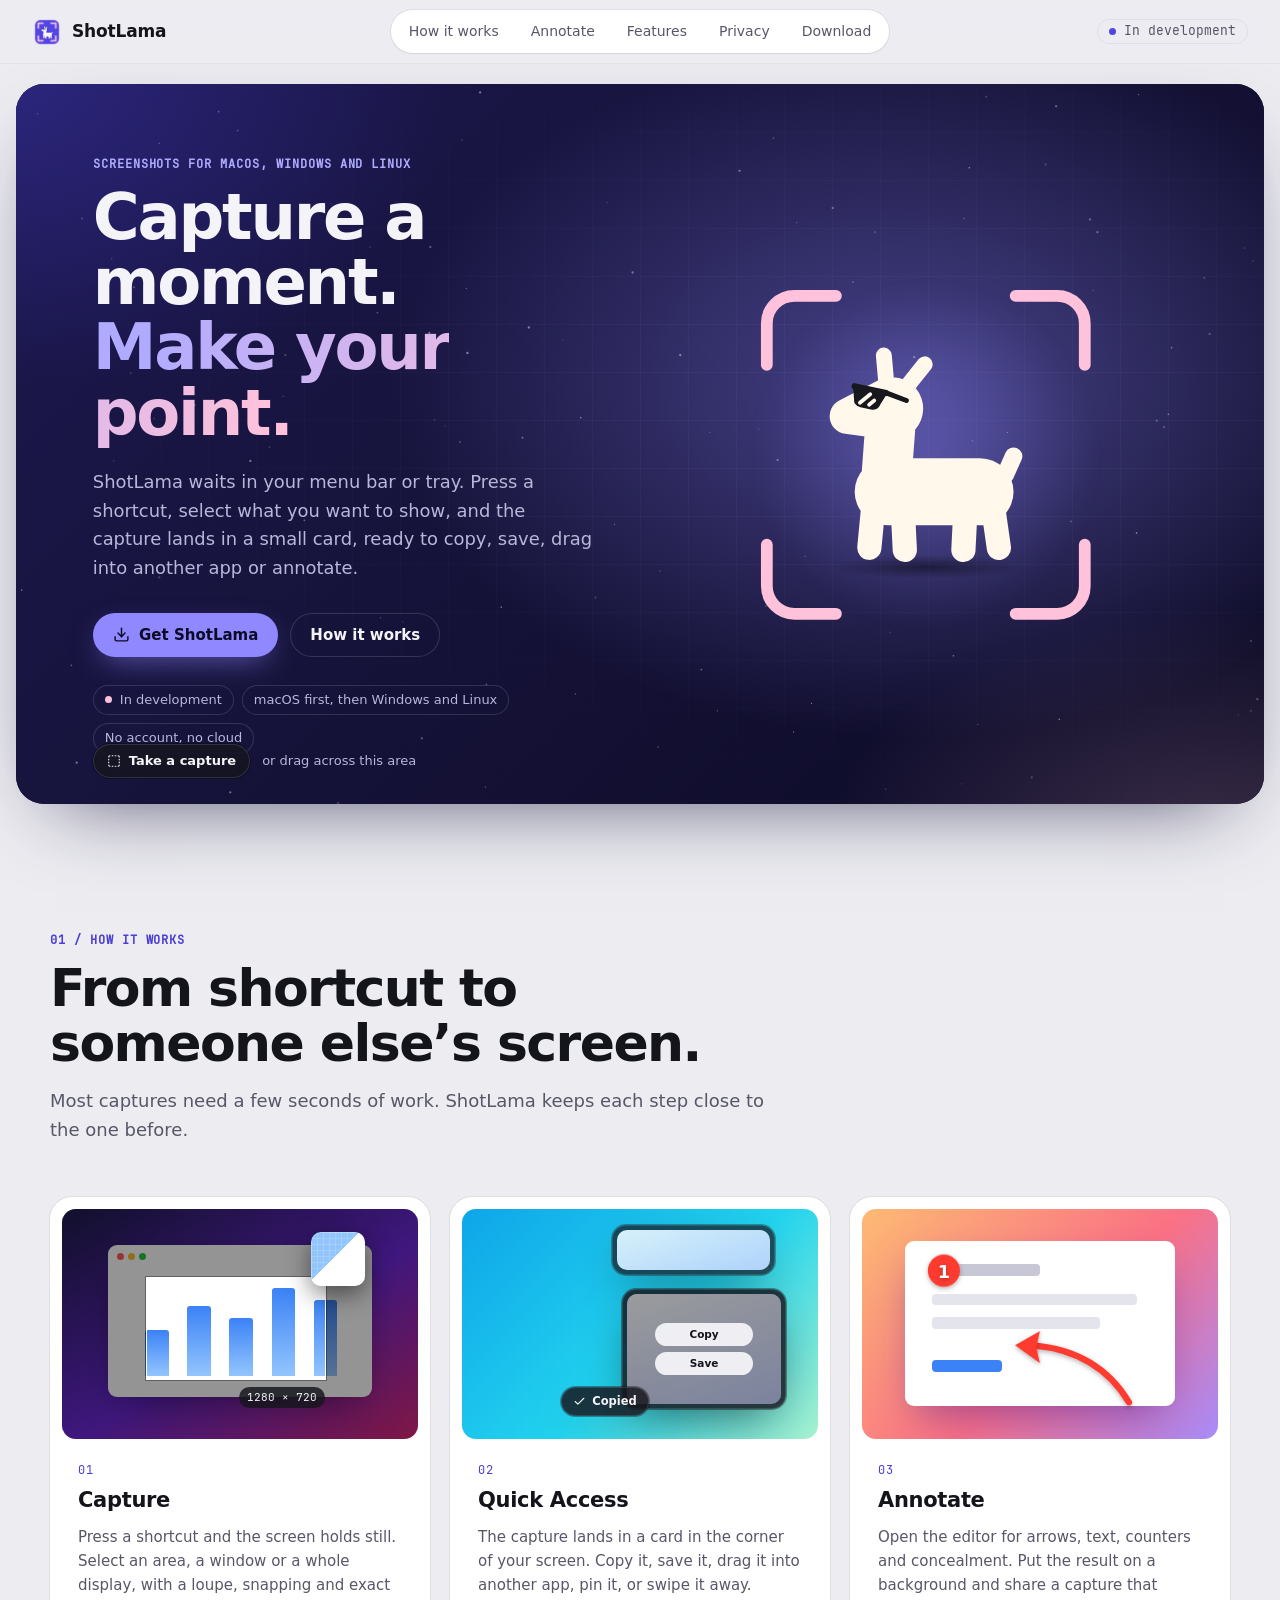
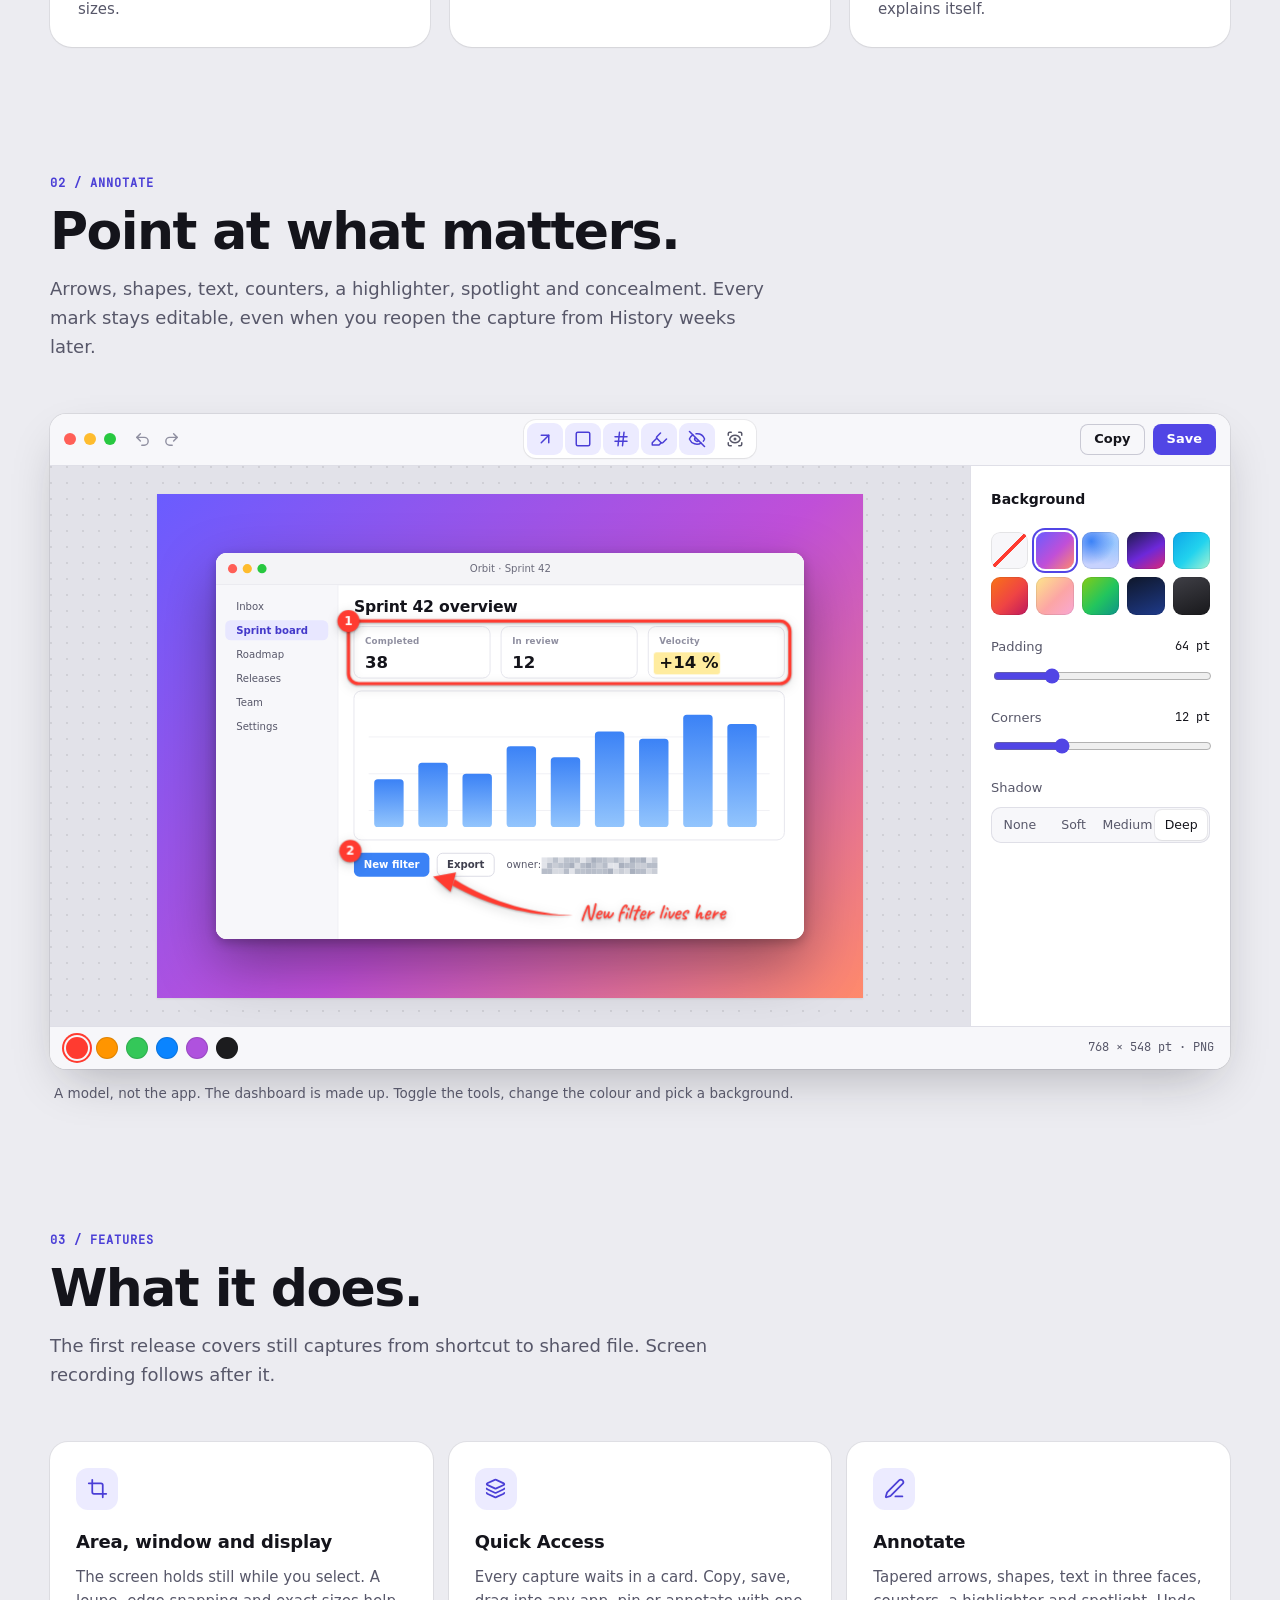
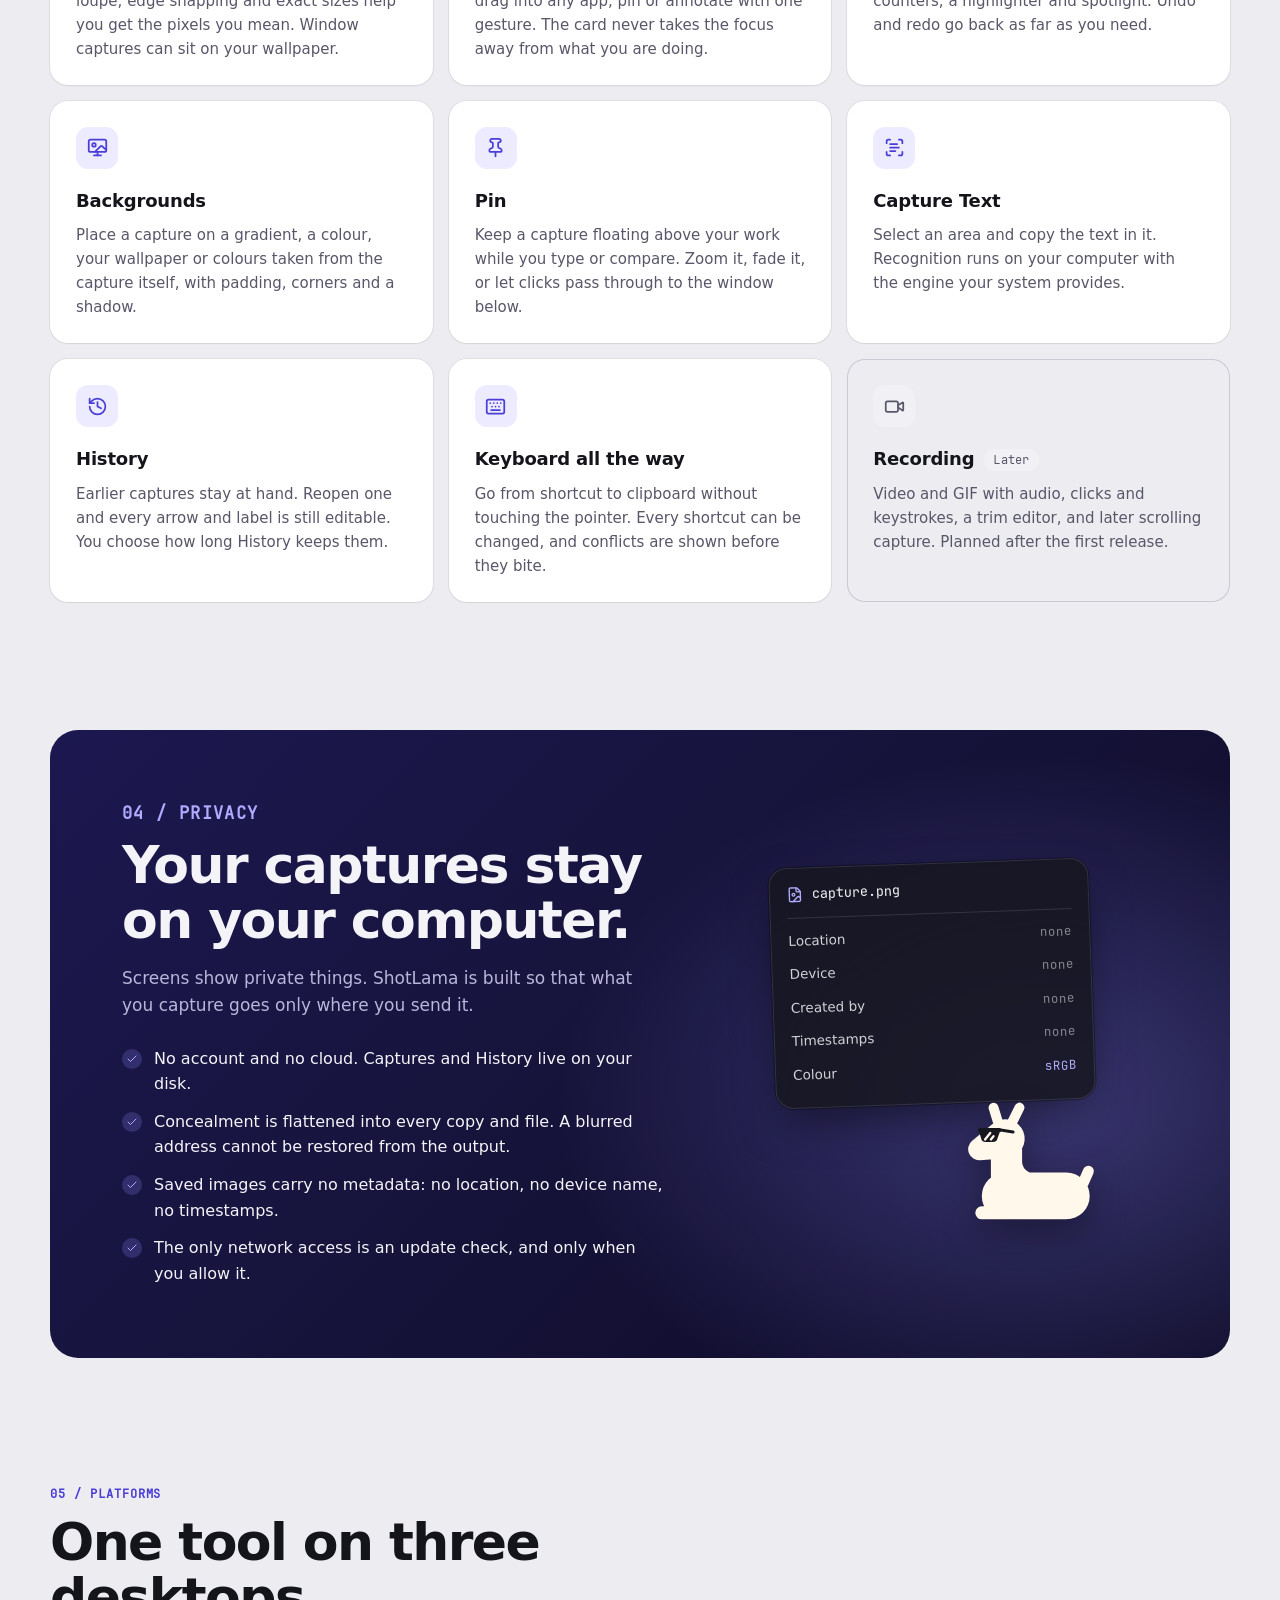
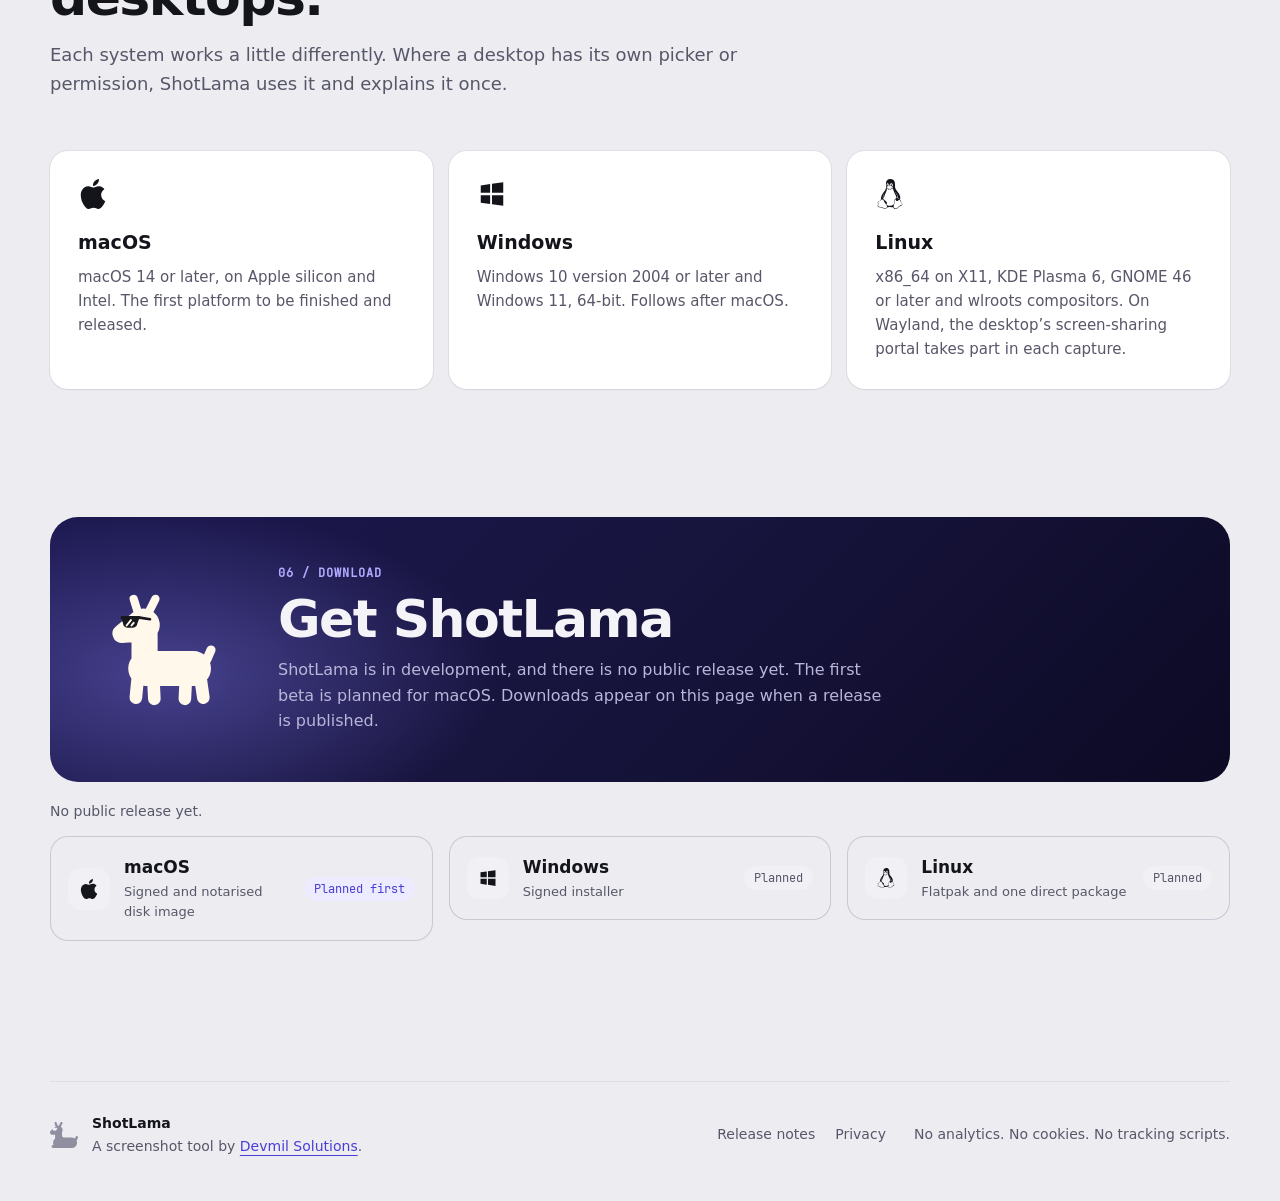
==== webfront/index.html @ b699393b "Sync website from Forgejo Mirrored from 6e0e2da05559d99f0972fef2a41a3747c4df9fc2." ====
<!doctype html>
<html lang="en">
<head>
  <meta charset="utf-8">
  <meta name="viewport" content="width=device-width, initial-scale=1">
  <title>ShotLama · Capture a moment. Make your point.</title>
  <meta name="description" content="ShotLama is a screenshot tool for macOS, Windows and Linux. Capture an area, a window or a display, then copy, save, pin or annotate it from a small card.">
  <link rel="canonical" href="https://devmil.de/shotlama/">
  <meta name="theme-color" content="#ECECF1" media="(prefers-color-scheme: light)">
  <meta name="theme-color" content="#0F0F14" media="(prefers-color-scheme: dark)">
  <meta property="og:type" content="website">
  <meta property="og:url" content="https://devmil.de/shotlama/">
  <meta property="og:title" content="ShotLama · Capture a moment. Make your point.">
  <meta property="og:description" content="A screenshot tool for macOS, Windows and Linux. Capture, annotate and share, with everything kept on your computer.">
  <meta property="og:image" content="https://devmil.de/shotlama/assets/feature-graphic.png">
  <meta property="og:image:width" content="1024">
  <meta property="og:image:height" content="500">
  <meta name="twitter:card" content="summary_large_image">
  <meta name="twitter:image" content="https://devmil.de/shotlama/assets/feature-graphic.png">
  <link rel="icon" href="assets/brand/icon-32.png" sizes="32x32">
  <link rel="apple-touch-icon" href="assets/brand/icon-256.png">
  <link rel="stylesheet" href="style.css">
  <link rel="stylesheet" href="assets/lama/lama-antics.css">
  <script type="application/ld+json">{"@context":"https://schema.org","@type":"SoftwareApplication","name":"ShotLama","url":"https://devmil.de/shotlama/","applicationCategory":"MultimediaApplication","operatingSystem":"macOS, Windows, Linux","description":"A screenshot tool for macOS, Windows and Linux.","author":{"@type":"Organization","name":"Devmil Solutions"}}</script>
  <script>document.documentElement.classList.add("js")</script>
  <script src="releases.js" defer></script>
  <script src="assets/lama/lama-antics.js" defer></script>
  <script src="site.js" defer></script>
</head>
<body>
  <a class="skip-link" href="#main">Skip to content</a>
  <header class="site-header">
    <a href="index.html" class="brand" aria-label="ShotLama home"><img src="assets/brand/icon-64.png" width="30" height="30" alt="">ShotLama</a>
    <nav class="nav" aria-label="Primary">
      <a href="#flow">How it works</a>
      <a href="#annotate">Annotate</a>
      <a href="#features">Features</a>
      <a href="#privacy">Privacy</a>
      <a href="#download">Download</a>
    </nav>
    <a id="header-release" class="header-release" href="#download"><span class="pulse" aria-hidden="true"></span><span>In development</span></a>
  </header>

  <main id="main">
    <!-- The hero is a small screen. The Lama stands in the crop corners of
         the app icon. site.js runs the capture flow on it: the screen dims,
         a selection is drawn, the shutter flashes and the capture lands in a
         Quick Access card. Visitors can drag their own selection. -->
    <section class="hero" aria-labelledby="hero-title">
      <div id="stage" class="stage">
        <div id="stage-content" class="stage-content">
          <div class="sky" aria-hidden="true">
            <svg class="stars" viewBox="0 0 1200 680" preserveAspectRatio="xMidYMid slice" focusable="false"><g fill="#E9E7FF"><circle cx="1069" cy="424" r="0.8" opacity="0.49"/><circle cx="593" cy="178" r="1.1" opacity="0.40"/><circle cx="569" cy="112" r="0.6" opacity="0.24"/><circle cx="859" cy="258" r="1.1" opacity="0.43"/><circle cx="822" cy="140" r="1.1" opacity="0.17"/><circle cx="402" cy="154" r="1.1" opacity="0.34"/><circle cx="430" cy="338" r="1.1" opacity="0.19"/><circle cx="141" cy="316" r="0.8" opacity="0.18"/><circle cx="970" cy="655" r="1.1" opacity="0.20"/><circle cx="836" cy="518" r="0.8" opacity="0.16"/><circle cx="762" cy="585" r="0.6" opacity="0.46"/><circle cx="726" cy="51" r="0.8" opacity="0.28"/><circle cx="10" cy="415" r="0.6" opacity="0.19"/><circle cx="437" cy="254" r="1.1" opacity="0.49"/><circle cx="119" cy="273" r="0.6" opacity="0.43"/><circle cx="394" cy="618" r="1.1" opacity="0.34"/><circle cx="265" cy="256" r="1.1" opacity="0.26"/><circle cx="712" cy="326" r="0.6" opacity="0.27"/><circle cx="1177" cy="592" r="0.8" opacity="0.27"/><circle cx="103" cy="356" r="0.6" opacity="0.31"/><circle cx="558" cy="485" r="1.1" opacity="0.17"/><circle cx="406" cy="317" r="0.8" opacity="0.18"/><circle cx="993" cy="21" r="1.1" opacity="0.35"/><circle cx="283" cy="412" r="0.8" opacity="0.41"/><circle cx="801" cy="187" r="0.6" opacity="0.50"/><circle cx="308" cy="113" r="0.6" opacity="0.17"/><circle cx="1099" cy="312" r="0.8" opacity="0.43"/><circle cx="101" cy="165" r="0.8" opacity="0.18"/><circle cx="638" cy="256" r="1.1" opacity="0.50"/><circle cx="983" cy="76" r="1.1" opacity="0.18"/><circle cx="495" cy="230" r="1.1" opacity="0.49"/><circle cx="1179" cy="167" r="0.8" opacity="0.17"/><circle cx="996" cy="600" r="0.8" opacity="0.44"/><circle cx="455" cy="567" r="0.8" opacity="0.33"/><circle cx="911" cy="79" r="0.8" opacity="0.41"/><circle cx="469" cy="494" r="0.8" opacity="0.44"/><circle cx="745" cy="612" r="0.6" opacity="0.49"/><circle cx="1183" cy="581" r="1.1" opacity="0.30"/><circle cx="673" cy="592" r="0.6" opacity="0.48"/><circle cx="1138" cy="236" r="1.1" opacity="0.26"/><circle cx="352" cy="216" r="0.8" opacity="0.30"/><circle cx="919" cy="605" r="0.6" opacity="0.33"/><circle cx="1071" cy="10" r="0.6" opacity="0.48"/><circle cx="1133" cy="183" r="0.8" opacity="0.31"/><circle cx="1032" cy="140" r="1.1" opacity="0.34"/><circle cx="927" cy="12" r="0.8" opacity="0.24"/><circle cx="16" cy="478" r="0.8" opacity="0.41"/><circle cx="432" cy="53" r="0.8" opacity="0.18"/><circle cx="31" cy="28" r="0.6" opacity="0.32"/><circle cx="617" cy="626" r="0.6" opacity="0.50"/><circle cx="202" cy="26" r="0.8" opacity="0.34"/><circle cx="454" cy="664" r="0.6" opacity="0.45"/><circle cx="251" cy="438" r="0.6" opacity="0.41"/><circle cx="122" cy="192" r="1.1" opacity="0.24"/><circle cx="730" cy="355" r="1.1" opacity="0.35"/><circle cx="853" cy="415" r="0.6" opacity="0.33"/><circle cx="694" cy="82" r="1.1" opacity="0.44"/><circle cx="68" cy="641" r="1.1" opacity="0.45"/><circle cx="666" cy="329" r="0.6" opacity="0.27"/><circle cx="1102" cy="249" r="0.8" opacity="0.44"/><circle cx="906" cy="127" r="0.8" opacity="0.24"/><circle cx="861" cy="317" r="1.1" opacity="0.22"/><circle cx="748" cy="131" r="0.6" opacity="0.33"/><circle cx="1171" cy="155" r="0.8" opacity="0.18"/><circle cx="896" cy="540" r="0.8" opacity="0.42"/><circle cx="315" cy="679" r="1.1" opacity="0.20"/><circle cx="1095" cy="324" r="0.8" opacity="0.43"/><circle cx="576" cy="416" r="0.6" opacity="0.37"/><circle cx="345" cy="154" r="0.6" opacity="0.30"/><circle cx="658" cy="553" r="0.8" opacity="0.41"/><circle cx="263" cy="295" r="0.6" opacity="0.32"/><circle cx="1028" cy="195" r="0.8" opacity="0.15"/><circle cx="250" cy="343" r="0.8" opacity="0.18"/><circle cx="177" cy="527" r="0.8" opacity="0.24"/><circle cx="144" cy="303" r="0.6" opacity="0.25"/><circle cx="947" cy="329" r="0.6" opacity="0.49"/><circle cx="544" cy="315" r="0.8" opacity="0.45"/><circle cx="1177" cy="526" r="1.1" opacity="0.20"/><circle cx="213" cy="669" r="1.1" opacity="0.42"/><circle cx="527" cy="242" r="0.6" opacity="0.22"/><circle cx="756" cy="446" r="0.8" opacity="0.24"/><circle cx="161" cy="315" r="0.8" opacity="0.49"/><circle cx="416" cy="323" r="0.6" opacity="0.16"/><circle cx="1165" cy="596" r="0.6" opacity="0.27"/><circle cx="1007" cy="413" r="0.8" opacity="0.36"/><circle cx="619" cy="460" r="0.6" opacity="0.41"/><circle cx="436" cy="193" r="0.6" opacity="0.45"/><circle cx="401" cy="235" r="1.1" opacity="0.44"/><circle cx="146" cy="466" r="1.1" opacity="0.22"/><circle cx="1025" cy="128" r="1.1" opacity="0.32"/><circle cx="904" cy="661" r="0.6" opacity="0.20"/><circle cx="892" cy="403" r="0.6" opacity="0.39"/><circle cx="775" cy="497" r="0.8" opacity="0.45"/><circle cx="489" cy="334" r="0.8" opacity="0.48"/><circle cx="355" cy="504" r="0.6" opacity="0.32"/><circle cx="832" cy="666" r="0.8" opacity="0.18"/><circle cx="376" cy="508" r="0.6" opacity="0.24"/><circle cx="264" cy="203" r="0.6" opacity="0.24"/><circle cx="73" cy="127" r="0.8" opacity="0.30"/><circle cx="179" cy="303" r="1.1" opacity="0.38"/><circle cx="1088" cy="318" r="1.1" opacity="0.28"/><circle cx="539" cy="576" r="0.6" opacity="0.42"/><circle cx="63" cy="549" r="0.8" opacity="0.34"/><circle cx="146" cy="56" r="0.8" opacity="0.25"/><circle cx="719" cy="493" r="0.6" opacity="0.42"/><circle cx="220" cy="44" r="0.8" opacity="0.28"/><circle cx="914" cy="337" r="0.8" opacity="0.28"/><circle cx="449" cy="8" r="1.1" opacity="0.43"/><circle cx="232" cy="356" r="1.1" opacity="0.43"/><circle cx="782" cy="117" r="1.1" opacity="0.35"/></g></svg>
          </div>
          <div class="hero-copy">
            <p class="eyebrow">Screenshots for macOS, Windows and Linux</p>
            <h1 id="hero-title">Capture a moment.<br><span>Make your point.</span></h1>
            <p class="intro">ShotLama waits in your menu bar or tray. Press a shortcut, select what you want to show, and the capture lands in a small card, ready to copy, save, drag into another app or annotate.</p>
            <div class="actions">
              <a id="hero-download" class="button primary" href="#download"><span class="icon" style="--icon:url(assets/icons/download.svg)"></span><span>Get ShotLama</span></a>
              <a class="button ghost" href="#flow">How it works</a>
            </div>
            <ul class="hero-facts" aria-label="Status">
              <li><span class="dot" aria-hidden="true"></span>In development</li>
              <li>macOS first, then Windows and Linux</li>
              <li>No account, no cloud</li>
            </ul>
          </div>
          <div class="hero-scene" aria-hidden="true">
            <div class="glow"></div>
            <div class="crop-frame">
              <svg class="corners" viewBox="0 0 100 100" focusable="false"><path class="corner tl" d="M4 24V12a8 8 0 0 1 8-8h12"/><path class="corner tr" d="M76 4h12a8 8 0 0 1 8 8v12"/><path class="corner bl" d="M4 76v12a8 8 0 0 0 8 8h12"/><path class="corner br" d="M76 96h12a8 8 0 0 0 8-8V76"/></svg>
              <div id="hero-lama" class="hero-lama is-hello">
                <img class="pose proud" src="assets/lama/lama-proud.svg" width="240" height="240" alt="" draggable="false">
                <img class="pose hello" src="assets/lama/lama-standing-nod.svg" width="240" height="240" alt="" draggable="false">
              </div>
            </div>
          </div>
        </div>

        <div id="capture-layer" class="capture-layer" aria-hidden="true">
          <div class="dim"></div>
          <div class="selection"><i class="h n"></i><i class="h ne"></i><i class="h e"></i><i class="h se"></i><i class="h s"></i><i class="h sw"></i><i class="h w"></i><i class="h nw"></i><span class="dimensions mono"></span></div>
          <div class="crosshair"></div>
          <div class="loupe"><div class="lens"></div><span class="coords mono"></span></div>
          <div class="capture-bar">
            <span class="seg primary"><span class="icon" style="--icon:url(assets/icons/camera.svg)"></span>Screenshot<kbd>⏎</kbd></span>
            <span class="seg"><span class="icon" style="--icon:url(assets/icons/scan-text.svg)"></span>Text</span>
            <span class="rule"></span>
            <span class="seg"><span class="icon" style="--icon:url(assets/icons/timer.svg)"></span></span>
            <span class="seg"><span class="icon" style="--icon:url(assets/icons/pen-line.svg)"></span></span>
            <span class="seg"><span class="icon" style="--icon:url(assets/icons/pin.svg)"></span></span>
            <span class="rule"></span>
            <span class="seg"><span class="icon" style="--icon:url(assets/icons/x.svg)"></span></span>
          </div>
          <div class="flash"></div>
        </div>

        <div id="qa-stack" class="qa-stack" role="region" aria-label="Quick Access cards (a model of the app)"></div>

        <div class="stage-hint">
          <button id="capture-demo" type="button" class="button veil small"><span class="icon" style="--icon:url(assets/icons/square-dashed.svg)"></span>Take a capture</button>
          <span class="hint-pointer">or drag across this area</span>
        </div>
        <p id="stage-status" class="visually-hidden" role="status" aria-live="polite"></p>
      </div>
      <template id="qa-card-template">
        <article class="qa-card" tabindex="0">
          <div class="qa-frame">
            <div class="qa-thumb"></div>
            <div class="qa-scrim" aria-hidden="true"></div>
            <div class="qa-actions">
              <button type="button" class="qa-pill" data-action="copy">Copy</button>
              <button type="button" class="qa-pill" data-action="save">Save</button>
            </div>
            <button type="button" class="qa-corner tl" data-action="close" aria-label="Close"><span class="icon" style="--icon:url(assets/icons/x.svg)"></span></button>
            <button type="button" class="qa-corner tr" data-action="pin" aria-label="Pin to the screen"><span class="icon" style="--icon:url(assets/icons/pin.svg)"></span></button>
            <a class="qa-corner bl" data-action="annotate" href="#annotate" aria-label="Annotate"><span class="icon" style="--icon:url(assets/icons/pen-line.svg)"></span></a>
          </div>
          <p class="qa-meta mono"></p>
        </article>
      </template>
    </section>

    <section id="flow" class="section wrap" aria-labelledby="flow-title">
      <div class="section-heading reveal">
        <p class="eyebrow">01 / How it works</p>
        <h2 id="flow-title">From shortcut to someone else’s screen.</h2>
        <p>Most captures need a few seconds of work. ShotLama keeps each step close to the one before.</p>
      </div>
      <ol class="flow">
        <li class="step reveal">
          <div class="art art-capture" aria-hidden="true">
            <div class="mini-window"><i></i><i></i><i></i><b></b><b></b><b></b><b></b><b></b></div>
            <div class="mini-sel"><span class="mono">1280 × 720</span></div>
            <div class="mini-loupe"></div>
          </div>
          <p class="step-number mono">01</p>
          <h3>Capture</h3>
          <p>Press a shortcut and the screen holds still. Select an area, a window or a whole display, with a loupe, snapping and exact sizes.</p>
        </li>
        <li class="step reveal" style="--i:1">
          <div class="art art-card" aria-hidden="true">
            <div class="mini-card back"></div>
            <div class="mini-card"><span class="pill">Copy</span><span class="pill">Save</span></div>
            <div class="mini-toast"><span class="icon" style="--icon:url(assets/icons/check.svg)"></span>Copied</div>
          </div>
          <p class="step-number mono">02</p>
          <h3>Quick Access</h3>
          <p>The capture lands in a card in the corner of your screen. Copy it, save it, drag it into another app, pin it, or swipe it away.</p>
        </li>
        <li class="step reveal" style="--i:2">
          <div class="art art-annotate" aria-hidden="true">
            <div class="mini-doc"><b></b><b></b><b></b><b></b></div>
            <svg viewBox="0 0 200 120" focusable="false"><path class="mini-arrow" d="M150 104C138 84 120 74 96 72"/><path class="mini-head" d="m86 72 14-8-2 9 2 9Z"/><circle class="mini-count" cx="46" cy="30" r="9"/><text x="46" y="34" text-anchor="middle">1</text></svg>
          </div>
          <p class="step-number mono">03</p>
          <h3>Annotate</h3>
          <p>Open the editor for arrows, text, counters and concealment. Put the result on a background and share a capture that explains itself.</p>
        </li>
      </ol>
    </section>

    <section id="annotate" class="section wrap" aria-labelledby="annotate-title">
      <div class="section-heading reveal">
        <p class="eyebrow">02 / Annotate</p>
        <h2 id="annotate-title">Point at what matters.</h2>
        <p>Arrows, shapes, text, counters, a highlighter, spotlight and concealment. Every mark stays editable, even when you reopen the capture from History weeks later.</p>
      </div>

      <div id="editor" class="editor reveal">
        <div class="editor-bar">
          <span class="lights" aria-hidden="true"><i></i><i></i><i></i><span class="icon" style="--icon:url(assets/icons/undo-2.svg)"></span><span class="icon" style="--icon:url(assets/icons/redo-2.svg)"></span></span>
          <div class="dock" role="group" aria-label="Annotation layers">
            <button type="button" data-layer="arrow" aria-pressed="true" title="Arrow and text"><span class="icon" style="--icon:url(assets/icons/arrow-up-right.svg)"></span><span class="visually-hidden">Arrow and text</span></button>
            <button type="button" data-layer="shape" aria-pressed="true" title="Rectangle"><span class="icon" style="--icon:url(assets/icons/square.svg)"></span><span class="visually-hidden">Rectangle</span></button>
            <button type="button" data-layer="counter" aria-pressed="true" title="Counters"><span class="icon" style="--icon:url(assets/icons/hash.svg)"></span><span class="visually-hidden">Counters</span></button>
            <button type="button" data-layer="highlight" aria-pressed="true" title="Highlighter"><span class="icon" style="--icon:url(assets/icons/highlighter.svg)"></span><span class="visually-hidden">Highlighter</span></button>
            <button type="button" data-layer="conceal" aria-pressed="true" title="Conceal"><span class="icon" style="--icon:url(assets/icons/eye-off.svg)"></span><span class="visually-hidden">Conceal</span></button>
            <button type="button" data-layer="spotlight" aria-pressed="false" title="Spotlight"><span class="icon" style="--icon:url(assets/icons/scan-eye.svg)"></span><span class="visually-hidden">Spotlight</span></button>
          </div>
          <span class="editor-actions" aria-hidden="true"><span class="fake-button">Copy</span><span class="fake-button primary">Save</span></span>
        </div>
        <div class="editor-body">
          <div id="canvas" class="canvas">
            <div id="backdrop" class="backdrop" data-bg="veil">
              <div id="capture" class="capture">
                <svg class="doc" viewBox="0 0 640 420" role="img" aria-labelledby="doc-title" focusable="false">
                  <title id="doc-title">A made-up project dashboard called Orbit, annotated with an arrow, a rectangle, two counters and a highlight. The owner’s address is concealed.</title>
                  <defs>
                    <linearGradient id="bar" x1="0" y1="0" x2="0" y2="1"><stop offset="0" stop-color="#3B82F6"/><stop offset="1" stop-color="#93C5FD"/></linearGradient>
                  </defs>
                  <rect width="640" height="420" fill="#FFFFFF"/>
                  <rect width="640" height="34" fill="#F4F4F7"/>
                  <path d="M0 34.5H640" stroke="#E4E4EC"/>
                  <circle cx="18" cy="17" r="5" fill="#FF5F57"/><circle cx="34" cy="17" r="5" fill="#FEBC2E"/><circle cx="50" cy="17" r="5" fill="#28C840"/>
                  <text x="320" y="21" text-anchor="middle" class="t-faint">Orbit · Sprint 42</text>
                  <rect x="0" y="35" width="132" height="385" fill="#F7F7FA"/>
                  <path d="M132.5 35V420" stroke="#ECECF2"/>
                  <rect x="10" y="73" width="112" height="22" rx="6" fill="#E8E7FF"/>
                  <text x="22" y="62" class="t-muted">Inbox</text>
                  <text x="22" y="88" class="t-strong" fill="#4338CA">Sprint board</text>
                  <text x="22" y="114" class="t-muted">Roadmap</text>
                  <text x="22" y="140" class="t-muted">Releases</text>
                  <text x="22" y="166" class="t-muted">Team</text>
                  <text x="22" y="192" class="t-muted">Settings</text>
                  <text x="150" y="64" class="t-title">Sprint 42 overview</text>
                  <g class="stats">
                    <rect x="150" y="80" width="148" height="56" rx="8"/><rect x="310" y="80" width="148" height="56" rx="8"/><rect x="470" y="80" width="148" height="56" rx="8"/>
                  </g>
                  <text x="162" y="99" class="t-label">Completed</text><text x="162" y="125" class="t-value">38</text>
                  <text x="322" y="99" class="t-label">In review</text><text x="322" y="125" class="t-value">12</text>
                  <text x="482" y="99" class="t-label">Velocity</text><text x="482" y="125" class="t-value">+14 %</text>
                  <rect x="150" y="150" width="468" height="162" rx="8" fill="#FFFFFF" stroke="#E4E4EC"/>
                  <path d="M166 200H602M166 240H602M166 280H602" stroke="#F0F0F5"/>
                  <g fill="url(#bar)">
                    <rect x="172" y="246" width="32" height="52" rx="4"/><rect x="220" y="228" width="32" height="70" rx="4"/><rect x="268" y="240" width="32" height="58" rx="4"/>
                    <rect x="316" y="210" width="32" height="88" rx="4"/><rect x="364" y="222" width="32" height="76" rx="4"/><rect x="412" y="194" width="32" height="104" rx="4"/>
                    <rect x="460" y="202" width="32" height="96" rx="4"/><rect x="508" y="176" width="32" height="122" rx="4"/><rect x="556" y="186" width="32" height="112" rx="4"/>
                  </g>
                  <rect x="150" y="326" width="82" height="26" rx="6" fill="#3B82F6"/>
                  <text x="191" y="343" text-anchor="middle" class="t-strong" fill="#FFFFFF">New filter</text>
                  <rect x="240.5" y="326.5" width="62" height="25" rx="6" fill="#FFFFFF" stroke="#D9D9E3"/>
                  <text x="271.5" y="343" text-anchor="middle" class="t-strong" fill="#3F3F4E">Export</text>
                  <text x="316" y="343" class="t-muted">owner:</text>
                  <text x="356" y="343" class="t-muted secret">jo.example@orbit.test</text>

                  <!-- Annotation layers, in document points. -->
                  <path class="layer spotlight" data-layer="spotlight" fill-rule="evenodd" d="M0 0H640V420H0ZM156 144h456a10 10 0 0 1 10 10v154a10 10 0 0 1-10 10H156a10 10 0 0 1-10-10V154a10 10 0 0 1 10-10Z"/>
                  <g class="layer conceal" data-layer="conceal"><rect x="354" y="331" width="6" height="6" fill="#E2E4EA"/><rect x="360" y="331" width="6" height="6" fill="#D7DAE1"/><rect x="366" y="331" width="6" height="6" fill="#BCC2CD"/><rect x="372" y="331" width="6" height="6" fill="#D7DAE1"/><rect x="378" y="331" width="6" height="6" fill="#BCC2CD"/><rect x="384" y="331" width="6" height="6" fill="#BCC2CD"/><rect x="390" y="331" width="6" height="6" fill="#BCC2CD"/><rect x="396" y="331" width="6" height="6" fill="#E2E4EA"/><rect x="402" y="331" width="6" height="6" fill="#C9CDD6"/><rect x="408" y="331" width="6" height="6" fill="#A9B0BE"/><rect x="414" y="331" width="6" height="6" fill="#B7BDC9"/><rect x="420" y="331" width="6" height="6" fill="#BCC2CD"/><rect x="426" y="331" width="6" height="6" fill="#C9CDD6"/><rect x="432" y="331" width="6" height="6" fill="#B7BDC9"/><rect x="438" y="331" width="6" height="6" fill="#C9CDD6"/><rect x="444" y="331" width="6" height="6" fill="#D7DAE1"/><rect x="450" y="331" width="6" height="6" fill="#A9B0BE"/><rect x="456" y="331" width="6" height="6" fill="#B7BDC9"/><rect x="462" y="331" width="6" height="6" fill="#A9B0BE"/><rect x="468" y="331" width="6" height="6" fill="#E2E4EA"/><rect x="474" y="331" width="6" height="6" fill="#C9CDD6"/><rect x="354" y="337" width="6" height="6" fill="#E2E4EA"/><rect x="360" y="337" width="6" height="6" fill="#B7BDC9"/><rect x="366" y="337" width="6" height="6" fill="#C9CDD6"/><rect x="372" y="337" width="6" height="6" fill="#BCC2CD"/><rect x="378" y="337" width="6" height="6" fill="#B7BDC9"/><rect x="384" y="337" width="6" height="6" fill="#A9B0BE"/><rect x="390" y="337" width="6" height="6" fill="#D7DAE1"/><rect x="396" y="337" width="6" height="6" fill="#B7BDC9"/><rect x="402" y="337" width="6" height="6" fill="#A9B0BE"/><rect x="408" y="337" width="6" height="6" fill="#B7BDC9"/><rect x="414" y="337" width="6" height="6" fill="#C9CDD6"/><rect x="420" y="337" width="6" height="6" fill="#B7BDC9"/><rect x="426" y="337" width="6" height="6" fill="#E2E4EA"/><rect x="432" y="337" width="6" height="6" fill="#E2E4EA"/><rect x="438" y="337" width="6" height="6" fill="#A9B0BE"/><rect x="444" y="337" width="6" height="6" fill="#B7BDC9"/><rect x="450" y="337" width="6" height="6" fill="#B7BDC9"/><rect x="456" y="337" width="6" height="6" fill="#C9CDD6"/><rect x="462" y="337" width="6" height="6" fill="#C9CDD6"/><rect x="468" y="337" width="6" height="6" fill="#B7BDC9"/><rect x="474" y="337" width="6" height="6" fill="#B7BDC9"/><rect x="354" y="343" width="6" height="6" fill="#B7BDC9"/><rect x="360" y="343" width="6" height="6" fill="#B7BDC9"/><rect x="366" y="343" width="6" height="6" fill="#D7DAE1"/><rect x="372" y="343" width="6" height="6" fill="#D7DAE1"/><rect x="378" y="343" width="6" height="6" fill="#B7BDC9"/><rect x="384" y="343" width="6" height="6" fill="#E2E4EA"/><rect x="390" y="343" width="6" height="6" fill="#BCC2CD"/><rect x="396" y="343" width="6" height="6" fill="#BCC2CD"/><rect x="402" y="343" width="6" height="6" fill="#B7BDC9"/><rect x="408" y="343" width="6" height="6" fill="#B7BDC9"/><rect x="414" y="343" width="6" height="6" fill="#BCC2CD"/><rect x="420" y="343" width="6" height="6" fill="#B7BDC9"/><rect x="426" y="343" width="6" height="6" fill="#A9B0BE"/><rect x="432" y="343" width="6" height="6" fill="#D7DAE1"/><rect x="438" y="343" width="6" height="6" fill="#C9CDD6"/><rect x="444" y="343" width="6" height="6" fill="#D7DAE1"/><rect x="450" y="343" width="6" height="6" fill="#A9B0BE"/><rect x="456" y="343" width="6" height="6" fill="#B7BDC9"/><rect x="462" y="343" width="6" height="6" fill="#B7BDC9"/><rect x="468" y="343" width="6" height="6" fill="#D7DAE1"/><rect x="474" y="343" width="6" height="6" fill="#C9CDD6"/></g>
                  <rect class="layer highlight" data-layer="highlight" x="476" y="108" width="72" height="24" rx="3"/>
                  <rect class="layer shape ann-stroke" data-layer="shape" x="144" y="74" width="480" height="68" rx="11"/>
                  <g class="layer arrow" data-layer="arrow">
                    <path class="ann-fill" d="M388 394C350 393 300 381 259.1 354.6L256.9 361.4C300 386 350 396 388 394Z"/>
                    <path class="ann-fill" d="M236 352L261 347.4 255 368.6Z"/>
                    <text x="396" y="398" class="hand ann-text">New filter lives here</text>
                  </g>
                  <g class="layer counter" data-layer="counter">
                    <g class="count"><circle class="ann-fill" cx="144" cy="74" r="12"/><text x="144" y="78.5" text-anchor="middle">1</text></g>
                    <g class="count"><circle class="ann-fill" cx="146" cy="324" r="12"/><text x="146" y="328.5" text-anchor="middle">2</text></g>
                  </g>
                </svg>
              </div>
            </div>
          </div>
          <aside class="inspector" aria-label="Background">
            <h3>Background</h3>
            <div class="swatches" role="radiogroup" aria-label="Backdrop">
              <button type="button" role="radio" aria-checked="false" data-bg="none" aria-label="None"></button>
              <button type="button" role="radio" aria-checked="true" data-bg="veil" aria-label="Veil"></button>
              <button type="button" role="radio" aria-checked="false" data-bg="match" aria-label="Match the capture"></button>
              <button type="button" role="radio" aria-checked="false" data-bg="dusk" aria-label="Dusk"></button>
              <button type="button" role="radio" aria-checked="false" data-bg="lagoon" aria-label="Lagoon"></button>
              <button type="button" role="radio" aria-checked="false" data-bg="ember" aria-label="Ember"></button>
              <button type="button" role="radio" aria-checked="false" data-bg="peach" aria-label="Peach"></button>
              <button type="button" role="radio" aria-checked="false" data-bg="meadow" aria-label="Meadow"></button>
              <button type="button" role="radio" aria-checked="false" data-bg="midnight" aria-label="Midnight"></button>
              <button type="button" role="radio" aria-checked="false" data-bg="graphite" aria-label="Graphite"></button>
            </div>
            <label class="slider"><span>Padding <output id="pad-value" class="mono">64 pt</output></span><input id="pad" type="range" min="0" max="256" step="8" value="64"></label>
            <label class="slider"><span>Corners <output id="radius-value" class="mono">12 pt</output></span><input id="radius" type="range" min="0" max="40" step="2" value="12"></label>
            <div class="field">
              <span id="shadow-label">Shadow</span>
              <div class="segmented" role="radiogroup" aria-labelledby="shadow-label">
                <button type="button" role="radio" aria-checked="false" data-shadow="none">None</button>
                <button type="button" role="radio" aria-checked="false" data-shadow="soft">Soft</button>
                <button type="button" role="radio" aria-checked="false" data-shadow="medium">Medium</button>
                <button type="button" role="radio" aria-checked="true" data-shadow="deep">Deep</button>
              </div>
            </div>
          </aside>
        </div>
        <div class="editor-foot">
          <div class="palette" role="radiogroup" aria-label="Annotation colour">
            <button type="button" role="radio" aria-checked="true" data-color="#FF3B30" style="--c:#FF3B30" aria-label="Red"></button>
            <button type="button" role="radio" aria-checked="false" data-color="#FF9500" style="--c:#FF9500" aria-label="Orange"></button>
            <button type="button" role="radio" aria-checked="false" data-color="#34C759" style="--c:#34C759" aria-label="Green"></button>
            <button type="button" role="radio" aria-checked="false" data-color="#0A84FF" style="--c:#0A84FF" aria-label="Blue"></button>
            <button type="button" role="radio" aria-checked="false" data-color="#AF52DE" style="--c:#AF52DE" aria-label="Purple"></button>
            <button type="button" role="radio" aria-checked="false" data-color="#1C1C1E" style="--c:#1C1C1E" aria-label="Black"></button>
          </div>
          <span id="doc-size" class="mono doc-size">768 × 548 pt · PNG</span>
        </div>
      </div>
      <p class="demo-note">A model, not the app. The dashboard is made up. Toggle the tools, change the colour and pick a background.</p>
    </section>

    <section id="features" class="section wrap" aria-labelledby="features-title">
      <div class="section-heading reveal">
        <p class="eyebrow">03 / Features</p>
        <h2 id="features-title">What it does.</h2>
        <p>The first release covers still captures from shortcut to shared file. Screen recording follows after it.</p>
      </div>
      <div class="feature-grid">
        <article class="feature reveal">
          <span class="feature-icon"><span class="icon" style="--icon:url(assets/icons/crop.svg)"></span></span>
          <h3>Area, window and display</h3>
          <p>The screen holds still while you select. A loupe, edge snapping and exact sizes help you get the pixels you mean. Window captures can sit on your wallpaper.</p>
        </article>
        <article class="feature reveal" style="--i:1">
          <span class="feature-icon"><span class="icon" style="--icon:url(assets/icons/layers.svg)"></span></span>
          <h3>Quick Access</h3>
          <p>Every capture waits in a card. Copy, save, drag into any app, pin or annotate with one gesture. The card never takes the focus away from what you are doing.</p>
        </article>
        <article class="feature reveal" style="--i:2">
          <span class="feature-icon"><span class="icon" style="--icon:url(assets/icons/pen-line.svg)"></span></span>
          <h3>Annotate</h3>
          <p>Tapered arrows, shapes, text in three faces, counters, a highlighter and spotlight. Undo and redo go back as far as you need.</p>
        </article>
        <article class="feature reveal">
          <span class="feature-icon"><span class="icon" style="--icon:url(assets/icons/wallpaper.svg)"></span></span>
          <h3>Backgrounds</h3>
          <p>Place a capture on a gradient, a colour, your wallpaper or colours taken from the capture itself, with padding, corners and a shadow.</p>
        </article>
        <article class="feature reveal" style="--i:1">
          <span class="feature-icon"><span class="icon" style="--icon:url(assets/icons/pin.svg)"></span></span>
          <h3>Pin</h3>
          <p>Keep a capture floating above your work while you type or compare. Zoom it, fade it, or let clicks pass through to the window below.</p>
        </article>
        <article class="feature reveal" style="--i:2">
          <span class="feature-icon"><span class="icon" style="--icon:url(assets/icons/scan-text.svg)"></span></span>
          <h3>Capture Text</h3>
          <p>Select an area and copy the text in it. Recognition runs on your computer with the engine your system provides.</p>
        </article>
        <article class="feature reveal">
          <span class="feature-icon"><span class="icon" style="--icon:url(assets/icons/history.svg)"></span></span>
          <h3>History</h3>
          <p>Earlier captures stay at hand. Reopen one and every arrow and label is still editable. You choose how long History keeps them.</p>
        </article>
        <article class="feature reveal" style="--i:1">
          <span class="feature-icon"><span class="icon" style="--icon:url(assets/icons/keyboard.svg)"></span></span>
          <h3>Keyboard all the way</h3>
          <p>Go from shortcut to clipboard without touching the pointer. Every shortcut can be changed, and conflicts are shown before they bite.</p>
        </article>
        <article class="feature later reveal" style="--i:2">
          <span class="feature-icon"><span class="icon" style="--icon:url(assets/icons/video.svg)"></span></span>
          <h3>Recording <span class="badge">Later</span></h3>
          <p>Video and GIF with audio, clicks and keystrokes, a trim editor, and later scrolling capture. Planned after the first release.</p>
        </article>
      </div>
    </section>

    <section id="privacy" class="section wrap" aria-labelledby="privacy-title">
      <div class="privacy reveal">
        <div class="privacy-copy">
          <p class="eyebrow">04 / Privacy</p>
          <h2 id="privacy-title">Your captures stay on your computer.</h2>
          <p>Screens show private things. ShotLama is built so that what you capture goes only where you send it.</p>
          <ul class="checks">
            <li>No account and no cloud. Captures and History live on your disk.</li>
            <li>Concealment is flattened into every copy and file. A blurred address cannot be restored from the output.</li>
            <li>Saved images carry no metadata: no location, no device name, no timestamps.</li>
            <li>The only network access is an update check, and only when you allow it.</li>
          </ul>
        </div>
        <div class="privacy-art" aria-hidden="true">
          <div class="file-card">
            <div class="file-head"><span class="icon" style="--icon:url(assets/icons/file-image.svg)"></span><span class="mono">capture.png</span></div>
            <dl>
              <div><dt>Location</dt><dd>none</dd></div>
              <div><dt>Device</dt><dd>none</dd></div>
              <div><dt>Created by</dt><dd>none</dd></div>
              <div><dt>Timestamps</dt><dd>none</dd></div>
              <div><dt>Colour</dt><dd class="ok">sRGB</dd></div>
            </dl>
          </div>
          <img class="privacy-lama" src="assets/lama/lama-resting.svg" width="150" height="150" alt="">
        </div>
      </div>
    </section>

    <section id="platforms" class="section wrap" aria-labelledby="platforms-title">
      <div class="section-heading reveal">
        <p class="eyebrow">05 / Platforms</p>
        <h2 id="platforms-title">One tool on three desktops.</h2>
        <p>Each system works a little differently. Where a desktop has its own picker or permission, ShotLama uses it and explains it once.</p>
      </div>
      <div class="platform-grid">
        <article class="platform-card reveal">
          <span class="os" style="--icon:url(assets/platform/apple.svg)"></span>
          <h3>macOS</h3>
          <p>macOS 14 or later, on Apple silicon and Intel. The first platform to be finished and released.</p>
        </article>
        <article class="platform-card reveal" style="--i:1">
          <span class="os" style="--icon:url(assets/platform/windows.svg)"></span>
          <h3>Windows</h3>
          <p>Windows 10 version 2004 or later and Windows 11, 64-bit. Follows after macOS.</p>
        </article>
        <article class="platform-card reveal" style="--i:2">
          <span class="os" style="--icon:url(assets/platform/linux.svg)"></span>
          <h3>Linux</h3>
          <p>x86_64 on X11, KDE Plasma 6, GNOME 46 or later and wlroots compositors. On Wayland, the desktop’s screen-sharing portal takes part in each capture.</p>
        </article>
      </div>
    </section>

    <section id="download" class="section wrap" aria-labelledby="download-title">
      <div class="download-stage reveal">
        <span class="download-lama" aria-hidden="true"><img src="assets/lama/lama-standing.svg" width="132" height="132" alt=""></span>
        <div>
          <p class="eyebrow">06 / Download</p>
          <h2 id="download-title">Get ShotLama</h2>
          <p id="download-lead">ShotLama is in development, and there is no public release yet. The first beta is planned for macOS. Downloads appear on this page when a release is published.</p>
        </div>
      </div>
      <div id="release-status" class="release-status" role="status" aria-live="polite">No public release yet.</div>
      <div id="planned-grid" class="download-grid planned">
        <article class="platform">
          <div class="platform-head"><span class="platform-mark"><span class="icon" style="--icon:url(assets/platform/apple.svg)"></span></span><div><h3>macOS</h3><p>Signed and notarised disk image</p></div><span class="chip">Planned first</span></div>
        </article>
        <article class="platform">
          <div class="platform-head"><span class="platform-mark"><span class="icon" style="--icon:url(assets/platform/windows.svg)"></span></span><div><h3>Windows</h3><p>Signed installer</p></div><span class="chip">Planned</span></div>
        </article>
        <article class="platform">
          <div class="platform-head"><span class="platform-mark"><span class="icon" style="--icon:url(assets/platform/linux.svg)"></span></span><div><h3>Linux</h3><p>Flatpak and one direct package</p></div><span class="chip">Planned</span></div>
        </article>
      </div>
      <div id="release-bar" class="release-bar" hidden></div>
      <div id="download-grid" class="download-grid" hidden></div>
      <div id="download-extra" class="download-extra" hidden>
        <div id="latest-notes" class="latest-notes" hidden></div>
        <details class="verify">
          <summary>Check a download</summary>
          <p>Each package lists its SHA-256 checksum. Copy it with the button next to the package and compare it with your file.</p>
          <pre>shasum -a 256 ShotLama-*.dmg     # macOS
sha256sum ShotLama-*             # Linux
Get-FileHash ShotLama-*.msi      # Windows PowerShell</pre>
        </details>
      </div>
      <noscript><p class="release-status">JavaScript is required to show the download links.</p></noscript>
    </section>
  </main>

  <footer class="site-footer">
    <div class="footer-brand"><span class="signature" role="img" aria-label="The Lama signature"></span><div><strong>ShotLama</strong><p>A screenshot tool by <a href="https://devmil.de/">Devmil Solutions</a>.</p></div></div>
    <nav aria-label="Footer"><a href="releases.html">Release notes</a><a href="privacy.html">Privacy</a></nav>
    <p>No analytics. No cookies. No tracking scripts.</p>
  </footer>
</body>
</html>
---- webfront/style.css ----
/* ShotLama website. Two materials, as in the app: veil (graphite glass,
   always dark) for everything that sits over a screen, and Meridian islands
   on a graphite ground for the rest. One iris accent marks intent; the pink
   crop corners come from the app icon. Colours are the ShotLama brand of
   meridian_ui and docs/design-system/tokens. The ivory Lama only sits on the
   brand ground (stage, privacy island, download island). */

@font-face {
  font-family: "JetBrains Mono";
  src: url("assets/fonts/JetBrainsMono-Regular.woff2") format("woff2");
  font-weight: 400; font-style: normal; font-display: swap;
}
@font-face {
  font-family: "Caveat";
  src: url("assets/fonts/Caveat-Latin.woff2") format("woff2");
  font-weight: 400 700; font-style: normal; font-display: swap;
}

:root {
  color-scheme: light dark;
  --ground: #ECECF1;
  --ground-hover: #E1E1E8;
  --pane: #FFFFFF;
  --pane-alt: #F7F7FA;
  --pane-hover: #F0F0F5;
  --raised: #FFFFFF;
  --canvas: #E2E2E9;
  --ink: #14141B;
  --ink-muted: #575769;
  --ink-faint: #8F8FA0;
  --line: #DFDFE7;
  --line-strong: #C9C9D4;
  --accent: #5145E5;
  --accent-hover: #4338D0;
  --on-accent: #FFFFFF;
  --accent-soft: #ECEBFF;
  --accent-ink: #4A3ED6;
  --focus: #5145E5;
  --success: #1F7A45;
  --brand: #16133A;
  --brand-deep: #0C0A24;
  --brand-ink: #F4F4F8;
  --brand-muted: #B9B6DA;
  --brand-accent: #8F88FF;
  --brand-accent-ink: #B0ABFF;
  --brand-line: rgba(244, 244, 248, 0.14);
  --prop: #FFC2DA;
  --veil-fill: rgba(22, 22, 30, 0.84);
  --veil-fill-opaque: #1C1C24;
  --veil-edge: rgba(255, 255, 255, 0.12);
  --veil-edge-outer: rgba(0, 0, 0, 0.35);
  --veil-hover: rgba(255, 255, 255, 0.10);
  --veil-selected: rgba(255, 255, 255, 0.18);
  --veil-ink: #F4F4F8;
  --veil-ink-muted: rgba(244, 244, 248, 0.84);
  --veil-shadow: 0 0 0 1px rgba(0, 0, 0, 0.35), 0 18px 48px -12px rgba(0, 0, 0, 0.55);
  --shadow-pane: 0 0 0 1px rgba(20, 20, 27, 0.06), 0 1px 2px rgba(20, 20, 27, 0.05);
  --shadow-float: 0 0 0 1px rgba(20, 20, 27, 0.08), 0 20px 48px -16px rgba(20, 20, 27, 0.30);
  --radius-xs: 4px;
  --radius-sm: 6px;
  --radius-md: 9px;
  --radius-lg: 12px;
  --radius-xl: 18px;
  --radius-pill: 999px;
  --font-sans: -apple-system, BlinkMacSystemFont, "SF Pro Text", "Segoe UI Variable Text", "Segoe UI", Cantarell, "Noto Sans", system-ui, sans-serif;
  --font-display: -apple-system, BlinkMacSystemFont, "SF Pro Display", "Segoe UI Variable Display", "Segoe UI", Cantarell, "Noto Sans", system-ui, sans-serif;
  --font-mono: "JetBrains Mono", ui-monospace, "SF Mono", Menlo, Consolas, monospace;
  --max: 1180px;
  --gutter: 32px;
  --header: 64px;
  --ease: cubic-bezier(0.2, 0, 0, 1);
  --spring: cubic-bezier(0.34, 1.36, 0.64, 1);
}

@media (prefers-color-scheme: dark) {
  :root {
    --ground: #0F0F14;
    --ground-hover: #1A1A22;
    --pane: #17171E;
    --pane-alt: #131319;
    --pane-hover: #212129;
    --raised: #1F1F28;
    --canvas: #09090D;
    --ink: #EDEDF3;
    --ink-muted: #A3A3B4;
    --ink-faint: #666679;
    --line: #262630;
    --line-strong: #34343F;
    --accent: #8F88FF;
    --accent-hover: #A49EFF;
    --on-accent: #0C0A24;
    --accent-soft: #25224F;
    --accent-ink: #B0ABFF;
    --focus: #B0ABFF;
    --success: #5CD08A;
    --brand: #1B1748;
    --shadow-pane: 0 0 0 1px rgba(255, 255, 255, 0.05), 0 1px 2px rgba(0, 0, 0, 0.4);
    --shadow-float: 0 0 0 1px rgba(255, 255, 255, 0.07), 0 20px 48px -16px rgba(0, 0, 0, 0.75);
  }
}

* { box-sizing: border-box; }
[hidden] { display: none !important; }
html { scroll-behavior: smooth; scroll-padding-top: calc(var(--header) + 16px); }
body {
  margin: 0;
  background: var(--ground);
  color: var(--ink);
  font: 16px/1.6 var(--font-sans);
  -webkit-font-smoothing: antialiased;
  overflow-x: clip;
}
img { max-width: 100%; }
p { color: var(--ink-muted); }
a { color: var(--accent-ink); text-underline-offset: 4px; }
a:hover { text-decoration-thickness: 2px; }
button { font: inherit; color: inherit; }
h1, h2, h3 { font-family: var(--font-display); color: var(--ink); }
a:focus-visible, button:focus-visible, summary:focus-visible, input:focus-visible, [tabindex]:focus-visible {
  outline: 2px solid var(--focus);
  outline-offset: 2px;
}
code, .mono, pre, kbd { font-family: var(--font-mono); font-variant-numeric: tabular-nums; font-variant-ligatures: none; }
.visually-hidden {
  position: absolute !important; width: 1px; height: 1px; overflow: hidden;
  clip: rect(0 0 0 0); clip-path: inset(50%); white-space: nowrap;
}
.skip-link {
  position: absolute; left: 16px; top: -48px; z-index: 100;
  padding: 8px 14px; border-radius: var(--radius-md);
  background: var(--accent); color: var(--on-accent); text-decoration: none;
}
.skip-link:focus { top: 12px; }

/* Icons are Lucide SVGs painted as masks, so they take currentColor. */
.icon {
  display: inline-block; flex: none; width: 1.15em; height: 1.15em;
  background: currentColor;
  -webkit-mask: var(--icon) center / contain no-repeat;
  mask: var(--icon) center / contain no-repeat;
}

.wrap { width: min(100% - 2 * var(--gutter), var(--max)); margin-inline: auto; }
.eyebrow {
  margin: 0 0 12px; color: var(--accent-ink);
  font: 600 12px/1.4 var(--font-mono); letter-spacing: 0.08em; text-transform: uppercase;
}

/* Buttons */
.button {
  display: inline-flex; align-items: center; justify-content: center; gap: 9px;
  min-height: 44px; padding: 0 20px; border: 0; border-radius: var(--radius-pill);
  font-weight: 600; font-size: 15px; text-decoration: none; cursor: pointer;
  transition: background-color 160ms var(--ease), transform 160ms var(--ease), box-shadow 160ms var(--ease);
}
.button:active { transform: translateY(1px) scale(0.99); }
.button.primary { background: var(--brand-accent); color: var(--brand-deep); box-shadow: 0 10px 30px -10px rgba(143, 136, 255, 0.7); }
.button.primary:hover { background: #A49EFF; }
.button.ghost { color: var(--brand-ink); box-shadow: inset 0 0 0 1px var(--brand-line); }
.button.ghost:hover { background: rgba(255, 255, 255, 0.07); }
.button.veil {
  background: var(--veil-fill); color: var(--veil-ink);
  box-shadow: inset 0 0 0 1px var(--veil-edge), 0 0 0 1px var(--veil-edge-outer);
  -webkit-backdrop-filter: blur(14px) saturate(1.4); backdrop-filter: blur(14px) saturate(1.4);
}
.button.veil:hover { background: rgba(40, 40, 52, 0.9); }
.button.small { min-height: 34px; padding: 0 14px; font-size: 13px; gap: 7px; }

/* Header */
.site-header {
  position: sticky; top: 0; z-index: 40;
  display: grid; grid-template-columns: 1fr auto 1fr; align-items: center; gap: 16px;
  height: var(--header); padding: 0 max(var(--gutter), calc((100% - 1320px) / 2));
  background: color-mix(in srgb, var(--ground) 78%, transparent);
  -webkit-backdrop-filter: blur(18px) saturate(1.5); backdrop-filter: blur(18px) saturate(1.5);
  border-bottom: 1px solid color-mix(in srgb, var(--line) 70%, transparent);
}
.brand { display: inline-flex; align-items: center; gap: 10px; color: var(--ink); font-weight: 700; font-size: 17px; text-decoration: none; letter-spacing: -0.01em; }
.brand img { border-radius: 8px; }
.nav { display: flex; gap: 4px; padding: 4px; border-radius: var(--radius-pill); background: var(--pane); box-shadow: var(--shadow-pane); }
.nav a { padding: 6px 14px; border-radius: var(--radius-pill); color: var(--ink-muted); font-size: 14px; font-weight: 500; text-decoration: none; }
.nav a:hover { color: var(--ink); background: var(--pane-hover); }
.header-release {
  justify-self: end; display: inline-flex; align-items: center; gap: 8px;
  padding: 6px 12px; border-radius: var(--radius-pill);
  color: var(--ink-muted); font: 500 12.5px/1 var(--font-mono); text-decoration: none;
  box-shadow: inset 0 0 0 1px var(--line);
}
.pulse { width: 7px; height: 7px; border-radius: 50%; background: var(--accent); box-shadow: 0 0 0 0 rgba(81, 69, 229, 0.5); animation: pulse 2.4s var(--ease) infinite; }
@keyframes pulse { 70% { box-shadow: 0 0 0 7px rgba(81, 69, 229, 0); } 100% { box-shadow: 0 0 0 0 rgba(81, 69, 229, 0); } }

/* Hero stage: the brand ground, lit like the feature graphic. */
.hero { padding: 20px max(16px, calc((100% - 1320px) / 2)) 0; }
.stage {
  position: relative; overflow: hidden; isolation: isolate;
  min-height: min(720px, calc(100svh - var(--header) - 40px));
  border-radius: 28px;
  background: var(--brand-deep);
  color: var(--brand-ink);
  touch-action: pan-y;
  box-shadow: 0 30px 80px -40px rgba(22, 19, 58, 0.8);
}
.stage.is-capturing { cursor: crosshair; user-select: none; -webkit-user-select: none; }
.stage-content {
  position: absolute; inset: 0;
  display: grid; grid-template-columns: minmax(0, 1.05fr) minmax(0, 1fr); align-items: center; gap: 24px;
  padding: 72px clamp(28px, 6vw, 88px) 104px;
  background:
    radial-gradient(ellipse 60% 70% at 72% 42%, rgba(143, 136, 255, 0.42), transparent 70%),
    radial-gradient(ellipse 45% 50% at 96% 108%, rgba(255, 194, 218, 0.20), transparent 70%),
    radial-gradient(ellipse 50% 60% at 0% 0%, rgba(81, 69, 229, 0.30), transparent 70%),
    linear-gradient(135deg, #1C1850 0%, var(--brand) 45%, var(--brand-deep) 100%);
}
.sky { position: absolute; inset: 0; pointer-events: none; }
.sky::before {
  content: ""; position: absolute; inset: 0;
  background-image: linear-gradient(rgba(176, 171, 255, 0.05) 1px, transparent 1px), linear-gradient(90deg, rgba(176, 171, 255, 0.05) 1px, transparent 1px);
  background-size: 48px 48px;
  -webkit-mask: radial-gradient(ellipse at 70% 45%, #000 20%, transparent 75%);
  mask: radial-gradient(ellipse at 70% 45%, #000 20%, transparent 75%);
}
.stars { position: absolute; inset: 0; width: 100%; height: 100%; }
.hero-copy { position: relative; max-width: 560px; }
.hero-copy .eyebrow { color: var(--brand-accent-ink); }
.hero h1 {
  margin: 0 0 22px; color: var(--brand-ink);
  font-size: clamp(40px, 5vw, 70px); line-height: 1.02; letter-spacing: -0.035em; font-weight: 700;
}
.hero h1 span {
  background: linear-gradient(100deg, var(--brand-accent-ink) 10%, var(--prop) 95%);
  -webkit-background-clip: text; background-clip: text; color: transparent;
}
.intro { max-width: 500px; margin: 0 0 30px; color: var(--brand-muted); font-size: clamp(16px, 1.4vw, 18.5px); line-height: 1.6; }
.actions { display: flex; flex-wrap: wrap; gap: 12px; margin-bottom: 28px; }
.hero-facts { display: flex; flex-wrap: wrap; gap: 8px; margin: 0; padding: 0; list-style: none; }
.hero-facts li {
  display: inline-flex; align-items: center; gap: 8px;
  padding: 5px 12px; border-radius: var(--radius-pill);
  color: var(--brand-muted); font-size: 13px; box-shadow: inset 0 0 0 1px var(--brand-line);
}
.hero-facts .dot { width: 7px; height: 7px; border-radius: 50%; background: var(--prop); }

.hero-scene { position: relative; display: grid; place-items: center; height: 100%; min-height: 380px; }
.glow {
  position: absolute; width: 70%; aspect-ratio: 1; border-radius: 50%;
  background: radial-gradient(circle, rgba(143, 136, 255, 0.35), transparent 65%);
  filter: blur(10px);
}
.crop-frame { position: relative; width: clamp(240px, 27vw, 360px); aspect-ratio: 1; }
.corners { position: absolute; inset: 0; width: 100%; height: 100%; overflow: visible; }
.corner {
  fill: none; stroke: var(--prop); stroke-width: 3.4; stroke-linecap: round; stroke-linejoin: round;
  transition: opacity 260ms var(--ease), transform 420ms var(--spring);
}
.stage.is-capturing > .stage-content .corner { opacity: 0; }
.stage.is-capturing > .stage-content .corner.tl { transform: translate(-4px, -4px); }
.stage.is-capturing > .stage-content .corner.tr { transform: translate(4px, -4px); }
.stage.is-capturing > .stage-content .corner.bl { transform: translate(-4px, 4px); }
.stage.is-capturing > .stage-content .corner.br { transform: translate(4px, 4px); }
.crop-frame::after {
  content: ""; position: absolute; left: 22%; right: 22%; bottom: 14%; height: 7%;
  border-radius: 50%; background: radial-gradient(ellipse, rgba(0, 0, 0, 0.45), transparent 70%);
}
.hero-lama { position: absolute; inset: 13%; z-index: 1; transform-origin: 55% 92%; }
.hero-lama .pose { position: absolute; inset: 0; width: 100%; height: 100%; user-select: none; -webkit-user-drag: none; transition: opacity 320ms var(--ease); }
.hero-lama .hello, .hero-lama.is-hello .proud { opacity: 0; }
.hero-lama.is-hello .hello { opacity: 1; }
.hero-lama.is-hopping { animation: lama-hop 560ms var(--ease); }
@keyframes lama-hop {
  0%, 100% { transform: none; }
  20% { transform: scale(1.03, 0.96); }
  50% { transform: translateY(-9%) scale(0.98, 1.03); }
  80% { transform: scale(1.02, 0.98); }
}

/* Capture overlay (veil and capture tokens). */
.capture-layer { position: absolute; inset: 0; z-index: 5; pointer-events: none; opacity: 0; transition: opacity 180ms var(--ease); }
.stage.is-capturing .capture-layer { opacity: 1; }
.dim { position: absolute; inset: 0; background: rgba(0, 0, 0, 0.18); transition: opacity 160ms var(--ease); }
.has-selection .dim { opacity: 0; }
.selection {
  position: absolute; display: none;
  outline: 1px solid #FFFFFF; box-shadow: 0 0 0 2px rgba(0, 0, 0, 0.45), 0 0 0 9999px rgba(0, 0, 0, 0.42);
}
.has-selection .selection { display: block; }
.selection .h {
  position: absolute; width: 9px; height: 9px; margin: -4.5px 0 0 -4.5px; border-radius: 50%;
  background: #FFFFFF; box-shadow: 0 0 0 1px rgba(0, 0, 0, 0.25), 0 1px 3px rgba(0, 0, 0, 0.4);
}
.h.n { left: 50%; top: 0; } .h.ne { left: 100%; top: 0; } .h.e { left: 100%; top: 50%; } .h.se { left: 100%; top: 100%; }
.h.s { left: 50%; top: 100%; } .h.sw { left: 0; top: 100%; } .h.w { left: 0; top: 50%; } .h.nw { left: 0; top: 0; }
.dimensions, .loupe .coords, .capture-bar, .qa-frame, .pin, .toast {
  background: var(--veil-fill); color: var(--veil-ink);
  -webkit-backdrop-filter: blur(14px) saturate(1.4); backdrop-filter: blur(14px) saturate(1.4);
  box-shadow: inset 0 0 0 1px var(--veil-edge), var(--veil-shadow);
}
.dimensions {
  position: absolute; right: 0; top: calc(100% + 10px);
  padding: 4px 10px; border-radius: var(--radius-pill); font-size: 12px; white-space: nowrap;
}
.crosshair {
  position: absolute; left: 0; top: 0; width: 26px; height: 26px; margin: -13px 0 0 -13px; display: none;
  background:
    linear-gradient(#FFFFFF, #FFFFFF) center / 2px 100% no-repeat,
    linear-gradient(#FFFFFF, #FFFFFF) center / 100% 2px no-repeat;
  filter: drop-shadow(0 0 1px rgba(0, 0, 0, 0.9));
}
.is-auto .crosshair { display: block; }
.loupe { position: absolute; left: 0; top: 0; display: none; width: 132px; }
.stage.show-loupe .loupe { display: block; }
.lens {
  position: relative; width: 132px; height: 132px; overflow: hidden; border-radius: var(--radius-lg);
  background: var(--brand-deep);
  box-shadow: inset 0 0 0 1px var(--veil-edge), var(--veil-shadow);
}
.lens .snapshot { position: absolute; left: 0; top: 0; transform-origin: 0 0; }
.lens::after {
  content: ""; position: absolute; inset: 0; border-radius: inherit;
  background:
    linear-gradient(#B0ABFF, #B0ABFF) 62px 62px / 8px 1.5px no-repeat,
    linear-gradient(#B0ABFF, #B0ABFF) 62px 68.5px / 8px 1.5px no-repeat,
    linear-gradient(#B0ABFF, #B0ABFF) 62px 62px / 1.5px 8px no-repeat,
    linear-gradient(#B0ABFF, #B0ABFF) 68.5px 62px / 1.5px 8px no-repeat,
    repeating-linear-gradient(90deg, rgba(255, 255, 255, 0.10) 0 1px, transparent 1px 8px) 2px 0,
    repeating-linear-gradient(rgba(255, 255, 255, 0.10) 0 1px, transparent 1px 8px) 0 2px;
  box-shadow: inset 0 0 0 1px var(--veil-edge);
}
.loupe .coords { display: block; width: max-content; white-space: pre; margin: 8px auto 0; padding: 3px 9px; border-radius: var(--radius-pill); font-size: 11px; }
.capture-bar {
  position: absolute; left: 0; top: 0; display: none;
  align-items: center; gap: 2px; height: 44px; padding: 6px; border-radius: var(--radius-xl);
  font-size: 12.5px; font-weight: 500; white-space: nowrap;
}
.has-selection .capture-bar { display: flex; }
.capture-bar .seg { display: inline-flex; align-items: center; gap: 6px; height: 32px; padding: 0 10px; border-radius: 12px; color: var(--veil-ink-muted); }
.capture-bar .seg.primary { background: #8F88FF; color: #0C0A24; font-weight: 600; }
.capture-bar .icon { width: 15px; height: 15px; }
.capture-bar .rule { width: 1px; height: 18px; margin: 0 4px; background: var(--veil-edge); }
.capture-bar kbd { padding: 1px 5px; border-radius: 5px; font-size: 11px; background: rgba(12, 10, 36, 0.14); }
.flash { position: absolute; inset: 0; background: #FFFFFF; opacity: 0; }
.flash.go { animation: flash 240ms var(--ease); }
@keyframes flash { 0% { opacity: 0.55; } 100% { opacity: 0; } }

/* A snapshot is a clone of the stage content, scaled to show one region. */
.snapshot, .snapshot * { animation: none !important; transition: none !important; }
.snapshot { pointer-events: none; transform-origin: 0 0; }
.flight {
  position: absolute; z-index: 8; overflow: hidden; pointer-events: none;
  transform-origin: 0 0; border-radius: 0;
}

/* Quick Access stack, anchored to the stage's bottom-right corner. */
.qa-stack {
  position: absolute; right: 20px; bottom: 20px; z-index: 7;
  display: flex; flex-direction: column-reverse; gap: 12px; width: 212px;
}
.qa-card { position: relative; outline: none; transition: transform 360ms var(--spring), opacity 260ms var(--ease); }
.qa-card.is-entering { opacity: 0; }
.qa-card.is-leaving { opacity: 0; transform: translateX(calc(100% + 28px)); transition-timing-function: var(--ease); }
.qa-frame { position: relative; padding: 6px; border-radius: var(--radius-xl); }
.qa-card:focus-visible .qa-frame { box-shadow: 0 0 0 2px #B0ABFF, var(--veil-shadow); }
.qa-thumb { position: relative; overflow: hidden; border-radius: var(--radius-md); background: var(--veil-fill-opaque); }
.qa-thumb::after { content: ""; position: absolute; inset: 0; border-radius: inherit; box-shadow: inset 0 0 0 1px var(--veil-edge); pointer-events: none; }
.qa-thumb .snapshot { position: absolute; left: 0; top: 0; transform-origin: 0 0; }
.qa-scrim { position: absolute; inset: 6px; border-radius: var(--radius-md); background: rgba(0, 0, 0, 0.4); opacity: 0; transition: opacity 160ms var(--ease); }
.qa-actions { position: absolute; inset: 6px; display: grid; place-content: center; gap: 8px; opacity: 0; transform: translateY(6px); transition: opacity 160ms var(--ease), transform 220ms var(--spring); }
.qa-card:hover .qa-scrim, .qa-card:focus-within .qa-scrim, .qa-card.is-busy .qa-scrim { opacity: 1; }
.qa-card:hover .qa-actions, .qa-card:focus-within .qa-actions, .qa-card.is-busy .qa-actions { opacity: 1; transform: none; }
.qa-pill {
  min-width: 92px; height: 32px; padding: 0 16px; border: 0; border-radius: var(--radius-pill); cursor: pointer;
  background: var(--veil-fill); color: var(--veil-ink); font-size: 13px; font-weight: 600;
  display: inline-flex; align-items: center; justify-content: center; gap: 6px;
  box-shadow: inset 0 0 0 1px var(--veil-edge), 0 4px 12px rgba(0, 0, 0, 0.3);
  -webkit-backdrop-filter: blur(10px); backdrop-filter: blur(10px);
}
.qa-pill:hover, .qa-pill.done { background: #8F88FF; color: #0C0A24; }
.qa-corner {
  position: absolute; display: grid; place-items: center; width: 26px; height: 26px; padding: 0; border: 0; border-radius: 50%;
  background: var(--veil-fill-opaque); color: var(--veil-ink); cursor: pointer; opacity: 0;
  box-shadow: inset 0 0 0 1px var(--veil-edge), 0 2px 8px rgba(0, 0, 0, 0.4);
  transition: opacity 160ms var(--ease), transform 160ms var(--ease);
}
.qa-corner .icon { width: 14px; height: 14px; }
.qa-corner.tl { left: -6px; top: -6px; } .qa-corner.tr { right: -6px; top: -6px; } .qa-corner.bl { left: -6px; bottom: -6px; }
.qa-card:hover .qa-corner, .qa-card:focus-within .qa-corner { opacity: 1; }
.qa-corner:hover { transform: scale(1.08); background: #2A2A36; }
.qa-meta { margin: 6px 4px 0; color: var(--veil-ink-muted); font-size: 11px; text-align: right; text-shadow: 0 1px 2px rgba(0, 0, 0, 0.6); opacity: 0; transition: opacity 160ms var(--ease); }
.qa-card:hover .qa-meta, .qa-card:focus-within .qa-meta { opacity: 1; }
.qa-card.shake { animation: shake 360ms var(--ease); }
@keyframes shake { 25% { transform: translateX(-5px); } 50% { transform: translateX(5px); } 75% { transform: translateX(-3px); } }

/* Pins float above the stage at the capture's rect and can be dragged. */
.pin {
  position: absolute; z-index: 6; padding: 0; overflow: hidden; border-radius: 10px; cursor: grab; touch-action: none;
  transition: box-shadow 200ms var(--ease);
}
.pin:active { cursor: grabbing; }
.pin .snapshot { position: absolute; left: 0; top: 0; transform-origin: 0 0; }
.pin-close {
  position: absolute; right: 6px; top: 6px; z-index: 1; display: grid; place-items: center; width: 24px; height: 24px; padding: 0; border: 0; border-radius: 50%;
  background: var(--veil-fill); color: var(--veil-ink); cursor: pointer; opacity: 0; transition: opacity 160ms var(--ease);
}
.pin-close .icon { width: 13px; height: 13px; }
.pin:hover .pin-close, .pin:focus-within .pin-close { opacity: 1; }
.pin { box-shadow: inset 0 0 0 1px var(--veil-edge), 0 0 0 1px rgba(0, 0, 0, 0.4), 0 24px 60px -12px rgba(0, 0, 0, 0.7); }

.stage-hint {
  position: absolute; left: clamp(28px, 6vw, 88px); bottom: 26px; z-index: 6;
  display: flex; align-items: center; gap: 12px; color: var(--brand-muted); font-size: 13px;
  transition: opacity 200ms var(--ease);
}
.stage.is-capturing .stage-hint { opacity: 0; }
@media (hover: none), (pointer: coarse) { .hint-pointer { display: none; } }

/* Sections */
.section { padding: 128px 0 0; }
.section-heading { max-width: 720px; margin-bottom: 52px; }
.section-heading h2, .privacy h2, .download-stage h2 {
  margin: 0 0 16px; font-size: clamp(32px, 4.2vw, 52px); line-height: 1.06; letter-spacing: -0.03em; font-weight: 700;
}
.section-heading > p:last-child { margin: 0; font-size: 18px; }

/* The flow: three cards with small veil scenes on wallpaper gradients. */
.flow { display: grid; grid-template-columns: repeat(3, minmax(0, 1fr)); gap: 20px; margin: 0; padding: 0; list-style: none; }
.step { padding: 12px 12px 26px; border-radius: 22px; background: var(--pane); box-shadow: var(--shadow-pane); }
.step h3 { margin: 4px 16px 8px; font-size: 21px; letter-spacing: -0.015em; }
.step p { margin: 0 16px; font-size: 15px; }
.step .step-number { margin: 22px 16px 0; color: var(--accent-ink); font-size: 12px; letter-spacing: 0.08em; }
.art { position: relative; height: 230px; overflow: hidden; border-radius: 14px; }
.art-capture { background: linear-gradient(150deg, #1E1B4B, #6D28D9 55%, #DB2777); }
.art-card { background: linear-gradient(135deg, #0EA5E9, #22D3EE 55%, #A7F3D0); }
.art-annotate { background: linear-gradient(135deg, #FDBA74, #FB7185 55%, #A78BFA); }
.mini-window {
  position: absolute; left: 13%; top: 16%; width: 74%; height: 66%; border-radius: 9px; background: #FFFFFF;
  box-shadow: 0 16px 40px -14px rgba(0, 0, 0, 0.5);
}
.mini-window i { position: absolute; top: 8px; width: 7px; height: 7px; border-radius: 50%; background: #FF5F57; }
.mini-window i:nth-child(1) { left: 9px; } .mini-window i:nth-child(2) { left: 20px; background: #FEBC2E; } .mini-window i:nth-child(3) { left: 31px; background: #28C840; }
.mini-window b { position: absolute; bottom: 14%; width: 9%; border-radius: 3px 3px 0 0; background: linear-gradient(#3B82F6, #93C5FD); }
.mini-window b:nth-of-type(1) { left: 14%; height: 30%; } .mini-window b:nth-of-type(2) { left: 30%; height: 46%; }
.mini-window b:nth-of-type(3) { left: 46%; height: 38%; } .mini-window b:nth-of-type(4) { left: 62%; height: 58%; } .mini-window b:nth-of-type(5) { left: 78%; height: 50%; }
.mini-sel {
  position: absolute; left: 24%; top: 30%; width: 50%; height: 44%;
  outline: 1px solid #FFFFFF; box-shadow: 0 0 0 2px rgba(0, 0, 0, 0.35), 0 0 0 999px rgba(0, 0, 0, 0.42);
}
.mini-sel span {
  position: absolute; right: 0; top: calc(100% + 8px); padding: 2px 8px; border-radius: var(--radius-pill);
  background: var(--veil-fill); color: var(--veil-ink); font-size: 10.5px; white-space: nowrap;
}
.mini-loupe {
  position: absolute; left: 70%; top: 10%; width: 54px; height: 54px; border-radius: 10px;
  background:
    repeating-linear-gradient(90deg, rgba(255, 255, 255, 0.14) 0 1px, transparent 1px 6px),
    repeating-linear-gradient(rgba(255, 255, 255, 0.14) 0 1px, transparent 1px 6px),
    linear-gradient(135deg, #93C5FD 45%, #FFFFFF 45%);
  box-shadow: inset 0 0 0 1px rgba(255, 255, 255, 0.2), 0 8px 24px rgba(0, 0, 0, 0.5);
}
.step.in .mini-sel { animation: draw-sel 1300ms var(--ease) 300ms both; }
@keyframes draw-sel { from { width: 0; height: 0; } }
.mini-card {
  position: absolute; right: 9%; bottom: 13%; width: 46%; height: 52%; padding: 5px; border-radius: 14px;
  background: var(--veil-fill); box-shadow: inset 0 0 0 1px var(--veil-edge), var(--veil-shadow);
  display: flex; flex-direction: column; justify-content: center; align-items: center; gap: 6px;
}
.mini-card::before { content: ""; position: absolute; inset: 5px; border-radius: 10px; background: linear-gradient(160deg, #F8FAFC, #C7D2FE); }
.mini-card::after { content: ""; position: absolute; inset: 5px; border-radius: 10px; background: rgba(0, 0, 0, 0.38); }
.mini-card .pill { position: relative; z-index: 1; width: 64%; padding: 3px 0; border-radius: 99px; background: rgba(244, 244, 248, 0.95); color: #14141B; font-size: 10.5px; font-weight: 600; text-align: center; }
.mini-card.back { right: 12%; bottom: calc(13% + 58%); height: 22%; opacity: 0.85; }
.mini-card.back::after, .mini-card.back .pill { display: none; }
.mini-toast {
  position: absolute; left: 50%; bottom: 10%; display: inline-flex; align-items: center; gap: 6px; transform: translateX(-90%);
  padding: 5px 12px; border-radius: 99px; background: var(--veil-fill); color: var(--veil-ink); font-size: 11.5px; font-weight: 600;
  box-shadow: inset 0 0 0 1px var(--veil-edge), var(--veil-shadow);
}
.step.in .mini-card:not(.back) { animation: card-in 700ms var(--spring) 400ms both; }
.step.in .mini-toast { animation: toast-in 600ms var(--spring) 1300ms both; }
@keyframes card-in { from { transform: translateX(130%); } }
@keyframes toast-in { from { opacity: 0; transform: translate(-90%, 12px); } }
.mini-doc {
  position: absolute; left: 12%; top: 14%; width: 76%; height: 72%; border-radius: 9px; background: #FFFFFF;
  box-shadow: 0 18px 40px -12px rgba(76, 29, 149, 0.55);
}
.mini-doc b { position: absolute; left: 10%; height: 7%; border-radius: 4px; background: #E4E4EC; }
.mini-doc b:nth-child(1) { top: 14%; width: 40%; background: #C7C7D6; } .mini-doc b:nth-child(2) { top: 32%; width: 76%; }
.mini-doc b:nth-child(3) { top: 46%; width: 62%; } .mini-doc b:nth-child(4) { top: 72%; width: 26%; background: #3B82F6; }
.art-annotate svg { position: absolute; inset: 0; width: 100%; height: 100%; }
.mini-arrow { fill: none; stroke: #FF3B30; stroke-width: 3.5; stroke-linecap: round; stroke-dasharray: 90; stroke-dashoffset: 0; }
.mini-head { fill: #FF3B30; }
.mini-count { fill: #FF3B30; }
.art-annotate text { fill: #FFFFFF; font: 700 10px var(--font-sans); }
.art-annotate svg > * { filter: drop-shadow(0 1px 1.5px rgba(0, 0, 0, 0.3)); }
.step.in .mini-arrow { animation: draw 900ms var(--ease) 500ms both; }
.step.in .mini-head { animation: fade 200ms var(--ease) 1300ms both; }
.step.in .mini-count, .step.in .art-annotate text { animation: pop 420ms var(--spring) 1500ms both; transform-box: fill-box; transform-origin: center; }
@keyframes draw { from { stroke-dashoffset: 90; } }
@keyframes fade { from { opacity: 0; } }
@keyframes pop { from { opacity: 0; transform: scale(0.3); } }

/* Annotate: a model of the editor window. */
.editor {
  overflow: hidden; border-radius: 16px; background: var(--pane);
  box-shadow: var(--shadow-float);
}
.editor-bar {
  display: grid; grid-template-columns: 1fr auto 1fr; align-items: center; gap: 12px;
  height: 52px; padding: 0 14px; border-bottom: 1px solid var(--line); background: var(--pane-alt);
}
.lights { display: flex; align-items: center; gap: 8px; color: var(--ink-faint); }
.lights .icon { width: 17px; height: 17px; margin-left: 10px; }
.lights .icon + .icon { margin-left: 4px; }
.lights i { flex: none; width: 12px; height: 12px; border-radius: 50%; background: #FF5F57; }
.lights i:nth-child(2) { background: #FEBC2E; } .lights i:nth-child(3) { background: #28C840; }
.dock { display: flex; gap: 2px; padding: 3px; border-radius: 12px; background: var(--pane); box-shadow: var(--shadow-pane); }
.dock button {
  display: grid; place-items: center; width: 36px; height: 32px; padding: 0; border: 0; border-radius: 9px;
  background: transparent; color: var(--ink-muted); cursor: pointer; transition: background-color 140ms var(--ease), color 140ms var(--ease);
}
.dock button:hover { background: var(--pane-hover); color: var(--ink); }
.dock button[aria-pressed="true"] { background: var(--accent-soft); color: var(--accent-ink); }
.editor-actions { justify-self: end; display: flex; gap: 8px; }
.fake-button { padding: 5px 14px; border-radius: 8px; font-size: 13px; font-weight: 600; color: var(--ink); box-shadow: inset 0 0 0 1px var(--line-strong); }
.fake-button.primary { background: var(--accent); color: var(--on-accent); box-shadow: none; }
.editor-body { display: grid; grid-template-columns: minmax(0, 1fr) 260px; }
.canvas {
  position: relative; display: grid; place-items: center; height: clamp(320px, 46vw, 560px); padding: 28px;
  background:
    radial-gradient(circle at 1px 1px, color-mix(in srgb, var(--ink) 9%, transparent) 1px, transparent 0) 0 0 / 16px 16px,
    var(--canvas);
}
.backdrop {
  position: relative; display: grid; place-items: center;
  transition: background 420ms var(--ease), padding 320ms var(--ease);
  box-shadow: 0 1px 2px rgba(0, 0, 0, 0.08);
}
.backdrop[data-bg="none"] { background: transparent; box-shadow: none; }
.backdrop[data-bg="veil"] { background: linear-gradient(135deg, #6A5CFF, #C04FD8 55%, #FF8A6B); }
.backdrop[data-bg="dusk"] { background: linear-gradient(150deg, #1E1B4B, #6D28D9 55%, #DB2777); }
.backdrop[data-bg="lagoon"] { background: linear-gradient(135deg, #0EA5E9, #22D3EE 55%, #A7F3D0); }
.backdrop[data-bg="ember"] { background: linear-gradient(135deg, #F97316, #EF4444 55%, #BE185D); }
.backdrop[data-bg="peach"] { background: linear-gradient(135deg, #FDE68A, #FCA5A5 55%, #F9A8D4); }
.backdrop[data-bg="meadow"] { background: linear-gradient(135deg, #84CC16, #22C55E 55%, #0D9488); }
.backdrop[data-bg="midnight"] { background: linear-gradient(160deg, #0F172A, #1E3A8A); }
.backdrop[data-bg="graphite"] { background: linear-gradient(160deg, #3F3F46, #18181B); }
.backdrop[data-bg="match"] {
  background:
    radial-gradient(ellipse at 18% 22%, #3B82F6 0, transparent 55%),
    radial-gradient(ellipse at 85% 30%, #93C5FD 0, transparent 55%),
    radial-gradient(ellipse at 50% 95%, #E8E7FF 0, transparent 60%),
    #A5B4FC;
}
.capture { position: relative; width: 100%; overflow: hidden; background: #FFFFFF; transition: border-radius 240ms var(--ease), box-shadow 320ms var(--ease); }
.doc { display: block; width: 100%; height: auto; }
.doc text { font-family: var(--font-sans); font-size: 11px; }
.doc .t-faint { fill: #6B6B7B; font-weight: 500; }
.doc .t-muted { fill: #575769; }
.doc .t-strong { font-weight: 600; }
.doc .t-title { fill: #14141B; font-size: 17px; font-weight: 700; letter-spacing: -0.01em; }
.doc .t-label { fill: #8F8FA0; font-size: 9.5px; font-weight: 600; letter-spacing: 0.02em; }
.doc .t-value { fill: #14141B; font-size: 18px; font-weight: 700; }
.doc .stats rect { fill: #FFFFFF; stroke: #E4E4EC; }
.doc .layer { transition: opacity 260ms var(--ease); }
.doc .layer.off { opacity: 0; }
.doc { --ann: #FF3B30; }
.doc .ann-fill { fill: var(--ann); transition: fill 200ms var(--ease); }
.doc .ann-stroke { fill: none; stroke: var(--ann); stroke-width: 3.5; transition: stroke 200ms var(--ease); }
.doc .ann-text { fill: var(--ann); }
.doc .hand { font-family: "Caveat", "Segoe Print", "Bradley Hand", cursive; font-size: 24px; font-weight: 600; }
.doc .arrow, .doc .counter, .doc .shape { filter: drop-shadow(0 1px 1px rgba(0, 0, 0, 0.3)) drop-shadow(0 3px 6px rgba(0, 0, 0, 0.18)); }
.doc .count text { fill: #FFFFFF; font-size: 13px; font-weight: 700; }
.doc .highlight { fill: #FFCC00; opacity: 0.38; mix-blend-mode: multiply; }
.doc .highlight.off { opacity: 0; }
.doc .spotlight { fill: rgba(0, 0, 0, 0.55); }
.doc .secret { transition: opacity 200ms var(--ease); }
.doc.concealed .secret { opacity: 0; }
.editor.in .doc .arrow:not(.off) .ann-fill:first-child { animation: fade 500ms var(--ease) 500ms both; }
.editor.in .doc .arrow:not(.off) text { animation: fade 500ms var(--ease) 900ms both; }
.editor.in .doc .count { animation: pop 460ms var(--spring) both; transform-box: fill-box; transform-origin: center; }
.editor.in .doc .count:nth-child(1) { animation-delay: 300ms; } .editor.in .doc .count:nth-child(2) { animation-delay: 700ms; }
.editor.in .doc .shape:not(.off) { animation: fade 500ms var(--ease) 200ms both; }
.inspector { display: flex; flex-direction: column; gap: 22px; padding: 22px 20px; border-left: 1px solid var(--line); background: var(--pane); }
.inspector h3 { margin: 0; font-size: 14px; }
.swatches { display: grid; grid-template-columns: repeat(5, 1fr); gap: 8px; }
.swatches button {
  aspect-ratio: 1; padding: 0; border: 0; border-radius: 9px; cursor: pointer;
  box-shadow: inset 0 0 0 1px rgba(0, 0, 0, 0.08); transition: transform 140ms var(--ease), box-shadow 140ms var(--ease);
}
.swatches button:hover { transform: scale(1.06); }
.swatches button[aria-checked="true"] { box-shadow: 0 0 0 2px var(--pane), 0 0 0 4px var(--accent); }
.swatches [data-bg="none"] { background: linear-gradient(135deg, transparent 46%, #FF3B30 46% 54%, transparent 54%), var(--pane-alt); }
.swatches [data-bg="veil"] { background: linear-gradient(135deg, #6A5CFF, #C04FD8 55%, #FF8A6B); }
.swatches [data-bg="match"] { background: radial-gradient(circle at 25% 25%, #3B82F6, transparent 60%), radial-gradient(circle at 80% 30%, #93C5FD, transparent 60%), #C7D2FE; }
.swatches [data-bg="dusk"] { background: linear-gradient(150deg, #1E1B4B, #6D28D9 55%, #DB2777); }
.swatches [data-bg="lagoon"] { background: linear-gradient(135deg, #0EA5E9, #22D3EE 55%, #A7F3D0); }
.swatches [data-bg="ember"] { background: linear-gradient(135deg, #F97316, #EF4444 55%, #BE185D); }
.swatches [data-bg="peach"] { background: linear-gradient(135deg, #FDE68A, #FCA5A5 55%, #F9A8D4); }
.swatches [data-bg="meadow"] { background: linear-gradient(135deg, #84CC16, #22C55E 55%, #0D9488); }
.swatches [data-bg="midnight"] { background: linear-gradient(160deg, #0F172A, #1E3A8A); }
.swatches [data-bg="graphite"] { background: linear-gradient(160deg, #3F3F46, #18181B); }
.slider { display: grid; gap: 8px; font-size: 13px; color: var(--ink-muted); }
.slider span { display: flex; justify-content: space-between; }
.slider output { color: var(--ink); font-size: 12px; }
.slider input { width: 100%; accent-color: var(--accent); }
.field { display: grid; gap: 8px; font-size: 13px; color: var(--ink-muted); }
.segmented { display: grid; grid-template-columns: repeat(4, 1fr); gap: 2px; padding: 3px; border-radius: 10px; background: var(--pane-alt); box-shadow: inset 0 0 0 1px var(--line); }
.segmented button { padding: 5px 0; border: 0; border-radius: 7px; background: transparent; color: var(--ink-muted); font-size: 12.5px; cursor: pointer; }
.segmented button[aria-checked="true"] { background: var(--raised); color: var(--ink); box-shadow: var(--shadow-pane); }
.editor-foot {
  display: flex; justify-content: space-between; align-items: center; gap: 16px;
  padding: 10px 16px; border-top: 1px solid var(--line); background: var(--pane-alt);
}
.palette { display: flex; gap: 8px; }
.palette button {
  width: 22px; height: 22px; padding: 0; border: 0; border-radius: 50%; background: var(--c); cursor: pointer;
  box-shadow: inset 0 0 0 1px rgba(0, 0, 0, 0.12); transition: transform 140ms var(--ease);
}
.palette button:hover { transform: scale(1.12); }
.palette button[aria-checked="true"] { box-shadow: 0 0 0 2px var(--pane-alt), 0 0 0 4px var(--c); }
.doc-size { color: var(--ink-muted); font-size: 12px; }
.demo-note { margin: 14px 4px 0; color: var(--ink-muted); font-size: 13.5px; }

/* Features */
.feature-grid { display: grid; grid-template-columns: repeat(3, minmax(0, 1fr)); gap: 16px; }
.feature {
  position: relative; padding: 26px 26px 24px; border-radius: 18px; background: var(--pane); box-shadow: var(--shadow-pane);
  transition: transform 260ms var(--ease), box-shadow 260ms var(--ease);
}
.feature:hover { transform: translateY(-3px); box-shadow: var(--shadow-float); }
.feature h3 { display: flex; align-items: center; gap: 10px; margin: 18px 0 8px; font-size: 18px; letter-spacing: -0.01em; }
.feature p { margin: 0; font-size: 15px; }
.feature-icon { display: grid; place-items: center; width: 42px; height: 42px; border-radius: 12px; background: var(--accent-soft); color: var(--accent-ink); }
.feature-icon .icon { width: 21px; height: 21px; }
.feature.later { background: transparent; box-shadow: inset 0 0 0 1px var(--line-strong); }
.feature.later .feature-icon { background: var(--pane-hover); color: var(--ink-muted); }
.badge { padding: 2px 9px; border-radius: var(--radius-pill); background: var(--pane-hover); color: var(--ink-muted); font: 500 11.5px/1.6 var(--font-mono); letter-spacing: 0.02em; }

/* Privacy island on the brand ground. */
.privacy {
  position: relative; overflow: hidden;
  display: grid; grid-template-columns: minmax(0, 1.2fr) minmax(0, 1fr); gap: 40px; align-items: center;
  padding: clamp(36px, 6vw, 72px); border-radius: 28px; color: var(--brand-ink);
  background:
    radial-gradient(ellipse 60% 80% at 85% 60%, rgba(143, 136, 255, 0.32), transparent 70%),
    linear-gradient(135deg, #1C1850, var(--brand) 50%, var(--brand-deep));
}
.privacy h2 { color: var(--brand-ink); }
.privacy p { color: var(--brand-muted); font-size: 17px; }
.privacy .eyebrow { color: var(--brand-accent-ink); }
.checks { display: grid; gap: 12px; margin: 26px 0 0; padding: 0; list-style: none; color: var(--brand-ink); }
.checks li { position: relative; padding-left: 32px; }
.checks li::before {
  content: ""; position: absolute; left: 0; top: 3px; width: 20px; height: 20px; border-radius: 50%;
  background: rgba(143, 136, 255, 0.22);
}
.checks li::after {
  content: ""; position: absolute; left: 4px; top: 7px; width: 12px; height: 12px; background: var(--brand-accent-ink);
  -webkit-mask: url(assets/icons/check.svg) center / contain no-repeat; mask: url(assets/icons/check.svg) center / contain no-repeat;
}
.privacy-art { position: relative; display: grid; justify-items: center; }
.file-card {
  width: min(100%, 320px); padding: 16px 18px; border-radius: var(--radius-xl);
  background: var(--veil-fill); box-shadow: inset 0 0 0 1px var(--veil-edge), var(--veil-shadow);
  transform: rotate(-2deg);
}
.file-head { display: flex; align-items: center; gap: 10px; padding-bottom: 12px; margin-bottom: 6px; border-bottom: 1px solid var(--veil-edge); font-size: 13.5px; }
.file-head .icon { color: var(--brand-accent-ink); }
.file-card dl { margin: 0; }
.file-card dl div { display: flex; justify-content: space-between; padding: 6px 0; font-size: 13.5px; }
.file-card dt { color: var(--veil-ink-muted); }
.file-card dd { margin: 0; color: rgba(244, 244, 248, 0.5); font-family: var(--font-mono); font-size: 12.5px; }
.file-card dd.ok { color: var(--brand-accent-ink); }
.privacy-lama { width: 150px; margin: -18px 0 -10px 44%; filter: drop-shadow(0 12px 18px rgba(0, 0, 0, 0.35)); }

/* Platforms */
.platform-grid { display: grid; grid-template-columns: repeat(3, minmax(0, 1fr)); gap: 16px; }
.platform-card { padding: 28px; border-radius: 18px; background: var(--pane); box-shadow: var(--shadow-pane); }
.platform-card h3 { margin: 18px 0 8px; font-size: 19px; }
.platform-card p { margin: 0; font-size: 15px; }
.os {
  display: block; width: 30px; height: 30px; background: var(--ink);
  -webkit-mask: var(--icon) center / contain no-repeat; mask: var(--icon) center / contain no-repeat;
}

/* Download */
.download-stage {
  display: grid; grid-template-columns: auto minmax(0, 1fr); gap: clamp(20px, 4vw, 48px); align-items: center;
  margin-bottom: 18px; padding: clamp(28px, 4vw, 48px); border-radius: 28px; color: var(--brand-ink);
  background:
    radial-gradient(ellipse 40% 90% at 10% 60%, rgba(143, 136, 255, 0.38), transparent 70%),
    linear-gradient(135deg, #1C1850, var(--brand) 55%, var(--brand-deep));
}
.download-stage h2 { color: var(--brand-ink); margin-bottom: 10px; }
.download-stage p { margin: 0; color: var(--brand-muted); max-width: 620px; }
.download-stage .eyebrow { color: var(--brand-accent-ink); margin-bottom: 10px; }
.download-lama img { display: block; width: clamp(88px, 11vw, 132px); height: auto; }
.release-status { margin: 0 0 14px; color: var(--ink-muted); font-size: 14px; }
.release-bar { display: flex; flex-wrap: wrap; align-items: center; gap: 12px; margin-bottom: 14px; color: var(--ink-muted); font-size: 14px; }
.chip {
  display: inline-flex; align-items: center; padding: 3px 10px; border-radius: var(--radius-pill);
  background: var(--accent-soft); color: var(--accent-ink); font: 500 12px/1.5 var(--font-mono); white-space: nowrap;
}
.chip.plain { background: var(--pane-hover); color: var(--ink-muted); }
.download-grid { display: grid; grid-template-columns: repeat(3, minmax(0, 1fr)); gap: 16px; align-items: start; }
.platform { padding: 18px; border-radius: 18px; background: var(--pane); box-shadow: var(--shadow-pane); }
.planned .platform { background: transparent; box-shadow: inset 0 0 0 1px var(--line-strong); }
.platform-head { display: flex; align-items: center; gap: 14px; }
.platform-head > div { flex: 1; min-width: 0; }
.platform-head h3 { margin: 0; font-size: 17px; }
.platform-head p { margin: 0; font-size: 13px; }
.platform-mark { display: grid; place-items: center; width: 42px; height: 42px; border-radius: 12px; background: var(--pane-hover); color: var(--ink); }
.platform-mark .icon { width: 20px; height: 20px; }
.planned .chip { background: var(--pane-hover); color: var(--ink-muted); }
.planned .platform:first-child .chip { background: var(--accent-soft); color: var(--accent-ink); }
.assets { display: grid; gap: 4px; margin: 14px 0 0; padding: 0; list-style: none; }
.asset {
  position: relative; display: grid; grid-template-columns: auto minmax(0, 1fr) auto; gap: 4px 12px; align-items: center;
  padding: 10px 12px; border-radius: 12px; transition: background-color 140ms var(--ease);
}
.asset:hover, .asset.suggested { background: var(--pane-alt); }
.asset.suggested { box-shadow: inset 0 0 0 1px var(--accent); }
.asset-icons { display: flex; gap: 4px; color: var(--ink-muted); }
.asset-name { color: var(--ink); font-weight: 600; font-size: 14.5px; text-decoration: none; }
.asset-name::after { content: ""; position: absolute; inset: 0; border-radius: inherit; }
.asset-hint { display: block; color: var(--ink-muted); font-size: 12.5px; }
.asset-meta { grid-column: 2; color: var(--ink-muted); font: 12px var(--font-mono); }
.asset-tail { grid-column: 3; grid-row: 1 / span 2; display: flex; align-items: center; gap: 8px; }
.sha {
  position: relative; z-index: 1; padding: 3px 8px; border: 0; border-radius: 6px; cursor: pointer;
  background: var(--pane-hover); color: var(--ink-muted); font: 11px var(--font-mono);
}
.asset-get { display: grid; place-items: center; width: 30px; height: 30px; border-radius: 50%; background: var(--accent-soft); color: var(--accent-ink); }
.asset.suggested .asset-get { background: var(--accent); color: var(--on-accent); }
.platform-empty { margin: 14px 0 0; padding: 12px; border-radius: 12px; background: var(--pane-alt); font-size: 13.5px; }
.download-extra { display: grid; grid-template-columns: minmax(0, 1fr) minmax(0, 1fr); gap: 16px; margin-top: 16px; }
.latest-notes, .verify { padding: 20px 22px; border-radius: 18px; background: var(--pane); box-shadow: var(--shadow-pane); }
.latest-notes h3 { margin: 0 0 8px; font-size: 16px; }
.latest-notes ul { margin: 0 0 10px; padding-left: 20px; color: var(--ink-muted); font-size: 14.5px; }
.verify summary { cursor: pointer; font-weight: 600; }
.verify p { font-size: 14px; }
.verify pre { overflow-x: auto; margin: 0; padding: 12px 14px; border-radius: 10px; background: var(--pane-alt); color: var(--ink-muted); font-size: 12.5px; }

/* Footer */
.site-footer {
  display: grid; grid-template-columns: 1fr auto auto; align-items: center; gap: 28px;
  width: min(100% - 2 * var(--gutter), var(--max)); margin: 140px auto 0; padding: 30px 0 44px;
  border-top: 1px solid var(--line); color: var(--ink-muted); font-size: 14px;
}
.site-footer p { margin: 0; color: var(--ink-muted); }
.footer-brand { display: flex; align-items: center; gap: 14px; }
.footer-brand strong { color: var(--ink); }
.signature {
  display: block; width: 28px; height: 28px; background: var(--ink-faint);
  -webkit-mask: url(assets/lama/lama-signature.svg) center / contain no-repeat; mask: url(assets/lama/lama-signature.svg) center / contain no-repeat;
}
.site-footer nav { display: flex; gap: 20px; }
.site-footer nav a { color: var(--ink-muted); text-decoration: none; }
.site-footer nav a:hover, .site-footer nav a[aria-current] { color: var(--ink); }

/* Secondary pages */
.page { width: min(100% - 2 * var(--gutter), 780px); margin: 56px auto 0; }
.page .island { padding: clamp(28px, 5vw, 52px); border-radius: 24px; background: var(--pane); box-shadow: var(--shadow-pane); }
.page h1 { margin: 0 0 16px; font-size: clamp(32px, 4vw, 44px); line-height: 1.1; letter-spacing: -0.03em; }
.page h2 { margin: 32px 0 8px; font-size: 20px; }
.release-list { display: grid; gap: 24px; margin-top: 28px; color: var(--ink-muted); }
.release-record { padding-top: 24px; border-top: 1px solid var(--line); }
.release-record h2 { margin: 0; }
.release-record > p { margin: 2px 0 10px; font: 12.5px var(--font-mono); color: var(--ink-muted); }
.formats { display: flex; flex-wrap: wrap; gap: 8px 16px; font-size: 14px; }

/* Reveal on scroll (only with JavaScript; the page reads the same without). */
.js .reveal { opacity: 0; transform: translateY(18px); transition: opacity 700ms var(--ease), transform 700ms var(--ease); transition-delay: calc(var(--i, 0) * 90ms); }
.js .reveal.in { opacity: 1; transform: none; }

@media (max-width: 1080px) {
  .stage { min-height: 0; }
  .stage-content { position: relative; inset: auto; grid-template-columns: minmax(0, 1fr); gap: 36px; padding-top: 56px; padding-bottom: 96px; }
  .hero-scene { min-height: 0; height: auto; justify-self: center; }
  .crop-frame { width: 250px; }
  .editor-body { grid-template-columns: minmax(0, 1fr); }
  .inspector { display: grid; grid-template-columns: repeat(2, minmax(0, 1fr)); border-left: 0; border-top: 1px solid var(--line); }
  .inspector h3, .swatches { grid-column: 1 / -1; }
  .swatches { grid-template-columns: repeat(10, 1fr); }
  .feature-grid, .platform-grid { grid-template-columns: repeat(2, minmax(0, 1fr)); }
  .download-grid { grid-template-columns: minmax(0, 1fr); }
}
@media (max-width: 820px) {
  .site-header { grid-template-columns: 1fr auto; }
  .nav { display: none; }
  .flow { grid-template-columns: minmax(0, 1fr); }
  .privacy { grid-template-columns: minmax(0, 1fr); }
  .download-extra { grid-template-columns: minmax(0, 1fr); }
  .site-footer { grid-template-columns: minmax(0, 1fr); gap: 14px; }
  .editor-bar { grid-template-columns: minmax(0, 1fr); height: auto; padding: 10px; justify-items: center; }
  .lights, .editor-actions { display: none; }
}
@media (max-width: 600px) {
  :root { --gutter: 18px; }
  .hero { padding: 10px 10px 0; }
  .stage { border-radius: 22px; }
  .stage-content { padding: 40px 22px 120px; }
  .crop-frame { width: 210px; }
  .qa-stack { width: 150px; right: 12px; bottom: 12px; }
  .stage-hint { left: 22px; bottom: 20px; }
  .section { padding-top: 92px; }
  .feature-grid, .platform-grid { grid-template-columns: minmax(0, 1fr); }
  .canvas { padding: 14px; height: 260px; }
  .inspector { grid-template-columns: minmax(0, 1fr); }
  .swatches { grid-template-columns: repeat(5, 1fr); }
  .download-stage { grid-template-columns: minmax(0, 1fr); }
  .capture-bar .seg { font-size: 0; gap: 0; }
  .capture-bar kbd { display: none; }
}

@media (prefers-reduced-motion: reduce) {
  html { scroll-behavior: auto; }
  *, *::before, *::after { animation-duration: 1ms !important; animation-delay: 0ms !important; transition-duration: 1ms !important; }
  .js .reveal { opacity: 1; transform: none; }
  .pulse { animation: none; }
}
---- webfront/assets/lama/lama-antics.css ----
/* Lama antics (lama-antics.js). Vendored unchanged by each site from the
   brand repository (assets/web). */

.lama-antics {
  cursor: pointer;
  -webkit-tap-highlight-color: transparent;
  touch-action: manipulation;
}

/* The rig wraps the poses. Its origin sits between the Lama's feet. */
.lama-antics-rig {
  transform-box: fill-box;
  transform-origin: 50% 92%;
}

div.lama-antics-rig {
  position: absolute;
  inset: 0;
}

/* Extra poses stay hidden until an antic shows one; while it does, the
   site's own proud and hello poses step aside. */
.lama-antics .antic-pose,
.lama-antics.is-posing .pose {
  opacity: 0 !important;
}

.lama-antics.is-posing .pose.is-current {
  opacity: 1 !important;
}

.lama-antics-layer {
  position: fixed;
  inset: 0;
  z-index: 60;
  overflow: hidden;
  pointer-events: none;
}

.lama-antics-bit {
  position: absolute;
  display: block;
  transform: translate(-50%, -50%);
  pointer-events: none;
}

.lama-antics-bit svg {
  display: block;
  width: 100%;
  height: 100%;
  overflow: visible;
}

.lama-antics-bit.is-mini {
  transform: none;
}
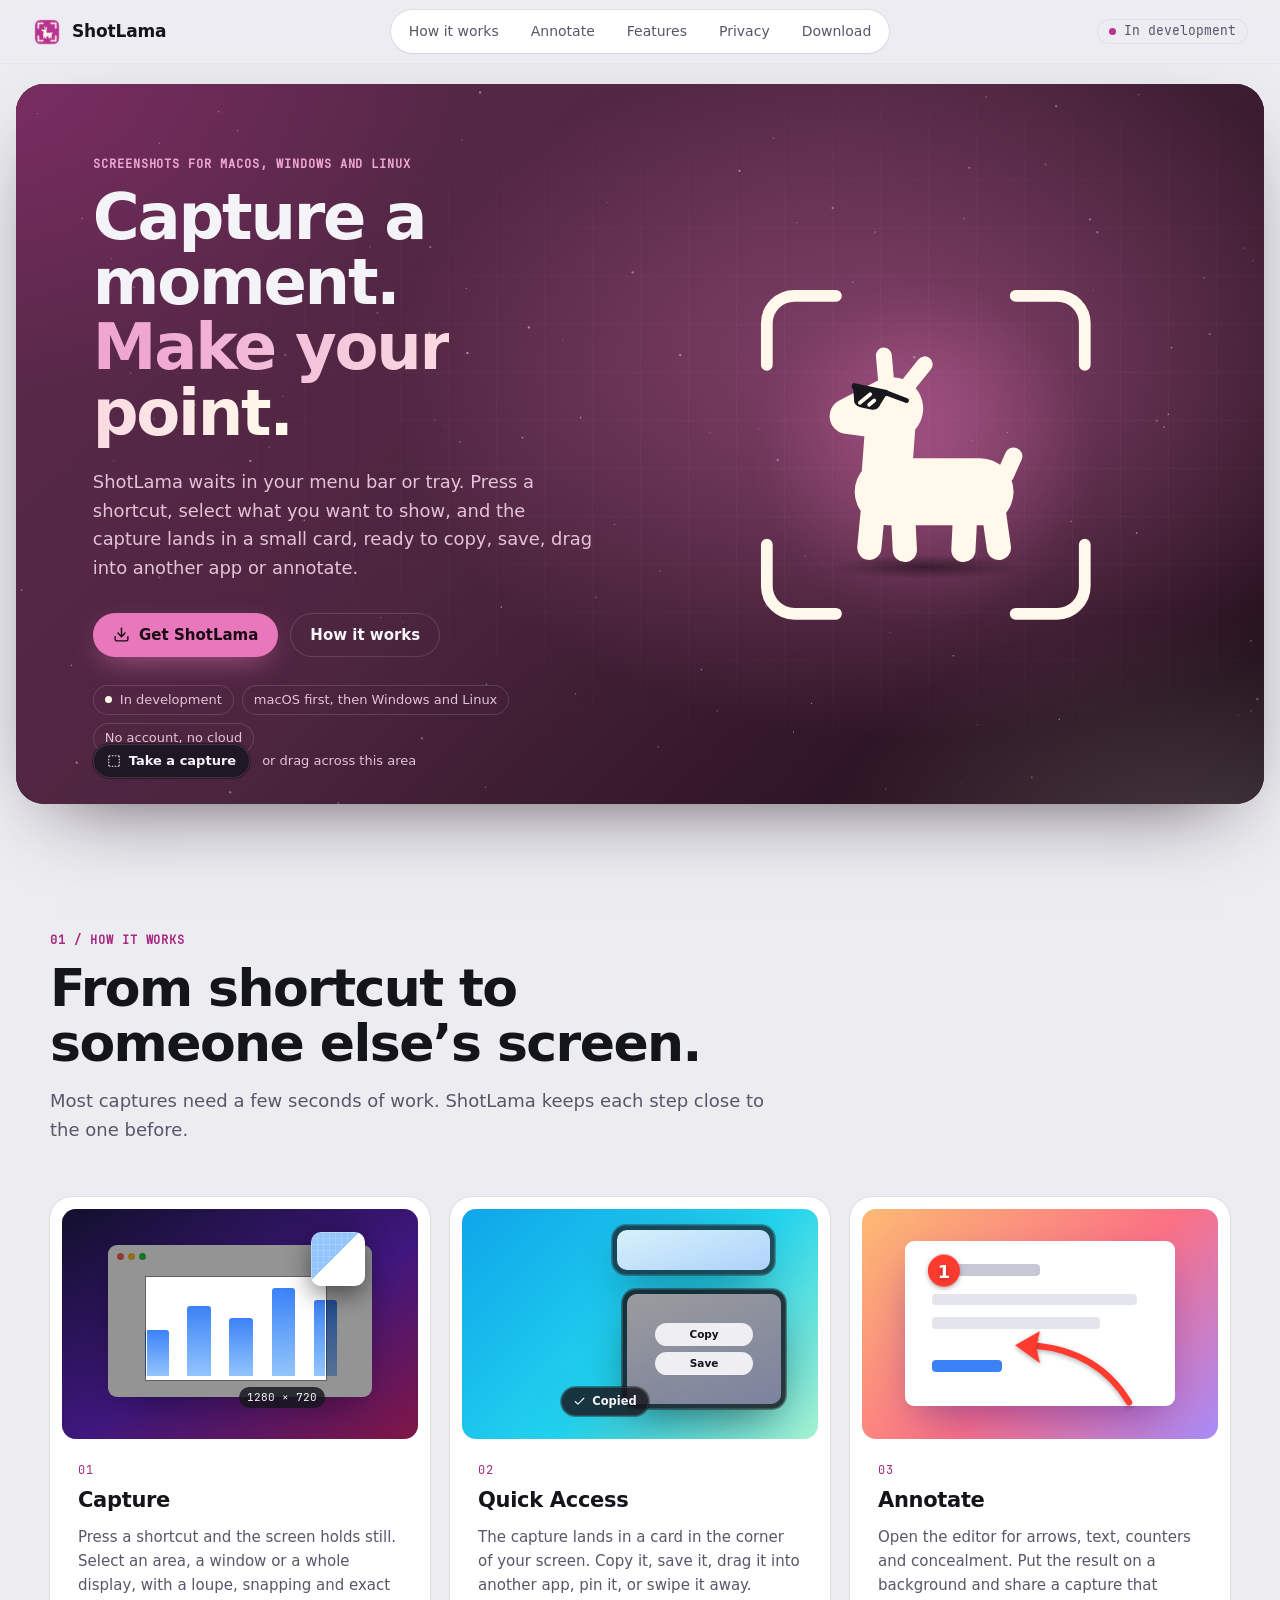
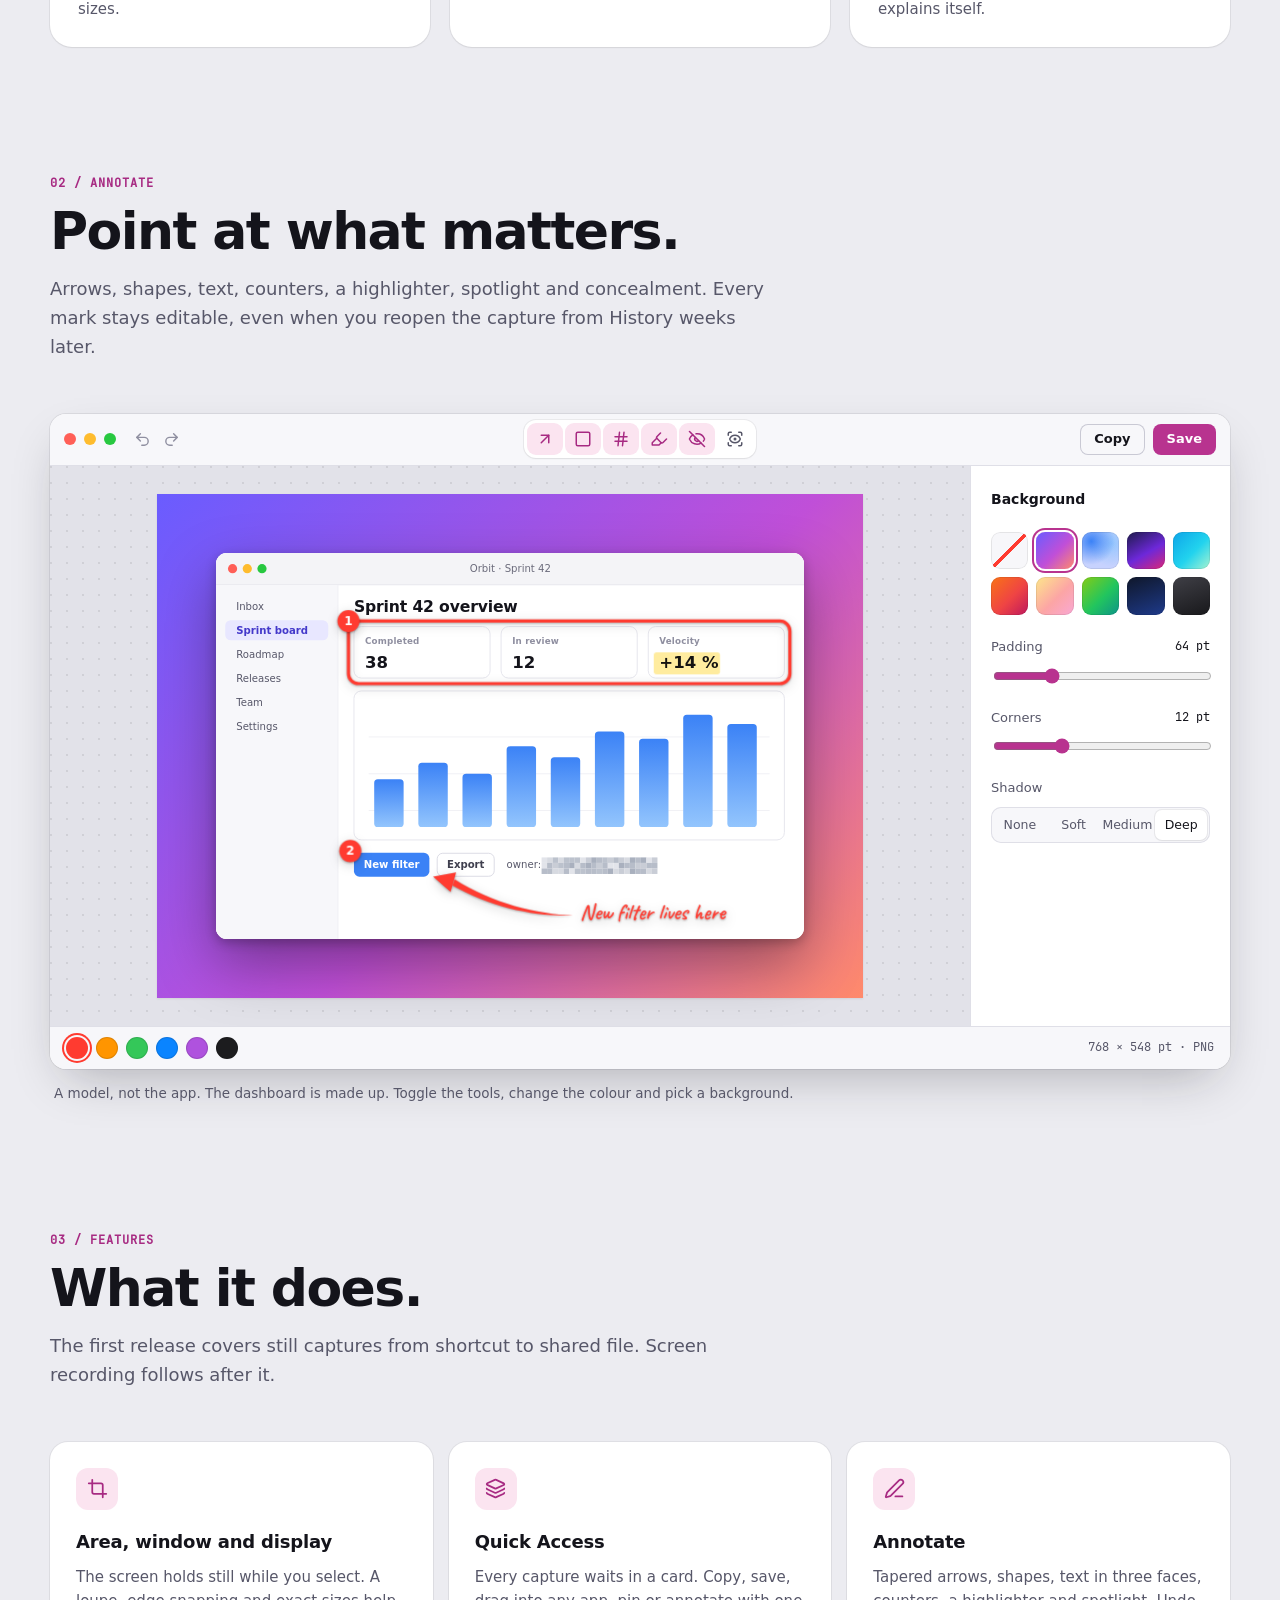
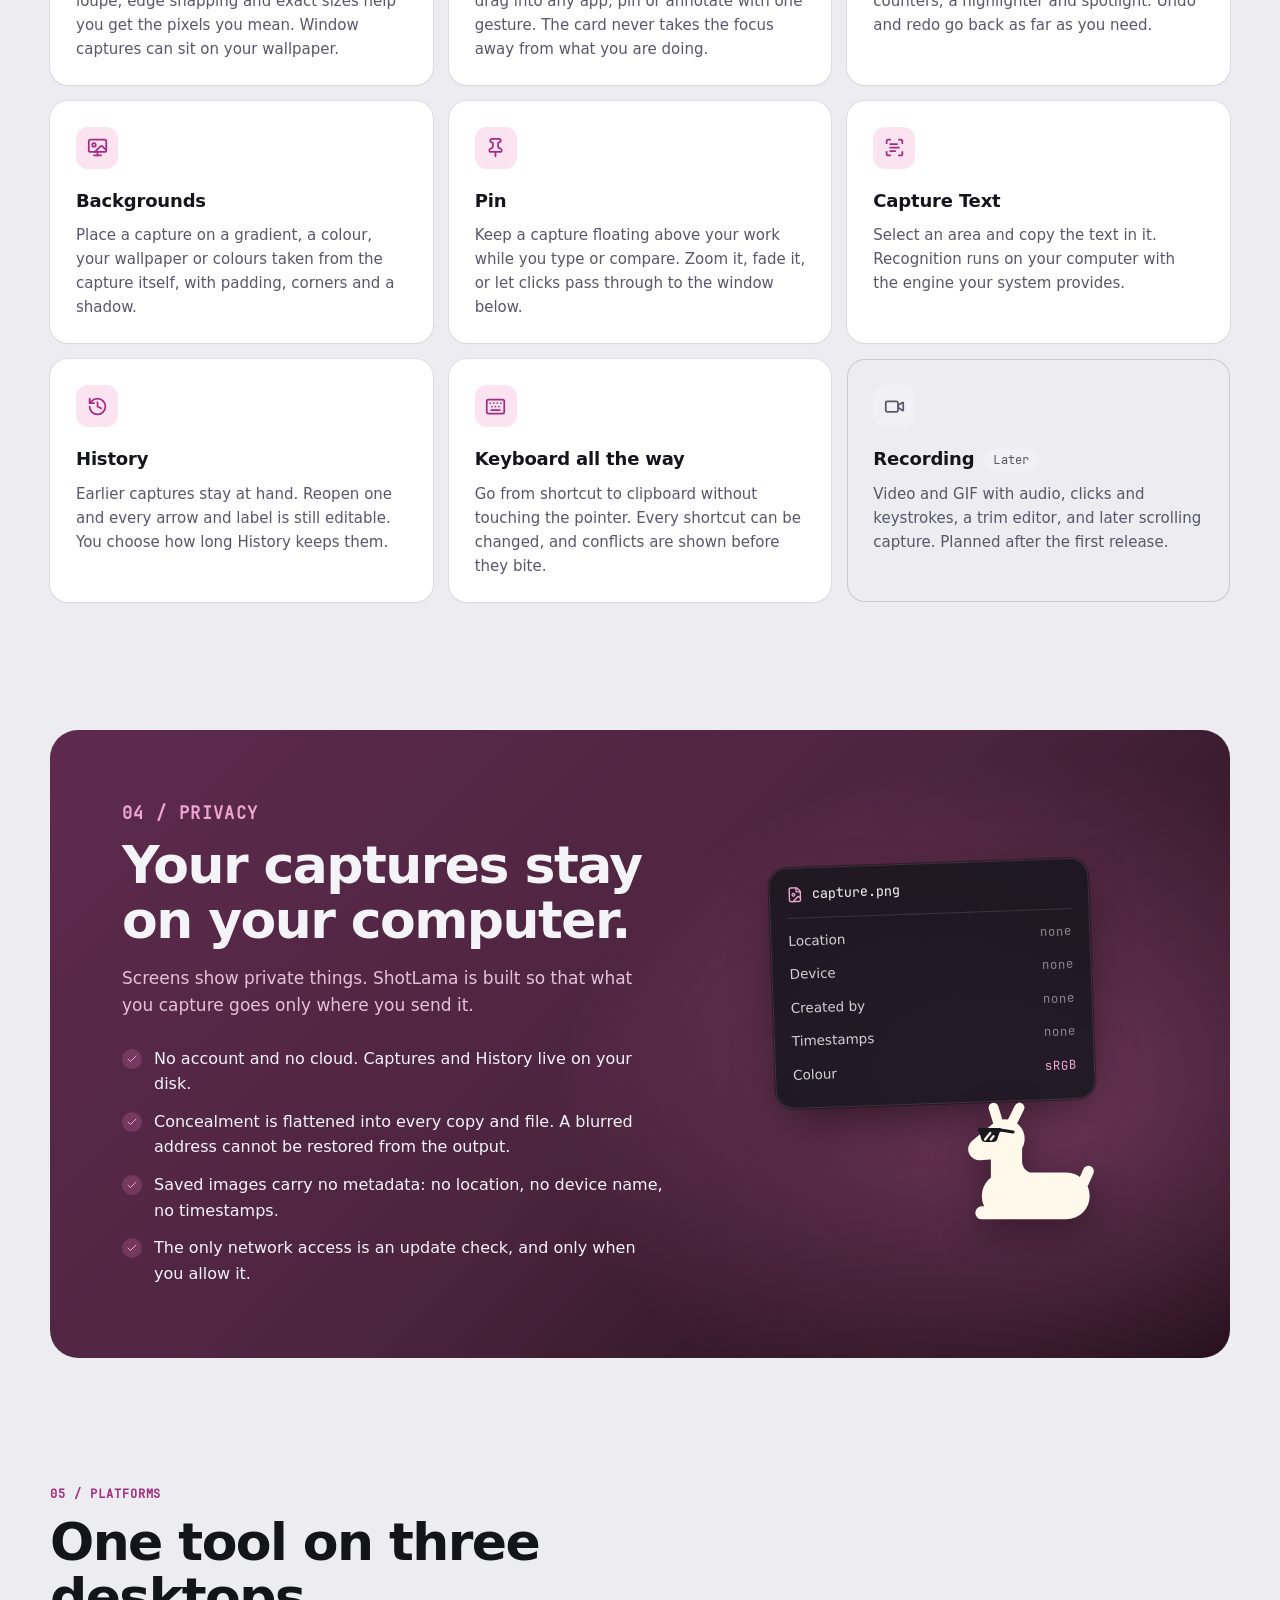
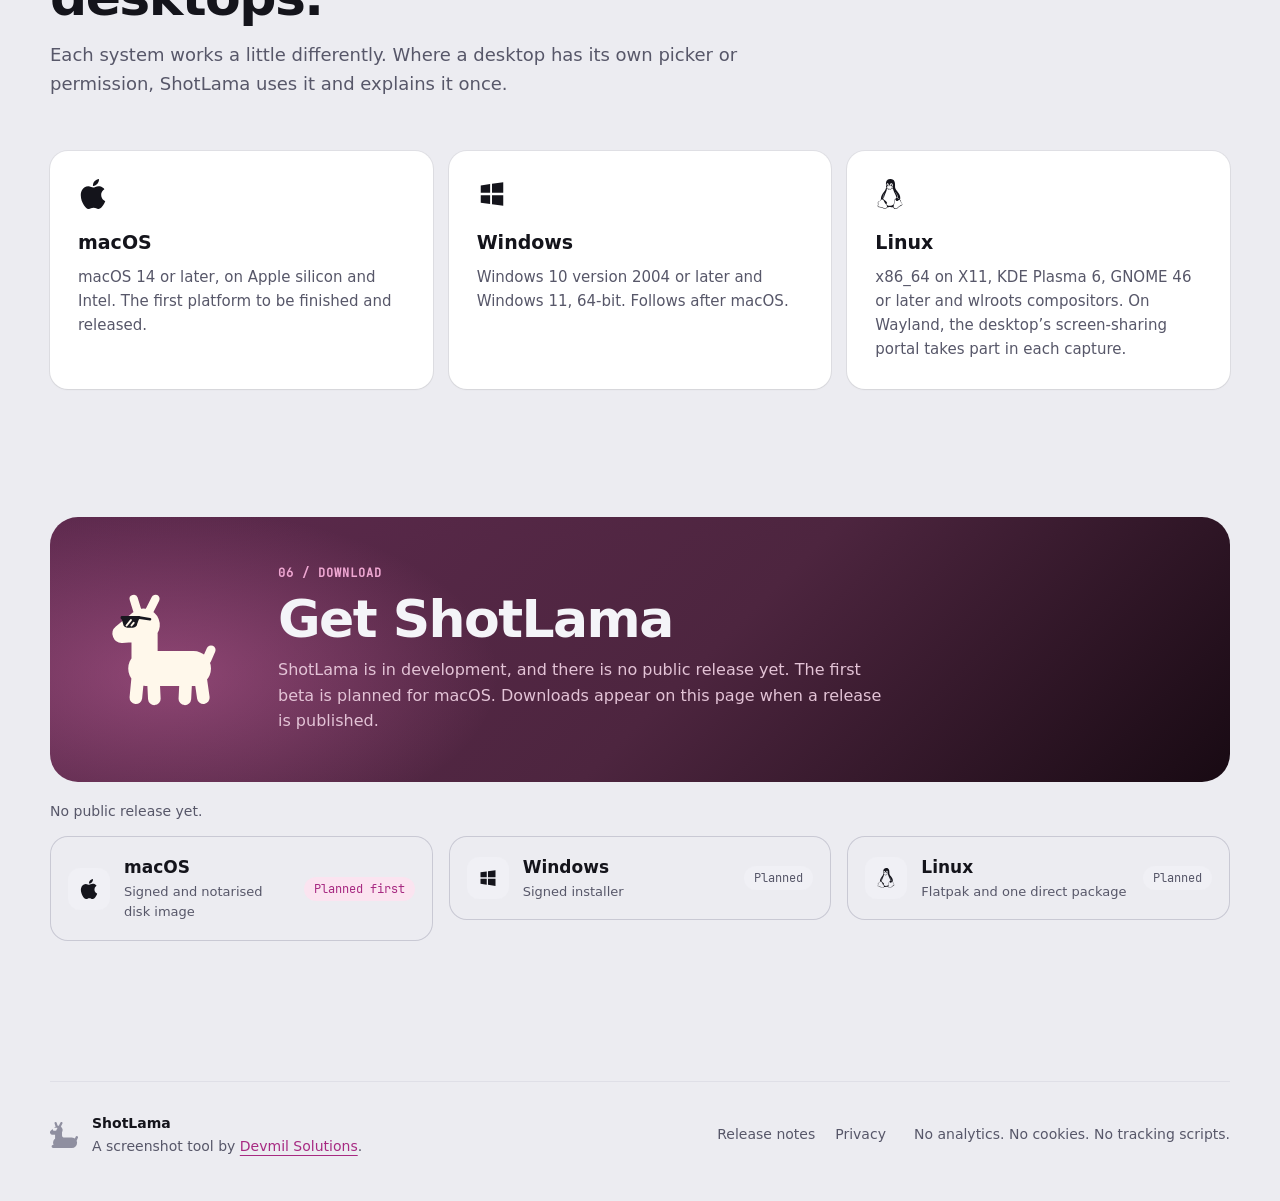
==== commit 95489325: "Sync website from Forgejo Mirrored from 5ef5cc529b7d166672b5be29c3a5ff7c8f926042." ====
--- a/webfront/index.html
+++ b/webfront/index.html
@@ -50,7 +50,7 @@
       <div id="stage" class="stage">
         <div id="stage-content" class="stage-content">
           <div class="sky" aria-hidden="true">
-            <svg class="stars" viewBox="0 0 1200 680" preserveAspectRatio="xMidYMid slice" focusable="false"><g fill="#E9E7FF"><circle cx="1069" cy="424" r="0.8" opacity="0.49"/><circle cx="593" cy="178" r="1.1" opacity="0.40"/><circle cx="569" cy="112" r="0.6" opacity="0.24"/><circle cx="859" cy="258" r="1.1" opacity="0.43"/><circle cx="822" cy="140" r="1.1" opacity="0.17"/><circle cx="402" cy="154" r="1.1" opacity="0.34"/><circle cx="430" cy="338" r="1.1" opacity="0.19"/><circle cx="141" cy="316" r="0.8" opacity="0.18"/><circle cx="970" cy="655" r="1.1" opacity="0.20"/><circle cx="836" cy="518" r="0.8" opacity="0.16"/><circle cx="762" cy="585" r="0.6" opacity="0.46"/><circle cx="726" cy="51" r="0.8" opacity="0.28"/><circle cx="10" cy="415" r="0.6" opacity="0.19"/><circle cx="437" cy="254" r="1.1" opacity="0.49"/><circle cx="119" cy="273" r="0.6" opacity="0.43"/><circle cx="394" cy="618" r="1.1" opacity="0.34"/><circle cx="265" cy="256" r="1.1" opacity="0.26"/><circle cx="712" cy="326" r="0.6" opacity="0.27"/><circle cx="1177" cy="592" r="0.8" opacity="0.27"/><circle cx="103" cy="356" r="0.6" opacity="0.31"/><circle cx="558" cy="485" r="1.1" opacity="0.17"/><circle cx="406" cy="317" r="0.8" opacity="0.18"/><circle cx="993" cy="21" r="1.1" opacity="0.35"/><circle cx="283" cy="412" r="0.8" opacity="0.41"/><circle cx="801" cy="187" r="0.6" opacity="0.50"/><circle cx="308" cy="113" r="0.6" opacity="0.17"/><circle cx="1099" cy="312" r="0.8" opacity="0.43"/><circle cx="101" cy="165" r="0.8" opacity="0.18"/><circle cx="638" cy="256" r="1.1" opacity="0.50"/><circle cx="983" cy="76" r="1.1" opacity="0.18"/><circle cx="495" cy="230" r="1.1" opacity="0.49"/><circle cx="1179" cy="167" r="0.8" opacity="0.17"/><circle cx="996" cy="600" r="0.8" opacity="0.44"/><circle cx="455" cy="567" r="0.8" opacity="0.33"/><circle cx="911" cy="79" r="0.8" opacity="0.41"/><circle cx="469" cy="494" r="0.8" opacity="0.44"/><circle cx="745" cy="612" r="0.6" opacity="0.49"/><circle cx="1183" cy="581" r="1.1" opacity="0.30"/><circle cx="673" cy="592" r="0.6" opacity="0.48"/><circle cx="1138" cy="236" r="1.1" opacity="0.26"/><circle cx="352" cy="216" r="0.8" opacity="0.30"/><circle cx="919" cy="605" r="0.6" opacity="0.33"/><circle cx="1071" cy="10" r="0.6" opacity="0.48"/><circle cx="1133" cy="183" r="0.8" opacity="0.31"/><circle cx="1032" cy="140" r="1.1" opacity="0.34"/><circle cx="927" cy="12" r="0.8" opacity="0.24"/><circle cx="16" cy="478" r="0.8" opacity="0.41"/><circle cx="432" cy="53" r="0.8" opacity="0.18"/><circle cx="31" cy="28" r="0.6" opacity="0.32"/><circle cx="617" cy="626" r="0.6" opacity="0.50"/><circle cx="202" cy="26" r="0.8" opacity="0.34"/><circle cx="454" cy="664" r="0.6" opacity="0.45"/><circle cx="251" cy="438" r="0.6" opacity="0.41"/><circle cx="122" cy="192" r="1.1" opacity="0.24"/><circle cx="730" cy="355" r="1.1" opacity="0.35"/><circle cx="853" cy="415" r="0.6" opacity="0.33"/><circle cx="694" cy="82" r="1.1" opacity="0.44"/><circle cx="68" cy="641" r="1.1" opacity="0.45"/><circle cx="666" cy="329" r="0.6" opacity="0.27"/><circle cx="1102" cy="249" r="0.8" opacity="0.44"/><circle cx="906" cy="127" r="0.8" opacity="0.24"/><circle cx="861" cy="317" r="1.1" opacity="0.22"/><circle cx="748" cy="131" r="0.6" opacity="0.33"/><circle cx="1171" cy="155" r="0.8" opacity="0.18"/><circle cx="896" cy="540" r="0.8" opacity="0.42"/><circle cx="315" cy="679" r="1.1" opacity="0.20"/><circle cx="1095" cy="324" r="0.8" opacity="0.43"/><circle cx="576" cy="416" r="0.6" opacity="0.37"/><circle cx="345" cy="154" r="0.6" opacity="0.30"/><circle cx="658" cy="553" r="0.8" opacity="0.41"/><circle cx="263" cy="295" r="0.6" opacity="0.32"/><circle cx="1028" cy="195" r="0.8" opacity="0.15"/><circle cx="250" cy="343" r="0.8" opacity="0.18"/><circle cx="177" cy="527" r="0.8" opacity="0.24"/><circle cx="144" cy="303" r="0.6" opacity="0.25"/><circle cx="947" cy="329" r="0.6" opacity="0.49"/><circle cx="544" cy="315" r="0.8" opacity="0.45"/><circle cx="1177" cy="526" r="1.1" opacity="0.20"/><circle cx="213" cy="669" r="1.1" opacity="0.42"/><circle cx="527" cy="242" r="0.6" opacity="0.22"/><circle cx="756" cy="446" r="0.8" opacity="0.24"/><circle cx="161" cy="315" r="0.8" opacity="0.49"/><circle cx="416" cy="323" r="0.6" opacity="0.16"/><circle cx="1165" cy="596" r="0.6" opacity="0.27"/><circle cx="1007" cy="413" r="0.8" opacity="0.36"/><circle cx="619" cy="460" r="0.6" opacity="0.41"/><circle cx="436" cy="193" r="0.6" opacity="0.45"/><circle cx="401" cy="235" r="1.1" opacity="0.44"/><circle cx="146" cy="466" r="1.1" opacity="0.22"/><circle cx="1025" cy="128" r="1.1" opacity="0.32"/><circle cx="904" cy="661" r="0.6" opacity="0.20"/><circle cx="892" cy="403" r="0.6" opacity="0.39"/><circle cx="775" cy="497" r="0.8" opacity="0.45"/><circle cx="489" cy="334" r="0.8" opacity="0.48"/><circle cx="355" cy="504" r="0.6" opacity="0.32"/><circle cx="832" cy="666" r="0.8" opacity="0.18"/><circle cx="376" cy="508" r="0.6" opacity="0.24"/><circle cx="264" cy="203" r="0.6" opacity="0.24"/><circle cx="73" cy="127" r="0.8" opacity="0.30"/><circle cx="179" cy="303" r="1.1" opacity="0.38"/><circle cx="1088" cy="318" r="1.1" opacity="0.28"/><circle cx="539" cy="576" r="0.6" opacity="0.42"/><circle cx="63" cy="549" r="0.8" opacity="0.34"/><circle cx="146" cy="56" r="0.8" opacity="0.25"/><circle cx="719" cy="493" r="0.6" opacity="0.42"/><circle cx="220" cy="44" r="0.8" opacity="0.28"/><circle cx="914" cy="337" r="0.8" opacity="0.28"/><circle cx="449" cy="8" r="1.1" opacity="0.43"/><circle cx="232" cy="356" r="1.1" opacity="0.43"/><circle cx="782" cy="117" r="1.1" opacity="0.35"/></g></svg>
+            <svg class="stars" viewBox="0 0 1200 680" preserveAspectRatio="xMidYMid slice" focusable="false"><g fill="#FDF1F8"><circle cx="1069" cy="424" r="0.8" opacity="0.49"/><circle cx="593" cy="178" r="1.1" opacity="0.40"/><circle cx="569" cy="112" r="0.6" opacity="0.24"/><circle cx="859" cy="258" r="1.1" opacity="0.43"/><circle cx="822" cy="140" r="1.1" opacity="0.17"/><circle cx="402" cy="154" r="1.1" opacity="0.34"/><circle cx="430" cy="338" r="1.1" opacity="0.19"/><circle cx="141" cy="316" r="0.8" opacity="0.18"/><circle cx="970" cy="655" r="1.1" opacity="0.20"/><circle cx="836" cy="518" r="0.8" opacity="0.16"/><circle cx="762" cy="585" r="0.6" opacity="0.46"/><circle cx="726" cy="51" r="0.8" opacity="0.28"/><circle cx="10" cy="415" r="0.6" opacity="0.19"/><circle cx="437" cy="254" r="1.1" opacity="0.49"/><circle cx="119" cy="273" r="0.6" opacity="0.43"/><circle cx="394" cy="618" r="1.1" opacity="0.34"/><circle cx="265" cy="256" r="1.1" opacity="0.26"/><circle cx="712" cy="326" r="0.6" opacity="0.27"/><circle cx="1177" cy="592" r="0.8" opacity="0.27"/><circle cx="103" cy="356" r="0.6" opacity="0.31"/><circle cx="558" cy="485" r="1.1" opacity="0.17"/><circle cx="406" cy="317" r="0.8" opacity="0.18"/><circle cx="993" cy="21" r="1.1" opacity="0.35"/><circle cx="283" cy="412" r="0.8" opacity="0.41"/><circle cx="801" cy="187" r="0.6" opacity="0.50"/><circle cx="308" cy="113" r="0.6" opacity="0.17"/><circle cx="1099" cy="312" r="0.8" opacity="0.43"/><circle cx="101" cy="165" r="0.8" opacity="0.18"/><circle cx="638" cy="256" r="1.1" opacity="0.50"/><circle cx="983" cy="76" r="1.1" opacity="0.18"/><circle cx="495" cy="230" r="1.1" opacity="0.49"/><circle cx="1179" cy="167" r="0.8" opacity="0.17"/><circle cx="996" cy="600" r="0.8" opacity="0.44"/><circle cx="455" cy="567" r="0.8" opacity="0.33"/><circle cx="911" cy="79" r="0.8" opacity="0.41"/><circle cx="469" cy="494" r="0.8" opacity="0.44"/><circle cx="745" cy="612" r="0.6" opacity="0.49"/><circle cx="1183" cy="581" r="1.1" opacity="0.30"/><circle cx="673" cy="592" r="0.6" opacity="0.48"/><circle cx="1138" cy="236" r="1.1" opacity="0.26"/><circle cx="352" cy="216" r="0.8" opacity="0.30"/><circle cx="919" cy="605" r="0.6" opacity="0.33"/><circle cx="1071" cy="10" r="0.6" opacity="0.48"/><circle cx="1133" cy="183" r="0.8" opacity="0.31"/><circle cx="1032" cy="140" r="1.1" opacity="0.34"/><circle cx="927" cy="12" r="0.8" opacity="0.24"/><circle cx="16" cy="478" r="0.8" opacity="0.41"/><circle cx="432" cy="53" r="0.8" opacity="0.18"/><circle cx="31" cy="28" r="0.6" opacity="0.32"/><circle cx="617" cy="626" r="0.6" opacity="0.50"/><circle cx="202" cy="26" r="0.8" opacity="0.34"/><circle cx="454" cy="664" r="0.6" opacity="0.45"/><circle cx="251" cy="438" r="0.6" opacity="0.41"/><circle cx="122" cy="192" r="1.1" opacity="0.24"/><circle cx="730" cy="355" r="1.1" opacity="0.35"/><circle cx="853" cy="415" r="0.6" opacity="0.33"/><circle cx="694" cy="82" r="1.1" opacity="0.44"/><circle cx="68" cy="641" r="1.1" opacity="0.45"/><circle cx="666" cy="329" r="0.6" opacity="0.27"/><circle cx="1102" cy="249" r="0.8" opacity="0.44"/><circle cx="906" cy="127" r="0.8" opacity="0.24"/><circle cx="861" cy="317" r="1.1" opacity="0.22"/><circle cx="748" cy="131" r="0.6" opacity="0.33"/><circle cx="1171" cy="155" r="0.8" opacity="0.18"/><circle cx="896" cy="540" r="0.8" opacity="0.42"/><circle cx="315" cy="679" r="1.1" opacity="0.20"/><circle cx="1095" cy="324" r="0.8" opacity="0.43"/><circle cx="576" cy="416" r="0.6" opacity="0.37"/><circle cx="345" cy="154" r="0.6" opacity="0.30"/><circle cx="658" cy="553" r="0.8" opacity="0.41"/><circle cx="263" cy="295" r="0.6" opacity="0.32"/><circle cx="1028" cy="195" r="0.8" opacity="0.15"/><circle cx="250" cy="343" r="0.8" opacity="0.18"/><circle cx="177" cy="527" r="0.8" opacity="0.24"/><circle cx="144" cy="303" r="0.6" opacity="0.25"/><circle cx="947" cy="329" r="0.6" opacity="0.49"/><circle cx="544" cy="315" r="0.8" opacity="0.45"/><circle cx="1177" cy="526" r="1.1" opacity="0.20"/><circle cx="213" cy="669" r="1.1" opacity="0.42"/><circle cx="527" cy="242" r="0.6" opacity="0.22"/><circle cx="756" cy="446" r="0.8" opacity="0.24"/><circle cx="161" cy="315" r="0.8" opacity="0.49"/><circle cx="416" cy="323" r="0.6" opacity="0.16"/><circle cx="1165" cy="596" r="0.6" opacity="0.27"/><circle cx="1007" cy="413" r="0.8" opacity="0.36"/><circle cx="619" cy="460" r="0.6" opacity="0.41"/><circle cx="436" cy="193" r="0.6" opacity="0.45"/><circle cx="401" cy="235" r="1.1" opacity="0.44"/><circle cx="146" cy="466" r="1.1" opacity="0.22"/><circle cx="1025" cy="128" r="1.1" opacity="0.32"/><circle cx="904" cy="661" r="0.6" opacity="0.20"/><circle cx="892" cy="403" r="0.6" opacity="0.39"/><circle cx="775" cy="497" r="0.8" opacity="0.45"/><circle cx="489" cy="334" r="0.8" opacity="0.48"/><circle cx="355" cy="504" r="0.6" opacity="0.32"/><circle cx="832" cy="666" r="0.8" opacity="0.18"/><circle cx="376" cy="508" r="0.6" opacity="0.24"/><circle cx="264" cy="203" r="0.6" opacity="0.24"/><circle cx="73" cy="127" r="0.8" opacity="0.30"/><circle cx="179" cy="303" r="1.1" opacity="0.38"/><circle cx="1088" cy="318" r="1.1" opacity="0.28"/><circle cx="539" cy="576" r="0.6" opacity="0.42"/><circle cx="63" cy="549" r="0.8" opacity="0.34"/><circle cx="146" cy="56" r="0.8" opacity="0.25"/><circle cx="719" cy="493" r="0.6" opacity="0.42"/><circle cx="220" cy="44" r="0.8" opacity="0.28"/><circle cx="914" cy="337" r="0.8" opacity="0.28"/><circle cx="449" cy="8" r="1.1" opacity="0.43"/><circle cx="232" cy="356" r="1.1" opacity="0.43"/><circle cx="782" cy="117" r="1.1" opacity="0.35"/></g></svg>
           </div>
           <div class="hero-copy">
             <p class="eyebrow">Screenshots for macOS, Windows and Linux</p>
--- a/webfront/style.css
+++ b/webfront/style.css
@@ -1,6 +1,6 @@
 /* ShotLama website. Two materials, as in the app: veil (graphite glass,
    always dark) for everything that sits over a screen, and Meridian islands
-   on a graphite ground for the rest. One iris accent marks intent; the pink
+   on a graphite ground for the rest. One magenta accent marks intent; the ivory
    crop corners come from the app icon. Colours are the ShotLama brand of
    meridian_ui and docs/design-system/tokens. The ivory Lama only sits on the
    brand ground (stage, privacy island, download island). */
@@ -30,21 +30,21 @@
   --ink-faint: #8F8FA0;
   --line: #DFDFE7;
   --line-strong: #C9C9D4;
-  --accent: #5145E5;
-  --accent-hover: #4338D0;
+  --accent: #B8338F;
+  --accent-hover: #A02B7C;
   --on-accent: #FFFFFF;
-  --accent-soft: #ECEBFF;
-  --accent-ink: #4A3ED6;
-  --focus: #5145E5;
+  --accent-soft: #FBE4F0;
+  --accent-ink: #A72A82;
+  --focus: #B8338F;
   --success: #1F7A45;
-  --brand: #16133A;
-  --brand-deep: #0C0A24;
+  --brand: #4D253F;
+  --brand-deep: #180A13;
   --brand-ink: #F4F4F8;
-  --brand-muted: #B9B6DA;
-  --brand-accent: #8F88FF;
-  --brand-accent-ink: #B0ABFF;
+  --brand-muted: #E3C3D6;
+  --brand-accent: #E977BB;
+  --brand-accent-ink: #EFA7D2;
   --brand-line: rgba(244, 244, 248, 0.14);
-  --prop: #FFC2DA;
+  --prop: #FFF8EB;
   --veil-fill: rgba(22, 22, 30, 0.84);
   --veil-fill-opaque: #1C1C24;
   --veil-edge: rgba(255, 255, 255, 0.12);
@@ -86,14 +86,14 @@
     --ink-faint: #666679;
     --line: #262630;
     --line-strong: #34343F;
-    --accent: #8F88FF;
-    --accent-hover: #A49EFF;
-    --on-accent: #0C0A24;
-    --accent-soft: #25224F;
-    --accent-ink: #B0ABFF;
-    --focus: #B0ABFF;
+    --accent: #E977BB;
+    --accent-hover: #EC8BC5;
+    --on-accent: #180A13;
+    --accent-soft: #412235;
+    --accent-ink: #EFA7D2;
+    --focus: #EFA7D2;
     --success: #5CD08A;
-    --brand: #1B1748;
+    --brand: #562D47;
     --shadow-pane: 0 0 0 1px rgba(255, 255, 255, 0.05), 0 1px 2px rgba(0, 0, 0, 0.4);
     --shadow-float: 0 0 0 1px rgba(255, 255, 255, 0.07), 0 20px 48px -16px rgba(0, 0, 0, 0.75);
   }
@@ -154,8 +154,8 @@
   transition: background-color 160ms var(--ease), transform 160ms var(--ease), box-shadow 160ms var(--ease);
 }
 .button:active { transform: translateY(1px) scale(0.99); }
-.button.primary { background: var(--brand-accent); color: var(--brand-deep); box-shadow: 0 10px 30px -10px rgba(143, 136, 255, 0.7); }
-.button.primary:hover { background: #A49EFF; }
+.button.primary { background: var(--brand-accent); color: var(--brand-deep); box-shadow: 0 10px 30px -10px rgba(233, 119, 187, 0.7); }
+.button.primary:hover { background: #EC8BC5; }
 .button.ghost { color: var(--brand-ink); box-shadow: inset 0 0 0 1px var(--brand-line); }
 .button.ghost:hover { background: rgba(255, 255, 255, 0.07); }
 .button.veil {
@@ -186,8 +186,8 @@
   color: var(--ink-muted); font: 500 12.5px/1 var(--font-mono); text-decoration: none;
   box-shadow: inset 0 0 0 1px var(--line);
 }
-.pulse { width: 7px; height: 7px; border-radius: 50%; background: var(--accent); box-shadow: 0 0 0 0 rgba(81, 69, 229, 0.5); animation: pulse 2.4s var(--ease) infinite; }
-@keyframes pulse { 70% { box-shadow: 0 0 0 7px rgba(81, 69, 229, 0); } 100% { box-shadow: 0 0 0 0 rgba(81, 69, 229, 0); } }
+.pulse { width: 7px; height: 7px; border-radius: 50%; background: var(--accent); box-shadow: 0 0 0 0 rgba(184, 51, 143, 0.5); animation: pulse 2.4s var(--ease) infinite; }
+@keyframes pulse { 70% { box-shadow: 0 0 0 7px rgba(184, 51, 143, 0); } 100% { box-shadow: 0 0 0 0 rgba(184, 51, 143, 0); } }
 
 /* Hero stage: the brand ground, lit like the feature graphic. */
 .hero { padding: 20px max(16px, calc((100% - 1320px) / 2)) 0; }
@@ -198,7 +198,7 @@
   background: var(--brand-deep);
   color: var(--brand-ink);
   touch-action: pan-y;
-  box-shadow: 0 30px 80px -40px rgba(22, 19, 58, 0.8);
+  box-shadow: 0 30px 80px -40px rgba(24, 10, 19, 0.8);
 }
 .stage.is-capturing { cursor: crosshair; user-select: none; -webkit-user-select: none; }
 .stage-content {
@@ -206,15 +206,15 @@
   display: grid; grid-template-columns: minmax(0, 1.05fr) minmax(0, 1fr); align-items: center; gap: 24px;
   padding: 72px clamp(28px, 6vw, 88px) 104px;
   background:
-    radial-gradient(ellipse 60% 70% at 72% 42%, rgba(143, 136, 255, 0.42), transparent 70%),
-    radial-gradient(ellipse 45% 50% at 96% 108%, rgba(255, 194, 218, 0.20), transparent 70%),
-    radial-gradient(ellipse 50% 60% at 0% 0%, rgba(81, 69, 229, 0.30), transparent 70%),
-    linear-gradient(135deg, #1C1850 0%, var(--brand) 45%, var(--brand-deep) 100%);
+    radial-gradient(ellipse 60% 70% at 72% 42%, rgba(233, 119, 187, 0.42), transparent 70%),
+    radial-gradient(ellipse 45% 50% at 96% 108%, rgba(255, 248, 235, 0.20), transparent 70%),
+    radial-gradient(ellipse 50% 60% at 0% 0%, rgba(184, 51, 143, 0.30), transparent 70%),
+    linear-gradient(135deg, #5E2A4E 0%, var(--brand) 45%, var(--brand-deep) 100%);
 }
 .sky { position: absolute; inset: 0; pointer-events: none; }
 .sky::before {
   content: ""; position: absolute; inset: 0;
-  background-image: linear-gradient(rgba(176, 171, 255, 0.05) 1px, transparent 1px), linear-gradient(90deg, rgba(176, 171, 255, 0.05) 1px, transparent 1px);
+  background-image: linear-gradient(rgba(239, 167, 210, 0.05) 1px, transparent 1px), linear-gradient(90deg, rgba(239, 167, 210, 0.05) 1px, transparent 1px);
   background-size: 48px 48px;
   -webkit-mask: radial-gradient(ellipse at 70% 45%, #000 20%, transparent 75%);
   mask: radial-gradient(ellipse at 70% 45%, #000 20%, transparent 75%);
@@ -243,7 +243,7 @@
 .hero-scene { position: relative; display: grid; place-items: center; height: 100%; min-height: 380px; }
 .glow {
   position: absolute; width: 70%; aspect-ratio: 1; border-radius: 50%;
-  background: radial-gradient(circle, rgba(143, 136, 255, 0.35), transparent 65%);
+  background: radial-gradient(circle, rgba(233, 119, 187, 0.35), transparent 65%);
   filter: blur(10px);
 }
 .crop-frame { position: relative; width: clamp(240px, 27vw, 360px); aspect-ratio: 1; }
@@ -317,10 +317,10 @@
 .lens::after {
   content: ""; position: absolute; inset: 0; border-radius: inherit;
   background:
-    linear-gradient(#B0ABFF, #B0ABFF) 62px 62px / 8px 1.5px no-repeat,
-    linear-gradient(#B0ABFF, #B0ABFF) 62px 68.5px / 8px 1.5px no-repeat,
-    linear-gradient(#B0ABFF, #B0ABFF) 62px 62px / 1.5px 8px no-repeat,
-    linear-gradient(#B0ABFF, #B0ABFF) 68.5px 62px / 1.5px 8px no-repeat,
+    linear-gradient(#EFA7D2, #EFA7D2) 62px 62px / 8px 1.5px no-repeat,
+    linear-gradient(#EFA7D2, #EFA7D2) 62px 68.5px / 8px 1.5px no-repeat,
+    linear-gradient(#EFA7D2, #EFA7D2) 62px 62px / 1.5px 8px no-repeat,
+    linear-gradient(#EFA7D2, #EFA7D2) 68.5px 62px / 1.5px 8px no-repeat,
     repeating-linear-gradient(90deg, rgba(255, 255, 255, 0.10) 0 1px, transparent 1px 8px) 2px 0,
     repeating-linear-gradient(rgba(255, 255, 255, 0.10) 0 1px, transparent 1px 8px) 0 2px;
   box-shadow: inset 0 0 0 1px var(--veil-edge);
@@ -333,10 +333,10 @@
 }
 .has-selection .capture-bar { display: flex; }
 .capture-bar .seg { display: inline-flex; align-items: center; gap: 6px; height: 32px; padding: 0 10px; border-radius: 12px; color: var(--veil-ink-muted); }
-.capture-bar .seg.primary { background: #8F88FF; color: #0C0A24; font-weight: 600; }
+.capture-bar .seg.primary { background: #E977BB; color: #180A13; font-weight: 600; }
 .capture-bar .icon { width: 15px; height: 15px; }
 .capture-bar .rule { width: 1px; height: 18px; margin: 0 4px; background: var(--veil-edge); }
-.capture-bar kbd { padding: 1px 5px; border-radius: 5px; font-size: 11px; background: rgba(12, 10, 36, 0.14); }
+.capture-bar kbd { padding: 1px 5px; border-radius: 5px; font-size: 11px; background: rgba(24, 10, 19, 0.14); }
 .flash { position: absolute; inset: 0; background: #FFFFFF; opacity: 0; }
 .flash.go { animation: flash 240ms var(--ease); }
 @keyframes flash { 0% { opacity: 0.55; } 100% { opacity: 0; } }
@@ -358,7 +358,7 @@
 .qa-card.is-entering { opacity: 0; }
 .qa-card.is-leaving { opacity: 0; transform: translateX(calc(100% + 28px)); transition-timing-function: var(--ease); }
 .qa-frame { position: relative; padding: 6px; border-radius: var(--radius-xl); }
-.qa-card:focus-visible .qa-frame { box-shadow: 0 0 0 2px #B0ABFF, var(--veil-shadow); }
+.qa-card:focus-visible .qa-frame { box-shadow: 0 0 0 2px #EFA7D2, var(--veil-shadow); }
 .qa-thumb { position: relative; overflow: hidden; border-radius: var(--radius-md); background: var(--veil-fill-opaque); }
 .qa-thumb::after { content: ""; position: absolute; inset: 0; border-radius: inherit; box-shadow: inset 0 0 0 1px var(--veil-edge); pointer-events: none; }
 .qa-thumb .snapshot { position: absolute; left: 0; top: 0; transform-origin: 0 0; }
@@ -373,7 +373,7 @@
   box-shadow: inset 0 0 0 1px var(--veil-edge), 0 4px 12px rgba(0, 0, 0, 0.3);
   -webkit-backdrop-filter: blur(10px); backdrop-filter: blur(10px);
 }
-.qa-pill:hover, .qa-pill.done { background: #8F88FF; color: #0C0A24; }
+.qa-pill:hover, .qa-pill.done { background: #E977BB; color: #180A13; }
 .qa-corner {
   position: absolute; display: grid; place-items: center; width: 26px; height: 26px; padding: 0; border: 0; border-radius: 50%;
   background: var(--veil-fill-opaque); color: var(--veil-ink); cursor: pointer; opacity: 0;
@@ -639,8 +639,8 @@
   display: grid; grid-template-columns: minmax(0, 1.2fr) minmax(0, 1fr); gap: 40px; align-items: center;
   padding: clamp(36px, 6vw, 72px); border-radius: 28px; color: var(--brand-ink);
   background:
-    radial-gradient(ellipse 60% 80% at 85% 60%, rgba(143, 136, 255, 0.32), transparent 70%),
-    linear-gradient(135deg, #1C1850, var(--brand) 50%, var(--brand-deep));
+    radial-gradient(ellipse 60% 80% at 85% 60%, rgba(233, 119, 187, 0.32), transparent 70%),
+    linear-gradient(135deg, #5E2A4E, var(--brand) 50%, var(--brand-deep));
 }
 .privacy h2 { color: var(--brand-ink); }
 .privacy p { color: var(--brand-muted); font-size: 17px; }
@@ -649,7 +649,7 @@
 .checks li { position: relative; padding-left: 32px; }
 .checks li::before {
   content: ""; position: absolute; left: 0; top: 3px; width: 20px; height: 20px; border-radius: 50%;
-  background: rgba(143, 136, 255, 0.22);
+  background: rgba(233, 119, 187, 0.22);
 }
 .checks li::after {
   content: ""; position: absolute; left: 4px; top: 7px; width: 12px; height: 12px; background: var(--brand-accent-ink);
@@ -685,8 +685,8 @@
   display: grid; grid-template-columns: auto minmax(0, 1fr); gap: clamp(20px, 4vw, 48px); align-items: center;
   margin-bottom: 18px; padding: clamp(28px, 4vw, 48px); border-radius: 28px; color: var(--brand-ink);
   background:
-    radial-gradient(ellipse 40% 90% at 10% 60%, rgba(143, 136, 255, 0.38), transparent 70%),
-    linear-gradient(135deg, #1C1850, var(--brand) 55%, var(--brand-deep));
+    radial-gradient(ellipse 40% 90% at 10% 60%, rgba(233, 119, 187, 0.38), transparent 70%),
+    linear-gradient(135deg, #5E2A4E, var(--brand) 55%, var(--brand-deep));
 }
 .download-stage h2 { color: var(--brand-ink); margin-bottom: 10px; }
 .download-stage p { margin: 0; color: var(--brand-muted); max-width: 620px; }
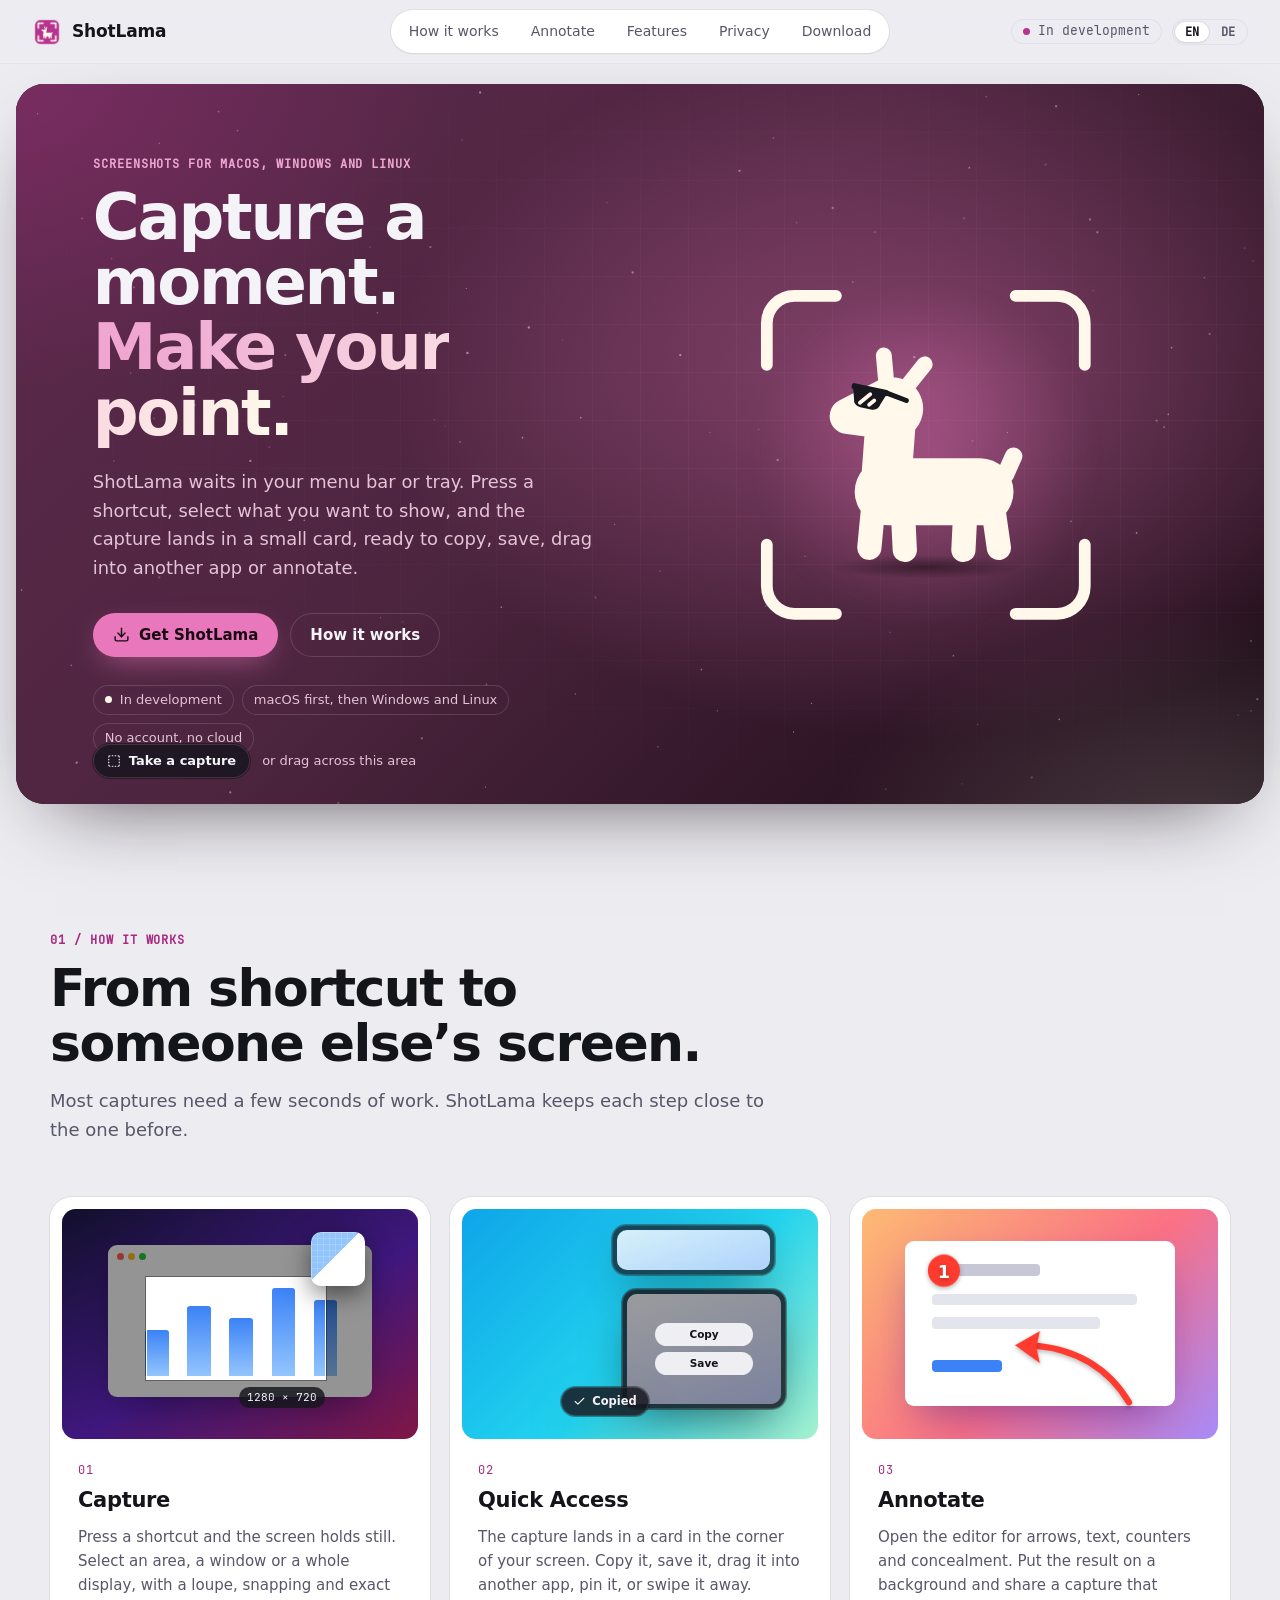
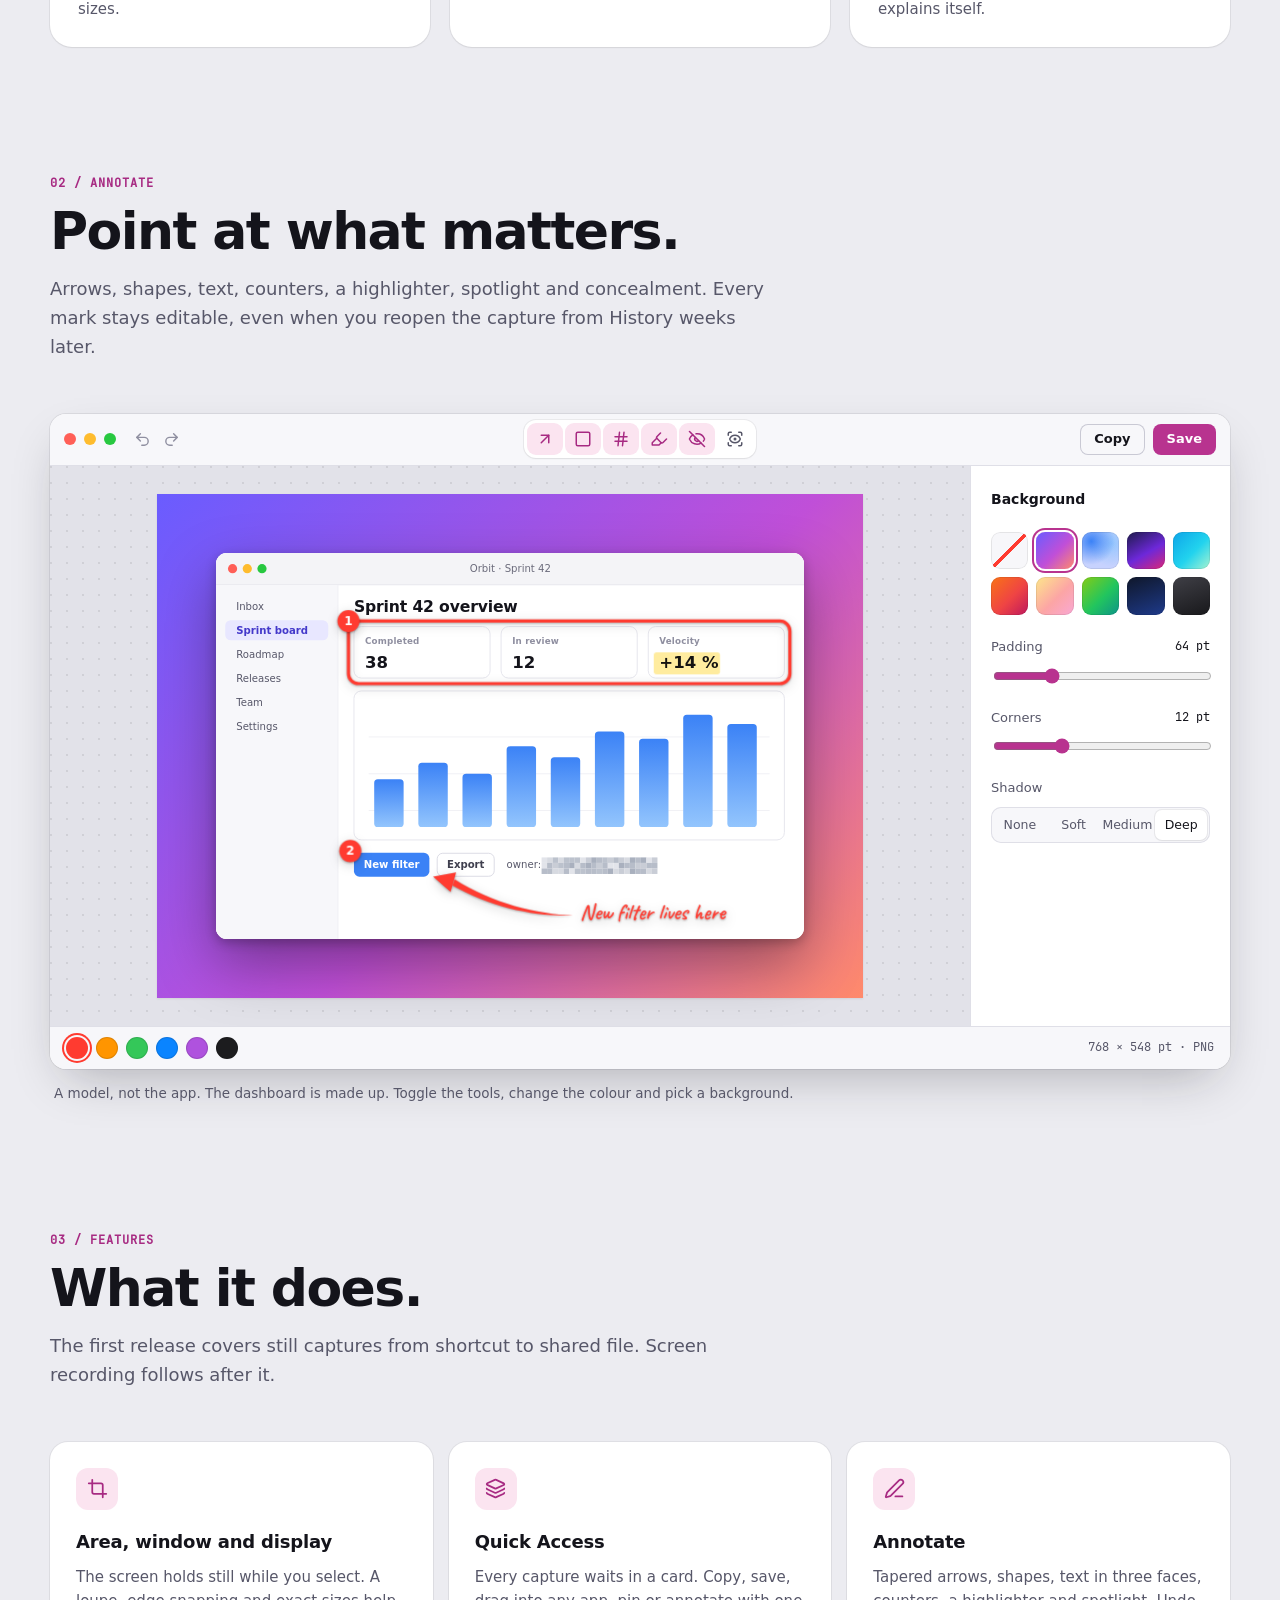
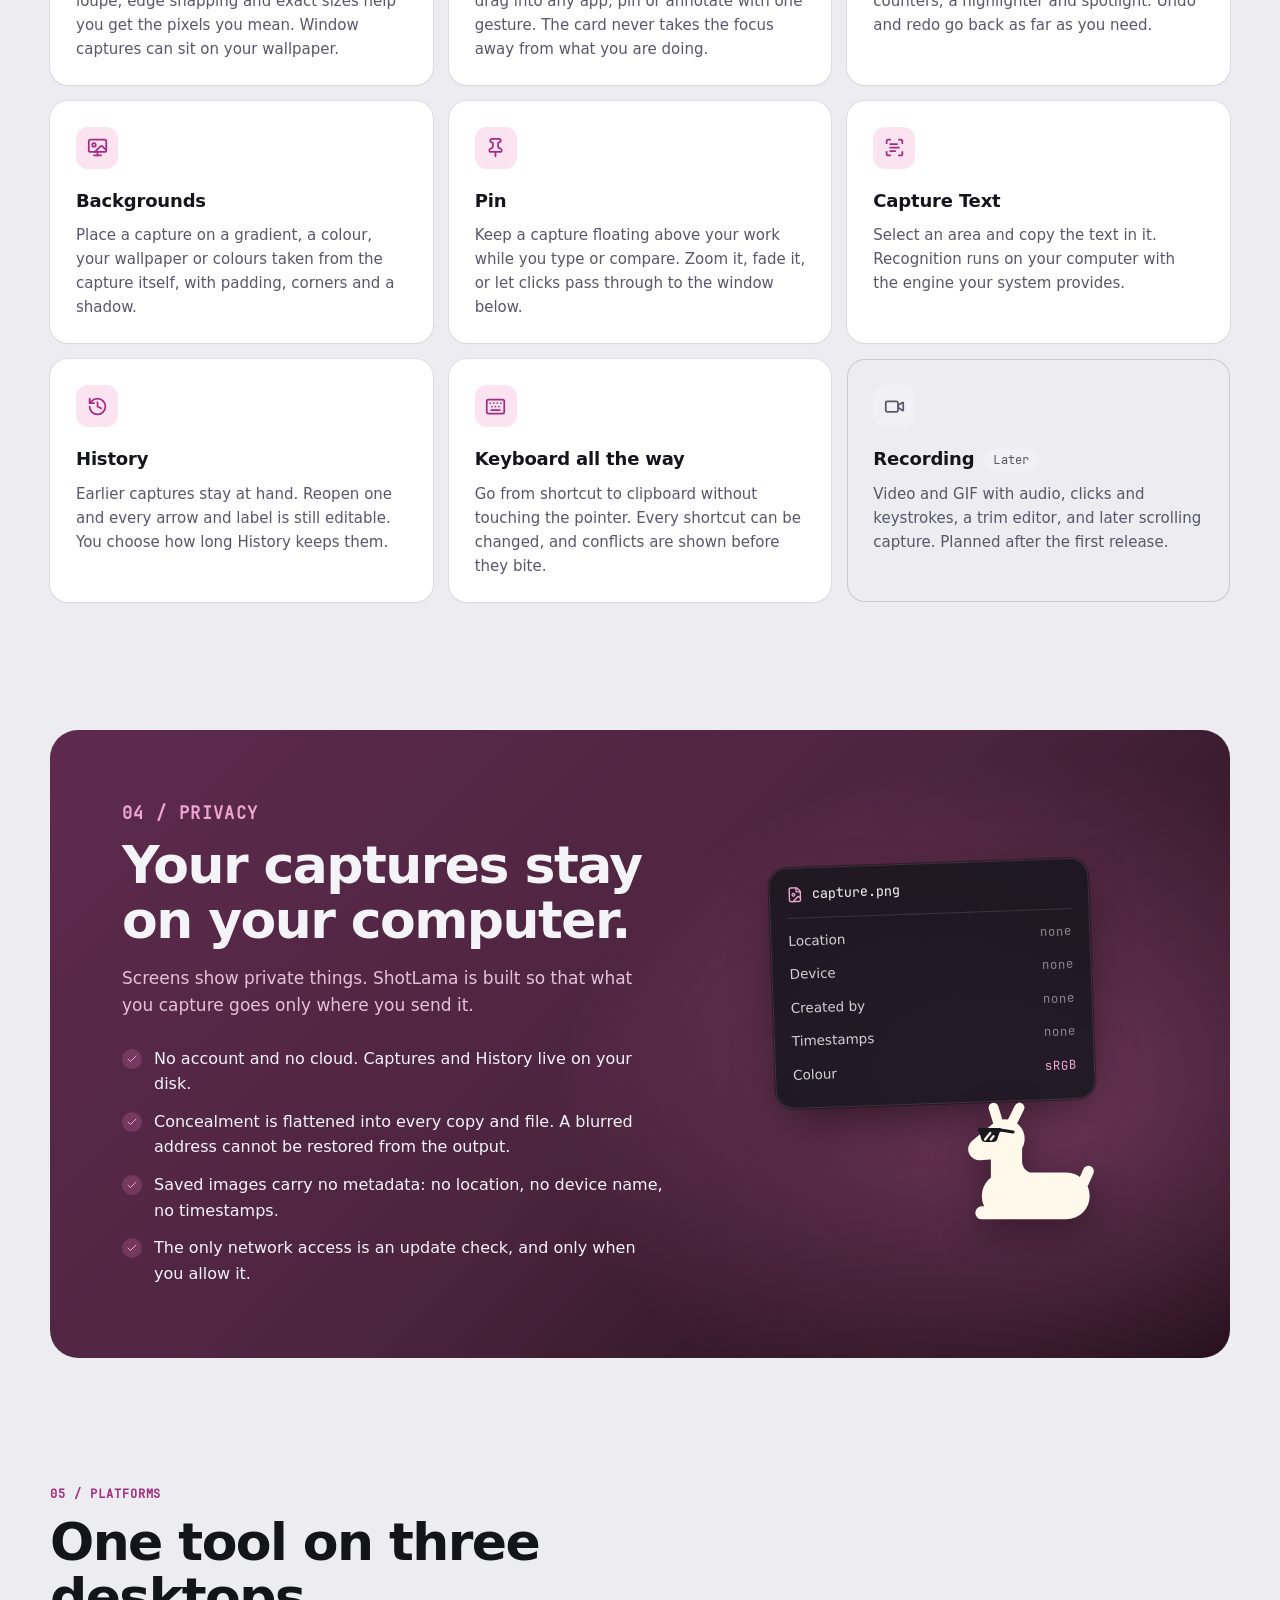
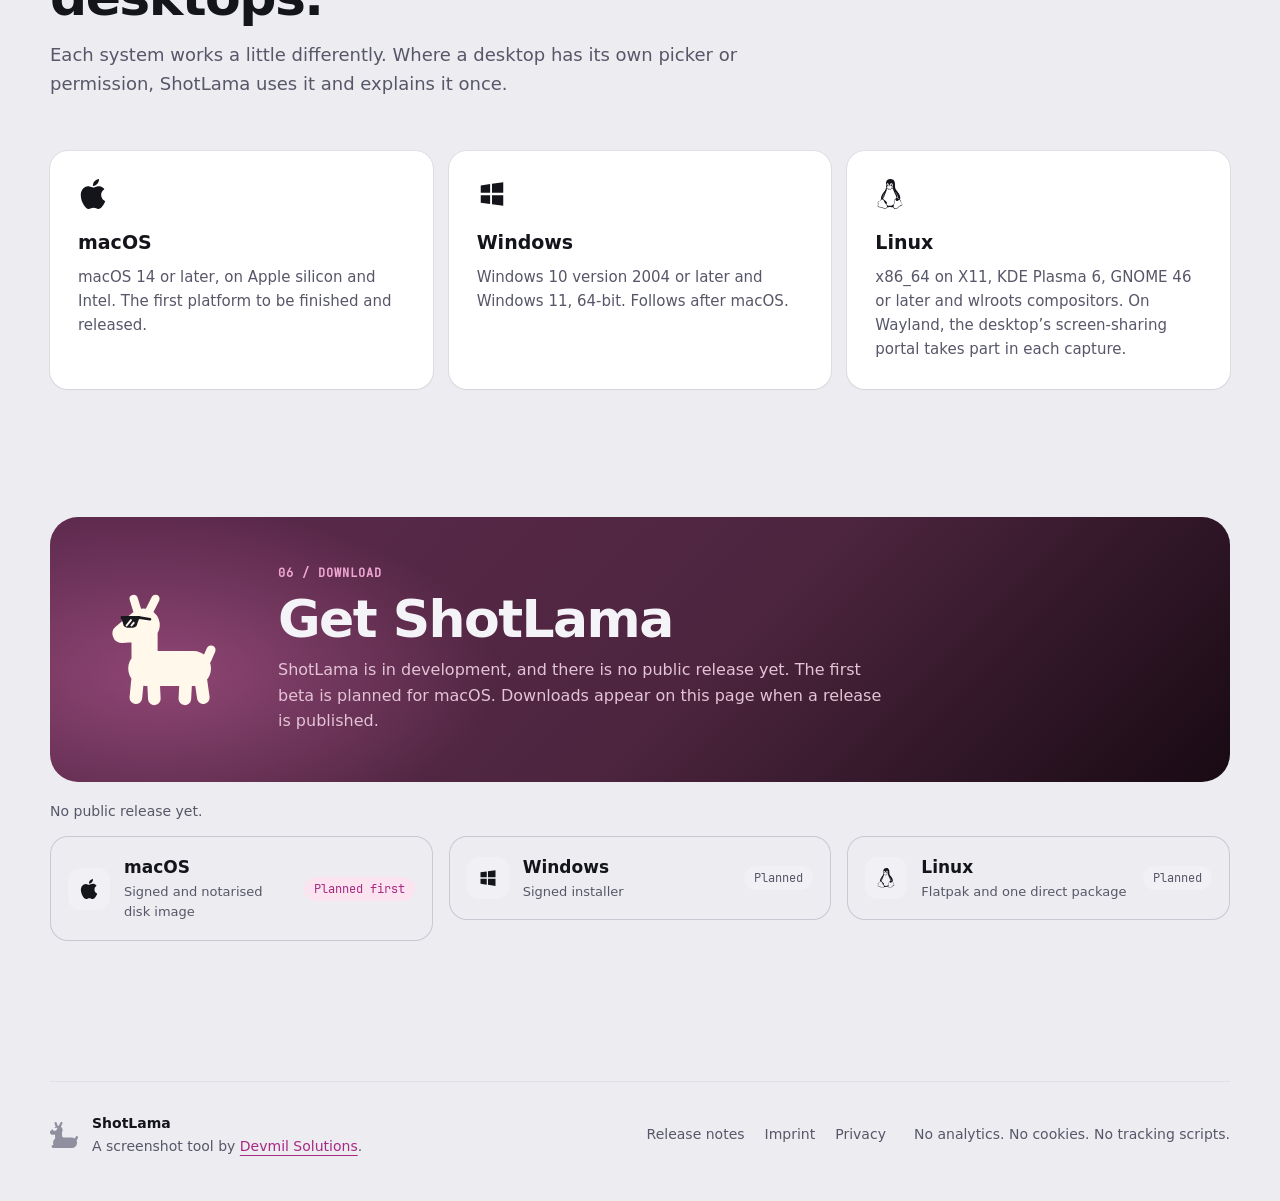
==== commit a9557134: "Sync website from Forgejo Mirrored from 488c309d28b73e4e85cda2ac7880c870fe435e04." ====
--- a/webfront/index.html
+++ b/webfront/index.html
@@ -3,8 +3,8 @@
 <head>
   <meta charset="utf-8">
   <meta name="viewport" content="width=device-width, initial-scale=1">
-  <title>ShotLama · Capture a moment. Make your point.</title>
-  <meta name="description" content="ShotLama is a screenshot tool for macOS, Windows and Linux. Capture an area, a window or a display, then copy, save, pin or annotate it from a small card.">
+  <title data-de="ShotLama · Den Moment festhalten. Auf den Punkt bringen.">ShotLama · Capture a moment. Make your point.</title>
+  <meta name="description" data-de-content="ShotLama ist ein Screenshot-Werkzeug für macOS, Windows und Linux. Einen Bereich, ein Fenster oder einen Bildschirm aufnehmen, dann aus einer kleinen Karte kopieren, speichern, anheften oder bearbeiten." content="ShotLama is a screenshot tool for macOS, Windows and Linux. Capture an area, a window or a display, then copy, save, pin or annotate it from a small card.">
   <link rel="canonical" href="https://devmil.de/shotlama/">
   <meta name="theme-color" content="#ECECF1" media="(prefers-color-scheme: light)">
   <meta name="theme-color" content="#0F0F14" media="(prefers-color-scheme: dark)">
@@ -23,22 +23,29 @@
   <link rel="stylesheet" href="assets/lama/lama-antics.css">
   <script type="application/ld+json">{"@context":"https://schema.org","@type":"SoftwareApplication","name":"ShotLama","url":"https://devmil.de/shotlama/","applicationCategory":"MultimediaApplication","operatingSystem":"macOS, Windows, Linux","description":"A screenshot tool for macOS, Windows and Linux.","author":{"@type":"Organization","name":"Devmil Solutions"}}</script>
   <script>document.documentElement.classList.add("js")</script>
+  <script src="language.js" defer></script>
   <script src="releases.js" defer></script>
   <script src="assets/lama/lama-antics.js" defer></script>
   <script src="site.js" defer></script>
 </head>
 <body>
-  <a class="skip-link" href="#main">Skip to content</a>
+  <a class="skip-link" href="#main" data-de="Zum Inhalt springen">Skip to content</a>
   <header class="site-header">
-    <a href="index.html" class="brand" aria-label="ShotLama home"><img src="assets/brand/icon-64.png" width="30" height="30" alt="">ShotLama</a>
-    <nav class="nav" aria-label="Primary">
-      <a href="#flow">How it works</a>
-      <a href="#annotate">Annotate</a>
-      <a href="#features">Features</a>
-      <a href="#privacy">Privacy</a>
-      <a href="#download">Download</a>
+    <a href="index.html" class="brand" aria-label="ShotLama home" data-de-aria-label="ShotLama Startseite"><img src="assets/brand/icon-64.png" width="30" height="30" alt="">ShotLama</a>
+    <nav class="nav" aria-label="Primary" data-de-aria-label="Hauptnavigation">
+      <a href="#flow" data-de="Ablauf">How it works</a>
+      <a href="#annotate" data-de="Bearbeiten">Annotate</a>
+      <a href="#features" data-de="Funktionen">Features</a>
+      <a href="#privacy" data-de="Datenschutz">Privacy</a>
+      <a href="#download" data-de="Download">Download</a>
     </nav>
-    <a id="header-release" class="header-release" href="#download"><span class="pulse" aria-hidden="true"></span><span>In development</span></a>
+    <div class="header-end">
+      <a id="header-release" class="header-release" href="#download"><span class="pulse" aria-hidden="true"></span><span data-de="In Entwicklung">In development</span></a>
+      <div class="lang-switch" role="group" aria-label="Language" data-de-aria-label="Sprache">
+        <button type="button" data-language="en" lang="en" aria-pressed="true">EN</button>
+        <button type="button" data-language="de" lang="de" aria-pressed="false">DE</button>
+      </div>
+    </div>
   </header>
 
   <main id="main">
@@ -53,17 +60,17 @@
             <svg class="stars" viewBox="0 0 1200 680" preserveAspectRatio="xMidYMid slice" focusable="false"><g fill="#FDF1F8"><circle cx="1069" cy="424" r="0.8" opacity="0.49"/><circle cx="593" cy="178" r="1.1" opacity="0.40"/><circle cx="569" cy="112" r="0.6" opacity="0.24"/><circle cx="859" cy="258" r="1.1" opacity="0.43"/><circle cx="822" cy="140" r="1.1" opacity="0.17"/><circle cx="402" cy="154" r="1.1" opacity="0.34"/><circle cx="430" cy="338" r="1.1" opacity="0.19"/><circle cx="141" cy="316" r="0.8" opacity="0.18"/><circle cx="970" cy="655" r="1.1" opacity="0.20"/><circle cx="836" cy="518" r="0.8" opacity="0.16"/><circle cx="762" cy="585" r="0.6" opacity="0.46"/><circle cx="726" cy="51" r="0.8" opacity="0.28"/><circle cx="10" cy="415" r="0.6" opacity="0.19"/><circle cx="437" cy="254" r="1.1" opacity="0.49"/><circle cx="119" cy="273" r="0.6" opacity="0.43"/><circle cx="394" cy="618" r="1.1" opacity="0.34"/><circle cx="265" cy="256" r="1.1" opacity="0.26"/><circle cx="712" cy="326" r="0.6" opacity="0.27"/><circle cx="1177" cy="592" r="0.8" opacity="0.27"/><circle cx="103" cy="356" r="0.6" opacity="0.31"/><circle cx="558" cy="485" r="1.1" opacity="0.17"/><circle cx="406" cy="317" r="0.8" opacity="0.18"/><circle cx="993" cy="21" r="1.1" opacity="0.35"/><circle cx="283" cy="412" r="0.8" opacity="0.41"/><circle cx="801" cy="187" r="0.6" opacity="0.50"/><circle cx="308" cy="113" r="0.6" opacity="0.17"/><circle cx="1099" cy="312" r="0.8" opacity="0.43"/><circle cx="101" cy="165" r="0.8" opacity="0.18"/><circle cx="638" cy="256" r="1.1" opacity="0.50"/><circle cx="983" cy="76" r="1.1" opacity="0.18"/><circle cx="495" cy="230" r="1.1" opacity="0.49"/><circle cx="1179" cy="167" r="0.8" opacity="0.17"/><circle cx="996" cy="600" r="0.8" opacity="0.44"/><circle cx="455" cy="567" r="0.8" opacity="0.33"/><circle cx="911" cy="79" r="0.8" opacity="0.41"/><circle cx="469" cy="494" r="0.8" opacity="0.44"/><circle cx="745" cy="612" r="0.6" opacity="0.49"/><circle cx="1183" cy="581" r="1.1" opacity="0.30"/><circle cx="673" cy="592" r="0.6" opacity="0.48"/><circle cx="1138" cy="236" r="1.1" opacity="0.26"/><circle cx="352" cy="216" r="0.8" opacity="0.30"/><circle cx="919" cy="605" r="0.6" opacity="0.33"/><circle cx="1071" cy="10" r="0.6" opacity="0.48"/><circle cx="1133" cy="183" r="0.8" opacity="0.31"/><circle cx="1032" cy="140" r="1.1" opacity="0.34"/><circle cx="927" cy="12" r="0.8" opacity="0.24"/><circle cx="16" cy="478" r="0.8" opacity="0.41"/><circle cx="432" cy="53" r="0.8" opacity="0.18"/><circle cx="31" cy="28" r="0.6" opacity="0.32"/><circle cx="617" cy="626" r="0.6" opacity="0.50"/><circle cx="202" cy="26" r="0.8" opacity="0.34"/><circle cx="454" cy="664" r="0.6" opacity="0.45"/><circle cx="251" cy="438" r="0.6" opacity="0.41"/><circle cx="122" cy="192" r="1.1" opacity="0.24"/><circle cx="730" cy="355" r="1.1" opacity="0.35"/><circle cx="853" cy="415" r="0.6" opacity="0.33"/><circle cx="694" cy="82" r="1.1" opacity="0.44"/><circle cx="68" cy="641" r="1.1" opacity="0.45"/><circle cx="666" cy="329" r="0.6" opacity="0.27"/><circle cx="1102" cy="249" r="0.8" opacity="0.44"/><circle cx="906" cy="127" r="0.8" opacity="0.24"/><circle cx="861" cy="317" r="1.1" opacity="0.22"/><circle cx="748" cy="131" r="0.6" opacity="0.33"/><circle cx="1171" cy="155" r="0.8" opacity="0.18"/><circle cx="896" cy="540" r="0.8" opacity="0.42"/><circle cx="315" cy="679" r="1.1" opacity="0.20"/><circle cx="1095" cy="324" r="0.8" opacity="0.43"/><circle cx="576" cy="416" r="0.6" opacity="0.37"/><circle cx="345" cy="154" r="0.6" opacity="0.30"/><circle cx="658" cy="553" r="0.8" opacity="0.41"/><circle cx="263" cy="295" r="0.6" opacity="0.32"/><circle cx="1028" cy="195" r="0.8" opacity="0.15"/><circle cx="250" cy="343" r="0.8" opacity="0.18"/><circle cx="177" cy="527" r="0.8" opacity="0.24"/><circle cx="144" cy="303" r="0.6" opacity="0.25"/><circle cx="947" cy="329" r="0.6" opacity="0.49"/><circle cx="544" cy="315" r="0.8" opacity="0.45"/><circle cx="1177" cy="526" r="1.1" opacity="0.20"/><circle cx="213" cy="669" r="1.1" opacity="0.42"/><circle cx="527" cy="242" r="0.6" opacity="0.22"/><circle cx="756" cy="446" r="0.8" opacity="0.24"/><circle cx="161" cy="315" r="0.8" opacity="0.49"/><circle cx="416" cy="323" r="0.6" opacity="0.16"/><circle cx="1165" cy="596" r="0.6" opacity="0.27"/><circle cx="1007" cy="413" r="0.8" opacity="0.36"/><circle cx="619" cy="460" r="0.6" opacity="0.41"/><circle cx="436" cy="193" r="0.6" opacity="0.45"/><circle cx="401" cy="235" r="1.1" opacity="0.44"/><circle cx="146" cy="466" r="1.1" opacity="0.22"/><circle cx="1025" cy="128" r="1.1" opacity="0.32"/><circle cx="904" cy="661" r="0.6" opacity="0.20"/><circle cx="892" cy="403" r="0.6" opacity="0.39"/><circle cx="775" cy="497" r="0.8" opacity="0.45"/><circle cx="489" cy="334" r="0.8" opacity="0.48"/><circle cx="355" cy="504" r="0.6" opacity="0.32"/><circle cx="832" cy="666" r="0.8" opacity="0.18"/><circle cx="376" cy="508" r="0.6" opacity="0.24"/><circle cx="264" cy="203" r="0.6" opacity="0.24"/><circle cx="73" cy="127" r="0.8" opacity="0.30"/><circle cx="179" cy="303" r="1.1" opacity="0.38"/><circle cx="1088" cy="318" r="1.1" opacity="0.28"/><circle cx="539" cy="576" r="0.6" opacity="0.42"/><circle cx="63" cy="549" r="0.8" opacity="0.34"/><circle cx="146" cy="56" r="0.8" opacity="0.25"/><circle cx="719" cy="493" r="0.6" opacity="0.42"/><circle cx="220" cy="44" r="0.8" opacity="0.28"/><circle cx="914" cy="337" r="0.8" opacity="0.28"/><circle cx="449" cy="8" r="1.1" opacity="0.43"/><circle cx="232" cy="356" r="1.1" opacity="0.43"/><circle cx="782" cy="117" r="1.1" opacity="0.35"/></g></svg>
           </div>
           <div class="hero-copy">
-            <p class="eyebrow">Screenshots for macOS, Windows and Linux</p>
-            <h1 id="hero-title">Capture a moment.<br><span>Make your point.</span></h1>
-            <p class="intro">ShotLama waits in your menu bar or tray. Press a shortcut, select what you want to show, and the capture lands in a small card, ready to copy, save, drag into another app or annotate.</p>
+            <p class="eyebrow" data-de="Screenshots für macOS, Windows und Linux">Screenshots for macOS, Windows and Linux</p>
+            <h1 id="hero-title"><span data-de="Den Moment festhalten.">Capture a moment.</span><br><span class="accent" data-de="Auf den Punkt bringen.">Make your point.</span></h1>
+            <p class="intro" data-de="ShotLama wartet in der Menüleiste oder im Infobereich. Ein Tastenkürzel drücken, auswählen, was zu sehen sein soll, und die Aufnahme landet in einer kleinen Karte: bereit zum Kopieren, Speichern, Ziehen in eine andere App oder Bearbeiten.">ShotLama waits in your menu bar or tray. Press a shortcut, select what you want to show, and the capture lands in a small card, ready to copy, save, drag into another app or annotate.</p>
             <div class="actions">
-              <a id="hero-download" class="button primary" href="#download"><span class="icon" style="--icon:url(assets/icons/download.svg)"></span><span>Get ShotLama</span></a>
-              <a class="button ghost" href="#flow">How it works</a>
+              <a id="hero-download" class="button primary" href="#download"><span class="icon" style="--icon:url(assets/icons/download.svg)"></span><span data-de="ShotLama herunterladen">Get ShotLama</span></a>
+              <a class="button ghost" href="#flow" data-de="So funktioniert es">How it works</a>
             </div>
             <ul class="hero-facts" aria-label="Status">
-              <li><span class="dot" aria-hidden="true"></span>In development</li>
-              <li>macOS first, then Windows and Linux</li>
-              <li>No account, no cloud</li>
+              <li><span class="dot" aria-hidden="true"></span><span data-de="In Entwicklung">In development</span></li>
+              <li data-de="Zuerst macOS, dann Windows und Linux">macOS first, then Windows and Linux</li>
+              <li data-de="Kein Konto, keine Cloud">No account, no cloud</li>
             </ul>
           </div>
           <div class="hero-scene" aria-hidden="true">
@@ -96,11 +103,11 @@
           <div class="flash"></div>
         </div>
 
-        <div id="qa-stack" class="qa-stack" role="region" aria-label="Quick Access cards (a model of the app)"></div>
+        <div id="qa-stack" class="qa-stack" role="region" aria-label="Quick Access cards (a model of the app)" data-de-aria-label="Schnellzugriff-Karten (ein Modell der App)"></div>
 
         <div class="stage-hint">
-          <button id="capture-demo" type="button" class="button veil small"><span class="icon" style="--icon:url(assets/icons/square-dashed.svg)"></span>Take a capture</button>
-          <span class="hint-pointer">or drag across this area</span>
+          <button id="capture-demo" type="button" class="button veil small"><span class="icon" style="--icon:url(assets/icons/square-dashed.svg)"></span><span data-de="Aufnahme machen">Take a capture</span></button>
+          <span class="hint-pointer" data-de="oder über diese Fläche ziehen">or drag across this area</span>
         </div>
         <p id="stage-status" class="visually-hidden" role="status" aria-live="polite"></p>
       </div>
@@ -110,12 +117,12 @@
             <div class="qa-thumb"></div>
             <div class="qa-scrim" aria-hidden="true"></div>
             <div class="qa-actions">
-              <button type="button" class="qa-pill" data-action="copy">Copy</button>
-              <button type="button" class="qa-pill" data-action="save">Save</button>
-            </div>
-            <button type="button" class="qa-corner tl" data-action="close" aria-label="Close"><span class="icon" style="--icon:url(assets/icons/x.svg)"></span></button>
-            <button type="button" class="qa-corner tr" data-action="pin" aria-label="Pin to the screen"><span class="icon" style="--icon:url(assets/icons/pin.svg)"></span></button>
-            <a class="qa-corner bl" data-action="annotate" href="#annotate" aria-label="Annotate"><span class="icon" style="--icon:url(assets/icons/pen-line.svg)"></span></a>
+              <button type="button" class="qa-pill" data-action="copy" data-de="Kopieren">Copy</button>
+              <button type="button" class="qa-pill" data-action="save" data-de="Speichern">Save</button>
+            </div>
+            <button type="button" class="qa-corner tl" data-action="close" aria-label="Close" data-de-aria-label="Schließen"><span class="icon" style="--icon:url(assets/icons/x.svg)"></span></button>
+            <button type="button" class="qa-corner tr" data-action="pin" aria-label="Pin to the screen" data-de-aria-label="Auf dem Bildschirm anheften"><span class="icon" style="--icon:url(assets/icons/pin.svg)"></span></button>
+            <a class="qa-corner bl" data-action="annotate" href="#annotate" aria-label="Annotate" data-de-aria-label="Bearbeiten"><span class="icon" style="--icon:url(assets/icons/pen-line.svg)"></span></a>
           </div>
           <p class="qa-meta mono"></p>
         </article>
@@ -124,9 +131,9 @@
 
     <section id="flow" class="section wrap" aria-labelledby="flow-title">
       <div class="section-heading reveal">
-        <p class="eyebrow">01 / How it works</p>
-        <h2 id="flow-title">From shortcut to someone else’s screen.</h2>
-        <p>Most captures need a few seconds of work. ShotLama keeps each step close to the one before.</p>
+        <p class="eyebrow" data-de="01 / Ablauf">01 / How it works</p>
+        <h2 id="flow-title" data-de="Vom Tastenkürzel auf einen anderen Bildschirm.">From shortcut to someone else’s screen.</h2>
+        <p data-de="Die meisten Aufnahmen brauchen ein paar Sekunden Arbeit. ShotLama hält jeden Schritt nah am vorherigen.">Most captures need a few seconds of work. ShotLama keeps each step close to the one before.</p>
       </div>
       <ol class="flow">
         <li class="step reveal">
@@ -136,18 +143,18 @@
             <div class="mini-loupe"></div>
           </div>
           <p class="step-number mono">01</p>
-          <h3>Capture</h3>
-          <p>Press a shortcut and the screen holds still. Select an area, a window or a whole display, with a loupe, snapping and exact sizes.</p>
+          <h3 data-de="Aufnehmen">Capture</h3>
+          <p data-de="Ein Tastenkürzel drücken, und der Bildschirm hält still. Einen Bereich, ein Fenster oder einen ganzen Bildschirm auswählen, mit Lupe, Einrasten und exakten Größen.">Press a shortcut and the screen holds still. Select an area, a window or a whole display, with a loupe, snapping and exact sizes.</p>
         </li>
         <li class="step reveal" style="--i:1">
           <div class="art art-card" aria-hidden="true">
             <div class="mini-card back"></div>
-            <div class="mini-card"><span class="pill">Copy</span><span class="pill">Save</span></div>
-            <div class="mini-toast"><span class="icon" style="--icon:url(assets/icons/check.svg)"></span>Copied</div>
+            <div class="mini-card"><span class="pill" data-de="Kopieren">Copy</span><span class="pill" data-de="Speichern">Save</span></div>
+            <div class="mini-toast"><span class="icon" style="--icon:url(assets/icons/check.svg)"></span><span data-de="Kopiert">Copied</span></div>
           </div>
           <p class="step-number mono">02</p>
-          <h3>Quick Access</h3>
-          <p>The capture lands in a card in the corner of your screen. Copy it, save it, drag it into another app, pin it, or swipe it away.</p>
+          <h3 data-de="Schnellzugriff">Quick Access</h3>
+          <p data-de="Die Aufnahme landet in einer Karte in der Bildschirmecke. Kopieren, speichern, in eine andere App ziehen, anheften oder wegwischen.">The capture lands in a card in the corner of your screen. Copy it, save it, drag it into another app, pin it, or swipe it away.</p>
         </li>
         <li class="step reveal" style="--i:2">
           <div class="art art-annotate" aria-hidden="true">
@@ -155,38 +162,38 @@
             <svg viewBox="0 0 200 120" focusable="false"><path class="mini-arrow" d="M150 104C138 84 120 74 96 72"/><path class="mini-head" d="m86 72 14-8-2 9 2 9Z"/><circle class="mini-count" cx="46" cy="30" r="9"/><text x="46" y="34" text-anchor="middle">1</text></svg>
           </div>
           <p class="step-number mono">03</p>
-          <h3>Annotate</h3>
-          <p>Open the editor for arrows, text, counters and concealment. Put the result on a background and share a capture that explains itself.</p>
+          <h3 data-de="Bearbeiten">Annotate</h3>
+          <p data-de="Im Editor gibt es Pfeile, Text, Nummerierung und Verbergen. Das Ergebnis auf einen Hintergrund legen und eine Aufnahme teilen, die sich selbst erklärt.">Open the editor for arrows, text, counters and concealment. Put the result on a background and share a capture that explains itself.</p>
         </li>
       </ol>
     </section>
 
     <section id="annotate" class="section wrap" aria-labelledby="annotate-title">
       <div class="section-heading reveal">
-        <p class="eyebrow">02 / Annotate</p>
-        <h2 id="annotate-title">Point at what matters.</h2>
-        <p>Arrows, shapes, text, counters, a highlighter, spotlight and concealment. Every mark stays editable, even when you reopen the capture from History weeks later.</p>
+        <p class="eyebrow" data-de="02 / Bearbeiten">02 / Annotate</p>
+        <h2 id="annotate-title" data-de="Zeigen, worauf es ankommt.">Point at what matters.</h2>
+        <p data-de="Pfeile, Formen, Text, Nummerierung, Textmarker, Spotlight und Verbergen. Jede Markierung bleibt bearbeitbar, auch wenn die Aufnahme Wochen später aus dem Verlauf wieder geöffnet wird.">Arrows, shapes, text, counters, a highlighter, spotlight and concealment. Every mark stays editable, even when you reopen the capture from History weeks later.</p>
       </div>
 
       <div id="editor" class="editor reveal">
         <div class="editor-bar">
           <span class="lights" aria-hidden="true"><i></i><i></i><i></i><span class="icon" style="--icon:url(assets/icons/undo-2.svg)"></span><span class="icon" style="--icon:url(assets/icons/redo-2.svg)"></span></span>
-          <div class="dock" role="group" aria-label="Annotation layers">
-            <button type="button" data-layer="arrow" aria-pressed="true" title="Arrow and text"><span class="icon" style="--icon:url(assets/icons/arrow-up-right.svg)"></span><span class="visually-hidden">Arrow and text</span></button>
-            <button type="button" data-layer="shape" aria-pressed="true" title="Rectangle"><span class="icon" style="--icon:url(assets/icons/square.svg)"></span><span class="visually-hidden">Rectangle</span></button>
-            <button type="button" data-layer="counter" aria-pressed="true" title="Counters"><span class="icon" style="--icon:url(assets/icons/hash.svg)"></span><span class="visually-hidden">Counters</span></button>
-            <button type="button" data-layer="highlight" aria-pressed="true" title="Highlighter"><span class="icon" style="--icon:url(assets/icons/highlighter.svg)"></span><span class="visually-hidden">Highlighter</span></button>
-            <button type="button" data-layer="conceal" aria-pressed="true" title="Conceal"><span class="icon" style="--icon:url(assets/icons/eye-off.svg)"></span><span class="visually-hidden">Conceal</span></button>
+          <div class="dock" role="group" aria-label="Annotation layers" data-de-aria-label="Bearbeitungsebenen">
+            <button type="button" data-layer="arrow" aria-pressed="true" title="Arrow and text" data-de-title="Pfeil und Text"><span class="icon" style="--icon:url(assets/icons/arrow-up-right.svg)"></span><span class="visually-hidden" data-de="Pfeil und Text">Arrow and text</span></button>
+            <button type="button" data-layer="shape" aria-pressed="true" title="Rectangle" data-de-title="Rechteck"><span class="icon" style="--icon:url(assets/icons/square.svg)"></span><span class="visually-hidden" data-de="Rechteck">Rectangle</span></button>
+            <button type="button" data-layer="counter" aria-pressed="true" title="Counters" data-de-title="Nummerierung"><span class="icon" style="--icon:url(assets/icons/hash.svg)"></span><span class="visually-hidden" data-de="Nummerierung">Counters</span></button>
+            <button type="button" data-layer="highlight" aria-pressed="true" title="Highlighter" data-de-title="Textmarker"><span class="icon" style="--icon:url(assets/icons/highlighter.svg)"></span><span class="visually-hidden" data-de="Textmarker">Highlighter</span></button>
+            <button type="button" data-layer="conceal" aria-pressed="true" title="Conceal" data-de-title="Verbergen"><span class="icon" style="--icon:url(assets/icons/eye-off.svg)"></span><span class="visually-hidden" data-de="Verbergen">Conceal</span></button>
             <button type="button" data-layer="spotlight" aria-pressed="false" title="Spotlight"><span class="icon" style="--icon:url(assets/icons/scan-eye.svg)"></span><span class="visually-hidden">Spotlight</span></button>
           </div>
-          <span class="editor-actions" aria-hidden="true"><span class="fake-button">Copy</span><span class="fake-button primary">Save</span></span>
+          <span class="editor-actions" aria-hidden="true"><span class="fake-button" data-de="Kopieren">Copy</span><span class="fake-button primary" data-de="Speichern">Save</span></span>
         </div>
         <div class="editor-body">
           <div id="canvas" class="canvas">
             <div id="backdrop" class="backdrop" data-bg="veil">
               <div id="capture" class="capture">
                 <svg class="doc" viewBox="0 0 640 420" role="img" aria-labelledby="doc-title" focusable="false">
-                  <title id="doc-title">A made-up project dashboard called Orbit, annotated with an arrow, a rectangle, two counters and a highlight. The owner’s address is concealed.</title>
+                  <title id="doc-title" data-de="Ein erfundenes Projekt-Dashboard namens Orbit, bearbeitet mit einem Pfeil, einem Rechteck, zwei Nummern und einer Markierung. Die Adresse des Besitzers ist verborgen.">A made-up project dashboard called Orbit, annotated with an arrow, a rectangle, two counters and a highlight. The owner’s address is concealed.</title>
                   <defs>
                     <linearGradient id="bar" x1="0" y1="0" x2="0" y2="1"><stop offset="0" stop-color="#3B82F6"/><stop offset="1" stop-color="#93C5FD"/></linearGradient>
                   </defs>
@@ -233,7 +240,7 @@
                   <g class="layer arrow" data-layer="arrow">
                     <path class="ann-fill" d="M388 394C350 393 300 381 259.1 354.6L256.9 361.4C300 386 350 396 388 394Z"/>
                     <path class="ann-fill" d="M236 352L261 347.4 255 368.6Z"/>
-                    <text x="396" y="398" class="hand ann-text">New filter lives here</text>
+                    <text x="396" y="398" class="hand ann-text" data-de="Hier: der neue Filter">New filter lives here</text>
                   </g>
                   <g class="layer counter" data-layer="counter">
                     <g class="count"><circle class="ann-fill" cx="144" cy="74" r="12"/><text x="144" y="78.5" text-anchor="middle">1</text></g>
@@ -243,99 +250,99 @@
               </div>
             </div>
           </div>
-          <aside class="inspector" aria-label="Background">
-            <h3>Background</h3>
-            <div class="swatches" role="radiogroup" aria-label="Backdrop">
-              <button type="button" role="radio" aria-checked="false" data-bg="none" aria-label="None"></button>
-              <button type="button" role="radio" aria-checked="true" data-bg="veil" aria-label="Veil"></button>
-              <button type="button" role="radio" aria-checked="false" data-bg="match" aria-label="Match the capture"></button>
-              <button type="button" role="radio" aria-checked="false" data-bg="dusk" aria-label="Dusk"></button>
-              <button type="button" role="radio" aria-checked="false" data-bg="lagoon" aria-label="Lagoon"></button>
-              <button type="button" role="radio" aria-checked="false" data-bg="ember" aria-label="Ember"></button>
-              <button type="button" role="radio" aria-checked="false" data-bg="peach" aria-label="Peach"></button>
-              <button type="button" role="radio" aria-checked="false" data-bg="meadow" aria-label="Meadow"></button>
-              <button type="button" role="radio" aria-checked="false" data-bg="midnight" aria-label="Midnight"></button>
-              <button type="button" role="radio" aria-checked="false" data-bg="graphite" aria-label="Graphite"></button>
-            </div>
-            <label class="slider"><span>Padding <output id="pad-value" class="mono">64 pt</output></span><input id="pad" type="range" min="0" max="256" step="8" value="64"></label>
-            <label class="slider"><span>Corners <output id="radius-value" class="mono">12 pt</output></span><input id="radius" type="range" min="0" max="40" step="2" value="12"></label>
+          <aside class="inspector" aria-label="Background" data-de-aria-label="Hintergrund">
+            <h3 data-de="Hintergrund">Background</h3>
+            <div class="swatches" role="radiogroup" aria-label="Backdrop" data-de-aria-label="Hintergrundfläche">
+              <button type="button" role="radio" aria-checked="false" data-bg="none" aria-label="None" data-de-aria-label="Ohne"></button>
+              <button type="button" role="radio" aria-checked="true" data-bg="veil" aria-label="Veil" data-de-aria-label="Schleier"></button>
+              <button type="button" role="radio" aria-checked="false" data-bg="match" aria-label="Match the capture" data-de-aria-label="Passend zur Aufnahme"></button>
+              <button type="button" role="radio" aria-checked="false" data-bg="dusk" aria-label="Dusk" data-de-aria-label="Dämmerung"></button>
+              <button type="button" role="radio" aria-checked="false" data-bg="lagoon" aria-label="Lagoon" data-de-aria-label="Lagune"></button>
+              <button type="button" role="radio" aria-checked="false" data-bg="ember" aria-label="Ember" data-de-aria-label="Glut"></button>
+              <button type="button" role="radio" aria-checked="false" data-bg="peach" aria-label="Peach" data-de-aria-label="Pfirsich"></button>
+              <button type="button" role="radio" aria-checked="false" data-bg="meadow" aria-label="Meadow" data-de-aria-label="Wiese"></button>
+              <button type="button" role="radio" aria-checked="false" data-bg="midnight" aria-label="Midnight" data-de-aria-label="Mitternacht"></button>
+              <button type="button" role="radio" aria-checked="false" data-bg="graphite" aria-label="Graphite" data-de-aria-label="Graphit"></button>
+            </div>
+            <label class="slider"><span><span data-de="Abstand">Padding</span> <output id="pad-value" class="mono">64 pt</output></span><input id="pad" type="range" min="0" max="256" step="8" value="64"></label>
+            <label class="slider"><span><span data-de="Ecken">Corners</span> <output id="radius-value" class="mono">12 pt</output></span><input id="radius" type="range" min="0" max="40" step="2" value="12"></label>
             <div class="field">
-              <span id="shadow-label">Shadow</span>
+              <span id="shadow-label" data-de="Schatten">Shadow</span>
               <div class="segmented" role="radiogroup" aria-labelledby="shadow-label">
-                <button type="button" role="radio" aria-checked="false" data-shadow="none">None</button>
-                <button type="button" role="radio" aria-checked="false" data-shadow="soft">Soft</button>
-                <button type="button" role="radio" aria-checked="false" data-shadow="medium">Medium</button>
-                <button type="button" role="radio" aria-checked="true" data-shadow="deep">Deep</button>
+                <button type="button" role="radio" aria-checked="false" data-shadow="none" data-de="Ohne">None</button>
+                <button type="button" role="radio" aria-checked="false" data-shadow="soft" data-de="Weich">Soft</button>
+                <button type="button" role="radio" aria-checked="false" data-shadow="medium" data-de="Mittel">Medium</button>
+                <button type="button" role="radio" aria-checked="true" data-shadow="deep" data-de="Tief">Deep</button>
               </div>
             </div>
           </aside>
         </div>
         <div class="editor-foot">
-          <div class="palette" role="radiogroup" aria-label="Annotation colour">
-            <button type="button" role="radio" aria-checked="true" data-color="#FF3B30" style="--c:#FF3B30" aria-label="Red"></button>
-            <button type="button" role="radio" aria-checked="false" data-color="#FF9500" style="--c:#FF9500" aria-label="Orange"></button>
-            <button type="button" role="radio" aria-checked="false" data-color="#34C759" style="--c:#34C759" aria-label="Green"></button>
-            <button type="button" role="radio" aria-checked="false" data-color="#0A84FF" style="--c:#0A84FF" aria-label="Blue"></button>
-            <button type="button" role="radio" aria-checked="false" data-color="#AF52DE" style="--c:#AF52DE" aria-label="Purple"></button>
-            <button type="button" role="radio" aria-checked="false" data-color="#1C1C1E" style="--c:#1C1C1E" aria-label="Black"></button>
+          <div class="palette" role="radiogroup" aria-label="Annotation colour" data-de-aria-label="Farbe der Markierungen">
+            <button type="button" role="radio" aria-checked="true" data-color="#FF3B30" style="--c:#FF3B30" aria-label="Red" data-de-aria-label="Rot"></button>
+            <button type="button" role="radio" aria-checked="false" data-color="#FF9500" style="--c:#FF9500" aria-label="Orange" data-de-aria-label="Orange"></button>
+            <button type="button" role="radio" aria-checked="false" data-color="#34C759" style="--c:#34C759" aria-label="Green" data-de-aria-label="Grün"></button>
+            <button type="button" role="radio" aria-checked="false" data-color="#0A84FF" style="--c:#0A84FF" aria-label="Blue" data-de-aria-label="Blau"></button>
+            <button type="button" role="radio" aria-checked="false" data-color="#AF52DE" style="--c:#AF52DE" aria-label="Purple" data-de-aria-label="Lila"></button>
+            <button type="button" role="radio" aria-checked="false" data-color="#1C1C1E" style="--c:#1C1C1E" aria-label="Black" data-de-aria-label="Schwarz"></button>
           </div>
           <span id="doc-size" class="mono doc-size">768 × 548 pt · PNG</span>
         </div>
       </div>
-      <p class="demo-note">A model, not the app. The dashboard is made up. Toggle the tools, change the colour and pick a background.</p>
+      <p class="demo-note" data-de="Ein Modell, nicht die App. Das Dashboard ist erfunden. Werkzeuge umschalten, die Farbe ändern und einen Hintergrund wählen.">A model, not the app. The dashboard is made up. Toggle the tools, change the colour and pick a background.</p>
     </section>
 
     <section id="features" class="section wrap" aria-labelledby="features-title">
       <div class="section-heading reveal">
-        <p class="eyebrow">03 / Features</p>
-        <h2 id="features-title">What it does.</h2>
-        <p>The first release covers still captures from shortcut to shared file. Screen recording follows after it.</p>
+        <p class="eyebrow" data-de="03 / Funktionen">03 / Features</p>
+        <h2 id="features-title" data-de="Was es kann.">What it does.</h2>
+        <p data-de="Die erste Version deckt Standbilder ab, vom Tastenkürzel bis zur geteilten Datei. Bildschirmvideos folgen danach.">The first release covers still captures from shortcut to shared file. Screen recording follows after it.</p>
       </div>
       <div class="feature-grid">
         <article class="feature reveal">
           <span class="feature-icon"><span class="icon" style="--icon:url(assets/icons/crop.svg)"></span></span>
-          <h3>Area, window and display</h3>
-          <p>The screen holds still while you select. A loupe, edge snapping and exact sizes help you get the pixels you mean. Window captures can sit on your wallpaper.</p>
+          <h3 data-de="Bereich, Fenster und Bildschirm">Area, window and display</h3>
+          <p data-de="Der Bildschirm hält während der Auswahl still. Lupe, Einrasten an Kanten und exakte Größen helfen, genau die gemeinten Pixel zu treffen. Fensteraufnahmen können auf dem eigenen Hintergrundbild liegen.">The screen holds still while you select. A loupe, edge snapping and exact sizes help you get the pixels you mean. Window captures can sit on your wallpaper.</p>
         </article>
         <article class="feature reveal" style="--i:1">
           <span class="feature-icon"><span class="icon" style="--icon:url(assets/icons/layers.svg)"></span></span>
-          <h3>Quick Access</h3>
-          <p>Every capture waits in a card. Copy, save, drag into any app, pin or annotate with one gesture. The card never takes the focus away from what you are doing.</p>
+          <h3 data-de="Schnellzugriff">Quick Access</h3>
+          <p data-de="Jede Aufnahme wartet in einer Karte. Kopieren, speichern, in jede App ziehen, anheften oder bearbeiten, mit einer Geste. Die Karte nimmt der laufenden Arbeit nie den Fokus.">Every capture waits in a card. Copy, save, drag into any app, pin or annotate with one gesture. The card never takes the focus away from what you are doing.</p>
         </article>
         <article class="feature reveal" style="--i:2">
           <span class="feature-icon"><span class="icon" style="--icon:url(assets/icons/pen-line.svg)"></span></span>
-          <h3>Annotate</h3>
-          <p>Tapered arrows, shapes, text in three faces, counters, a highlighter and spotlight. Undo and redo go back as far as you need.</p>
+          <h3 data-de="Bearbeiten">Annotate</h3>
+          <p data-de="Spitz zulaufende Pfeile, Formen, Text in drei Schriften, Nummerierung, Textmarker und Spotlight. Rückgängig und Wiederholen reichen so weit zurück wie nötig.">Tapered arrows, shapes, text in three faces, counters, a highlighter and spotlight. Undo and redo go back as far as you need.</p>
         </article>
         <article class="feature reveal">
           <span class="feature-icon"><span class="icon" style="--icon:url(assets/icons/wallpaper.svg)"></span></span>
-          <h3>Backgrounds</h3>
-          <p>Place a capture on a gradient, a colour, your wallpaper or colours taken from the capture itself, with padding, corners and a shadow.</p>
+          <h3 data-de="Hintergründe">Backgrounds</h3>
+          <p data-de="Eine Aufnahme auf einen Verlauf, eine Farbe, das eigene Hintergrundbild oder Farben aus der Aufnahme selbst legen, mit Abstand, Ecken und Schatten.">Place a capture on a gradient, a colour, your wallpaper or colours taken from the capture itself, with padding, corners and a shadow.</p>
         </article>
         <article class="feature reveal" style="--i:1">
           <span class="feature-icon"><span class="icon" style="--icon:url(assets/icons/pin.svg)"></span></span>
-          <h3>Pin</h3>
-          <p>Keep a capture floating above your work while you type or compare. Zoom it, fade it, or let clicks pass through to the window below.</p>
+          <h3 data-de="Anheften">Pin</h3>
+          <p data-de="Eine Aufnahme schwebt beim Tippen oder Vergleichen über der Arbeit. Zoomen, abblenden oder Klicks an das Fenster darunter durchlassen.">Keep a capture floating above your work while you type or compare. Zoom it, fade it, or let clicks pass through to the window below.</p>
         </article>
         <article class="feature reveal" style="--i:2">
           <span class="feature-icon"><span class="icon" style="--icon:url(assets/icons/scan-text.svg)"></span></span>
-          <h3>Capture Text</h3>
-          <p>Select an area and copy the text in it. Recognition runs on your computer with the engine your system provides.</p>
+          <h3 data-de="Text erfassen">Capture Text</h3>
+          <p data-de="Einen Bereich auswählen und den Text darin kopieren. Die Erkennung läuft auf dem eigenen Computer, mit der Engine, die das System mitbringt.">Select an area and copy the text in it. Recognition runs on your computer with the engine your system provides.</p>
         </article>
         <article class="feature reveal">
           <span class="feature-icon"><span class="icon" style="--icon:url(assets/icons/history.svg)"></span></span>
-          <h3>History</h3>
-          <p>Earlier captures stay at hand. Reopen one and every arrow and label is still editable. You choose how long History keeps them.</p>
+          <h3 data-de="Verlauf">History</h3>
+          <p data-de="Frühere Aufnahmen bleiben griffbereit. Wieder geöffnet, ist jeder Pfeil und jede Beschriftung noch bearbeitbar. Wie lange der Verlauf sie aufbewahrt, ist einstellbar.">Earlier captures stay at hand. Reopen one and every arrow and label is still editable. You choose how long History keeps them.</p>
         </article>
         <article class="feature reveal" style="--i:1">
           <span class="feature-icon"><span class="icon" style="--icon:url(assets/icons/keyboard.svg)"></span></span>
-          <h3>Keyboard all the way</h3>
-          <p>Go from shortcut to clipboard without touching the pointer. Every shortcut can be changed, and conflicts are shown before they bite.</p>
+          <h3 data-de="Alles per Tastatur">Keyboard all the way</h3>
+          <p data-de="Vom Tastenkürzel bis in die Zwischenablage, ohne den Zeiger zu berühren. Jedes Tastenkürzel lässt sich ändern, und Konflikte werden angezeigt, bevor sie stören.">Go from shortcut to clipboard without touching the pointer. Every shortcut can be changed, and conflicts are shown before they bite.</p>
         </article>
         <article class="feature later reveal" style="--i:2">
           <span class="feature-icon"><span class="icon" style="--icon:url(assets/icons/video.svg)"></span></span>
-          <h3>Recording <span class="badge">Later</span></h3>
-          <p>Video and GIF with audio, clicks and keystrokes, a trim editor, and later scrolling capture. Planned after the first release.</p>
+          <h3><span data-de="Bildschirmvideo">Recording</span> <span class="badge" data-de="Später">Later</span></h3>
+          <p data-de="Video und GIF mit Ton, Klicks und Tastenanschlägen, ein Editor zum Kürzen und später Scroll-Aufnahmen. Geplant nach der ersten Version.">Video and GIF with audio, clicks and keystrokes, a trim editor, and later scrolling capture. Planned after the first release.</p>
         </article>
       </div>
     </section>
@@ -343,25 +350,25 @@
     <section id="privacy" class="section wrap" aria-labelledby="privacy-title">
       <div class="privacy reveal">
         <div class="privacy-copy">
-          <p class="eyebrow">04 / Privacy</p>
-          <h2 id="privacy-title">Your captures stay on your computer.</h2>
-          <p>Screens show private things. ShotLama is built so that what you capture goes only where you send it.</p>
+          <p class="eyebrow" data-de="04 / Datenschutz">04 / Privacy</p>
+          <h2 id="privacy-title" data-de="Aufnahmen bleiben auf dem eigenen Computer.">Your captures stay on your computer.</h2>
+          <p data-de="Bildschirme zeigen Privates. ShotLama ist so gebaut, dass eine Aufnahme nur dorthin gelangt, wohin sie geschickt wird.">Screens show private things. ShotLama is built so that what you capture goes only where you send it.</p>
           <ul class="checks">
-            <li>No account and no cloud. Captures and History live on your disk.</li>
-            <li>Concealment is flattened into every copy and file. A blurred address cannot be restored from the output.</li>
-            <li>Saved images carry no metadata: no location, no device name, no timestamps.</li>
-            <li>The only network access is an update check, and only when you allow it.</li>
+            <li data-de="Kein Konto und keine Cloud. Aufnahmen und Verlauf liegen auf der eigenen Festplatte.">No account and no cloud. Captures and History live on your disk.</li>
+            <li data-de="Verborgenes wird in jede Kopie und Datei eingerechnet. Eine unkenntlich gemachte Adresse lässt sich aus dem Ergebnis nicht wiederherstellen.">Concealment is flattened into every copy and file. A blurred address cannot be restored from the output.</li>
+            <li data-de="Gespeicherte Bilder enthalten keine Metadaten: keinen Ort, keinen Gerätenamen, keine Zeitstempel.">Saved images carry no metadata: no location, no device name, no timestamps.</li>
+            <li data-de="Der einzige Netzwerkzugriff ist eine Update-Prüfung, und nur mit Erlaubnis.">The only network access is an update check, and only when you allow it.</li>
           </ul>
         </div>
         <div class="privacy-art" aria-hidden="true">
           <div class="file-card">
             <div class="file-head"><span class="icon" style="--icon:url(assets/icons/file-image.svg)"></span><span class="mono">capture.png</span></div>
             <dl>
-              <div><dt>Location</dt><dd>none</dd></div>
-              <div><dt>Device</dt><dd>none</dd></div>
-              <div><dt>Created by</dt><dd>none</dd></div>
-              <div><dt>Timestamps</dt><dd>none</dd></div>
-              <div><dt>Colour</dt><dd class="ok">sRGB</dd></div>
+              <div><dt data-de="Ort">Location</dt><dd data-de="keiner">none</dd></div>
+              <div><dt data-de="Gerät">Device</dt><dd data-de="keines">none</dd></div>
+              <div><dt data-de="Erstellt mit">Created by</dt><dd data-de="nichts">none</dd></div>
+              <div><dt data-de="Zeitstempel">Timestamps</dt><dd data-de="keine">none</dd></div>
+              <div><dt data-de="Farbe">Colour</dt><dd class="ok">sRGB</dd></div>
             </dl>
           </div>
           <img class="privacy-lama" src="assets/lama/lama-resting.svg" width="150" height="150" alt="">
@@ -371,25 +378,25 @@
 
     <section id="platforms" class="section wrap" aria-labelledby="platforms-title">
       <div class="section-heading reveal">
-        <p class="eyebrow">05 / Platforms</p>
-        <h2 id="platforms-title">One tool on three desktops.</h2>
-        <p>Each system works a little differently. Where a desktop has its own picker or permission, ShotLama uses it and explains it once.</p>
+        <p class="eyebrow" data-de="05 / Plattformen">05 / Platforms</p>
+        <h2 id="platforms-title" data-de="Ein Werkzeug auf drei Desktops.">One tool on three desktops.</h2>
+        <p data-de="Jedes System funktioniert ein wenig anders. Wo ein Desktop eine eigene Auswahl oder Berechtigung hat, nutzt ShotLama sie und erklärt sie einmal.">Each system works a little differently. Where a desktop has its own picker or permission, ShotLama uses it and explains it once.</p>
       </div>
       <div class="platform-grid">
         <article class="platform-card reveal">
           <span class="os" style="--icon:url(assets/platform/apple.svg)"></span>
           <h3>macOS</h3>
-          <p>macOS 14 or later, on Apple silicon and Intel. The first platform to be finished and released.</p>
+          <p data-de="macOS 14 oder neuer, auf Apple silicon und Intel. Die erste Plattform, die fertiggestellt und veröffentlicht wird.">macOS 14 or later, on Apple silicon and Intel. The first platform to be finished and released.</p>
         </article>
         <article class="platform-card reveal" style="--i:1">
           <span class="os" style="--icon:url(assets/platform/windows.svg)"></span>
           <h3>Windows</h3>
-          <p>Windows 10 version 2004 or later and Windows 11, 64-bit. Follows after macOS.</p>
+          <p data-de="Windows 10 Version 2004 oder neuer und Windows 11, 64 Bit. Folgt nach macOS.">Windows 10 version 2004 or later and Windows 11, 64-bit. Follows after macOS.</p>
         </article>
         <article class="platform-card reveal" style="--i:2">
           <span class="os" style="--icon:url(assets/platform/linux.svg)"></span>
           <h3>Linux</h3>
-          <p>x86_64 on X11, KDE Plasma 6, GNOME 46 or later and wlroots compositors. On Wayland, the desktop’s screen-sharing portal takes part in each capture.</p>
+          <p data-de="x86_64 unter X11, KDE Plasma 6, GNOME 46 oder neuer und wlroots-Compositors. Unter Wayland ist das Bildschirmfreigabe-Portal des Desktops an jeder Aufnahme beteiligt.">x86_64 on X11, KDE Plasma 6, GNOME 46 or later and wlroots compositors. On Wayland, the desktop’s screen-sharing portal takes part in each capture.</p>
         </article>
       </div>
     </section>
@@ -399,20 +406,20 @@
         <span class="download-lama" aria-hidden="true"><img src="assets/lama/lama-standing.svg" width="132" height="132" alt=""></span>
         <div>
           <p class="eyebrow">06 / Download</p>
-          <h2 id="download-title">Get ShotLama</h2>
-          <p id="download-lead">ShotLama is in development, and there is no public release yet. The first beta is planned for macOS. Downloads appear on this page when a release is published.</p>
-        </div>
-      </div>
-      <div id="release-status" class="release-status" role="status" aria-live="polite">No public release yet.</div>
+          <h2 id="download-title" data-de="ShotLama herunterladen">Get ShotLama</h2>
+          <p id="download-lead" data-de="ShotLama ist in Entwicklung, und es gibt noch keine öffentliche Version. Die erste Beta ist für macOS geplant. Downloads erscheinen auf dieser Seite, sobald eine Version veröffentlicht ist.">ShotLama is in development, and there is no public release yet. The first beta is planned for macOS. Downloads appear on this page when a release is published.</p>
+        </div>
+      </div>
+      <div id="release-status" class="release-status" role="status" aria-live="polite" data-de="Noch keine öffentliche Version.">No public release yet.</div>
       <div id="planned-grid" class="download-grid planned">
         <article class="platform">
-          <div class="platform-head"><span class="platform-mark"><span class="icon" style="--icon:url(assets/platform/apple.svg)"></span></span><div><h3>macOS</h3><p>Signed and notarised disk image</p></div><span class="chip">Planned first</span></div>
+          <div class="platform-head"><span class="platform-mark"><span class="icon" style="--icon:url(assets/platform/apple.svg)"></span></span><div><h3>macOS</h3><p data-de="Signiertes und notarisiertes Disk-Image">Signed and notarised disk image</p></div><span class="chip" data-de="Zuerst geplant">Planned first</span></div>
         </article>
         <article class="platform">
-          <div class="platform-head"><span class="platform-mark"><span class="icon" style="--icon:url(assets/platform/windows.svg)"></span></span><div><h3>Windows</h3><p>Signed installer</p></div><span class="chip">Planned</span></div>
+          <div class="platform-head"><span class="platform-mark"><span class="icon" style="--icon:url(assets/platform/windows.svg)"></span></span><div><h3>Windows</h3><p data-de="Signiertes Installationsprogramm">Signed installer</p></div><span class="chip" data-de="Geplant">Planned</span></div>
         </article>
         <article class="platform">
-          <div class="platform-head"><span class="platform-mark"><span class="icon" style="--icon:url(assets/platform/linux.svg)"></span></span><div><h3>Linux</h3><p>Flatpak and one direct package</p></div><span class="chip">Planned</span></div>
+          <div class="platform-head"><span class="platform-mark"><span class="icon" style="--icon:url(assets/platform/linux.svg)"></span></span><div><h3>Linux</h3><p data-de="Flatpak und ein direktes Paket">Flatpak and one direct package</p></div><span class="chip" data-de="Geplant">Planned</span></div>
         </article>
       </div>
       <div id="release-bar" class="release-bar" hidden></div>
@@ -420,8 +427,8 @@
       <div id="download-extra" class="download-extra" hidden>
         <div id="latest-notes" class="latest-notes" hidden></div>
         <details class="verify">
-          <summary>Check a download</summary>
-          <p>Each package lists its SHA-256 checksum. Copy it with the button next to the package and compare it with your file.</p>
+          <summary data-de="Download prüfen">Check a download</summary>
+          <p data-de="Jedes Paket nennt seine SHA-256-Prüfsumme. Sie lässt sich mit der Schaltfläche neben dem Paket kopieren und mit der heruntergeladenen Datei vergleichen.">Each package lists its SHA-256 checksum. Copy it with the button next to the package and compare it with your file.</p>
           <pre>shasum -a 256 ShotLama-*.dmg     # macOS
 sha256sum ShotLama-*             # Linux
 Get-FileHash ShotLama-*.msi      # Windows PowerShell</pre>
@@ -432,9 +439,9 @@
   </main>
 
   <footer class="site-footer">
-    <div class="footer-brand"><span class="signature" role="img" aria-label="The Lama signature"></span><div><strong>ShotLama</strong><p>A screenshot tool by <a href="https://devmil.de/">Devmil Solutions</a>.</p></div></div>
-    <nav aria-label="Footer"><a href="releases.html">Release notes</a><a href="privacy.html">Privacy</a></nav>
-    <p>No analytics. No cookies. No tracking scripts.</p>
+    <div class="footer-brand"><span class="signature" role="img" aria-label="The Lama signature" data-de-aria-label="Die Lama-Signatur"></span><div><strong>ShotLama</strong><p><span data-de="Ein Screenshot-Werkzeug von">A screenshot tool by</span> <a href="https://devmil.de/">Devmil Solutions</a>.</p></div></div>
+    <nav aria-label="Footer" data-de-aria-label="Fußzeile"><a href="releases.html" data-de="Versionshinweise">Release notes</a><a href="imprint.html" data-de-href="de/imprint.html" data-de="Impressum">Imprint</a><a href="privacy.html" data-de-href="de/privacy.html" data-de="Datenschutz">Privacy</a></nav>
+    <p data-de="Keine Analyse. Keine Cookies. Keine Tracking-Skripte.">No analytics. No cookies. No tracking scripts.</p>
   </footer>
 </body>
 </html>
--- a/webfront/style.css
+++ b/webfront/style.css
@@ -180,12 +180,24 @@
 .nav { display: flex; gap: 4px; padding: 4px; border-radius: var(--radius-pill); background: var(--pane); box-shadow: var(--shadow-pane); }
 .nav a { padding: 6px 14px; border-radius: var(--radius-pill); color: var(--ink-muted); font-size: 14px; font-weight: 500; text-decoration: none; }
 .nav a:hover { color: var(--ink); background: var(--pane-hover); }
+.header-end { grid-column: -2; justify-self: end; display: flex; align-items: center; gap: 10px; min-width: 0; }
 .header-release {
-  justify-self: end; display: inline-flex; align-items: center; gap: 8px;
+  display: inline-flex; align-items: center; gap: 8px;
   padding: 6px 12px; border-radius: var(--radius-pill);
   color: var(--ink-muted); font: 500 12.5px/1 var(--font-mono); text-decoration: none;
   box-shadow: inset 0 0 0 1px var(--line);
 }
+/* The language switch: buttons on pages that translate in place, links
+   to the counterpart on the legal pages. Buttons need JavaScript. */
+.lang-switch { display: inline-flex; flex: none; gap: 2px; padding: 3px; border-radius: var(--radius-pill); box-shadow: inset 0 0 0 1px var(--line); }
+html:not(.js) .lang-switch:has(button) { display: none; }
+.lang-switch a, .lang-switch button {
+  min-width: 34px; padding: 4px 8px; border: 0; border-radius: var(--radius-pill);
+  background: none; color: var(--ink-muted); font: 600 12px/1 var(--font-mono); letter-spacing: 0.04em;
+  text-align: center; text-decoration: none; cursor: pointer;
+}
+.lang-switch a:hover, .lang-switch button:hover { color: var(--ink); background: var(--pane-hover); }
+.lang-switch [aria-pressed="true"], .lang-switch [aria-current] { color: var(--ink); background: var(--pane); box-shadow: var(--shadow-pane); }
 .pulse { width: 7px; height: 7px; border-radius: 50%; background: var(--accent); box-shadow: 0 0 0 0 rgba(184, 51, 143, 0.5); animation: pulse 2.4s var(--ease) infinite; }
 @keyframes pulse { 70% { box-shadow: 0 0 0 7px rgba(184, 51, 143, 0); } 100% { box-shadow: 0 0 0 0 rgba(184, 51, 143, 0); } }
 
@@ -226,7 +238,7 @@
   margin: 0 0 22px; color: var(--brand-ink);
   font-size: clamp(40px, 5vw, 70px); line-height: 1.02; letter-spacing: -0.035em; font-weight: 700;
 }
-.hero h1 span {
+.hero h1 .accent {
   background: linear-gradient(100deg, var(--brand-accent-ink) 10%, var(--prop) 95%);
   -webkit-background-clip: text; background-clip: text; color: transparent;
 }
@@ -764,6 +776,13 @@
 .release-record { padding-top: 24px; border-top: 1px solid var(--line); }
 .release-record h2 { margin: 0; }
 .release-record > p { margin: 2px 0 10px; font: 12.5px var(--font-mono); color: var(--ink-muted); }
+.legal p, .legal li, .legal address { max-width: 70ch; }
+.legal address { font-style: normal; color: var(--ink-muted); }
+.legal ul { padding-left: 22px; color: var(--ink-muted); }
+.legal li + li { margin-top: 6px; }
+.legal h3 { margin: 22px 0 6px; font-size: 16px; }
+.legal .updated { margin-top: 0; font: 12.5px var(--font-mono); }
+.legal a { overflow-wrap: anywhere; }
 .formats { display: flex; flex-wrap: wrap; gap: 8px 16px; font-size: 14px; }
 
 /* Reveal on scroll (only with JavaScript; the page reads the same without). */
@@ -794,6 +813,8 @@
 }
 @media (max-width: 600px) {
   :root { --gutter: 18px; }
+  .site-header { gap: 10px; }
+  .header-release { padding: 6px 10px; }
   .hero { padding: 10px 10px 0; }
   .stage { border-radius: 22px; }
   .stage-content { padding: 40px 22px 120px; }
--- a/webfront/assets/lama/lama-antics.css
+++ b/webfront/assets/lama/lama-antics.css
@@ -7,13 +7,16 @@
   touch-action: manipulation;
 }
 
-/* The rig wraps the poses. Its origin sits between the Lama's feet. */
-.lama-antics-rig {
+/* The rig wraps the poses, and the turn inside it mirrors the Lama when it
+   faces right. Both turn about a point between the Lama's feet. */
+.lama-antics-rig,
+.lama-antics-turn {
   transform-box: fill-box;
   transform-origin: 50% 92%;
 }
 
-div.lama-antics-rig {
+div.lama-antics-rig,
+div.lama-antics-turn {
   position: absolute;
   inset: 0;
 }
@@ -29,12 +32,31 @@
   opacity: 1 !important;
 }
 
+/* Pose swaps never leave the Lama see-through: a pose that appears fades
+   in over the one it replaces, which leaves only once it is covered. */
+.lama-antics .pose {
+  transition: opacity 0s linear 140ms !important;
+}
+
+.lama-antics.is-posing .pose.is-current {
+  transition: opacity 140ms linear !important;
+}
+
 .lama-antics-layer {
   position: fixed;
   inset: 0;
   z-index: 60;
   overflow: hidden;
   pointer-events: none;
+}
+
+/* Shapes are placed in page coordinates; the world follows the scroll. */
+.lama-antics-world {
+  position: absolute;
+  top: 0;
+  left: 0;
+  width: 0;
+  height: 0;
 }
 
 .lama-antics-bit {
@@ -54,3 +76,25 @@
 .lama-antics-bit.is-mini {
   transform: none;
 }
+
+.lama-antics-wings {
+  transform-box: fill-box;
+  transform-origin: 50% 50%;
+  animation: lama-antics-flap 150ms ease-in-out infinite alternate;
+}
+
+.lama-antics-bit.is-resting .lama-antics-wings {
+  animation-duration: 700ms;
+}
+
+@keyframes lama-antics-flap {
+  to {
+    transform: scaleX(0.3);
+  }
+}
+
+@media (prefers-reduced-motion: reduce) {
+  .lama-antics-wings {
+    animation: none;
+  }
+}
